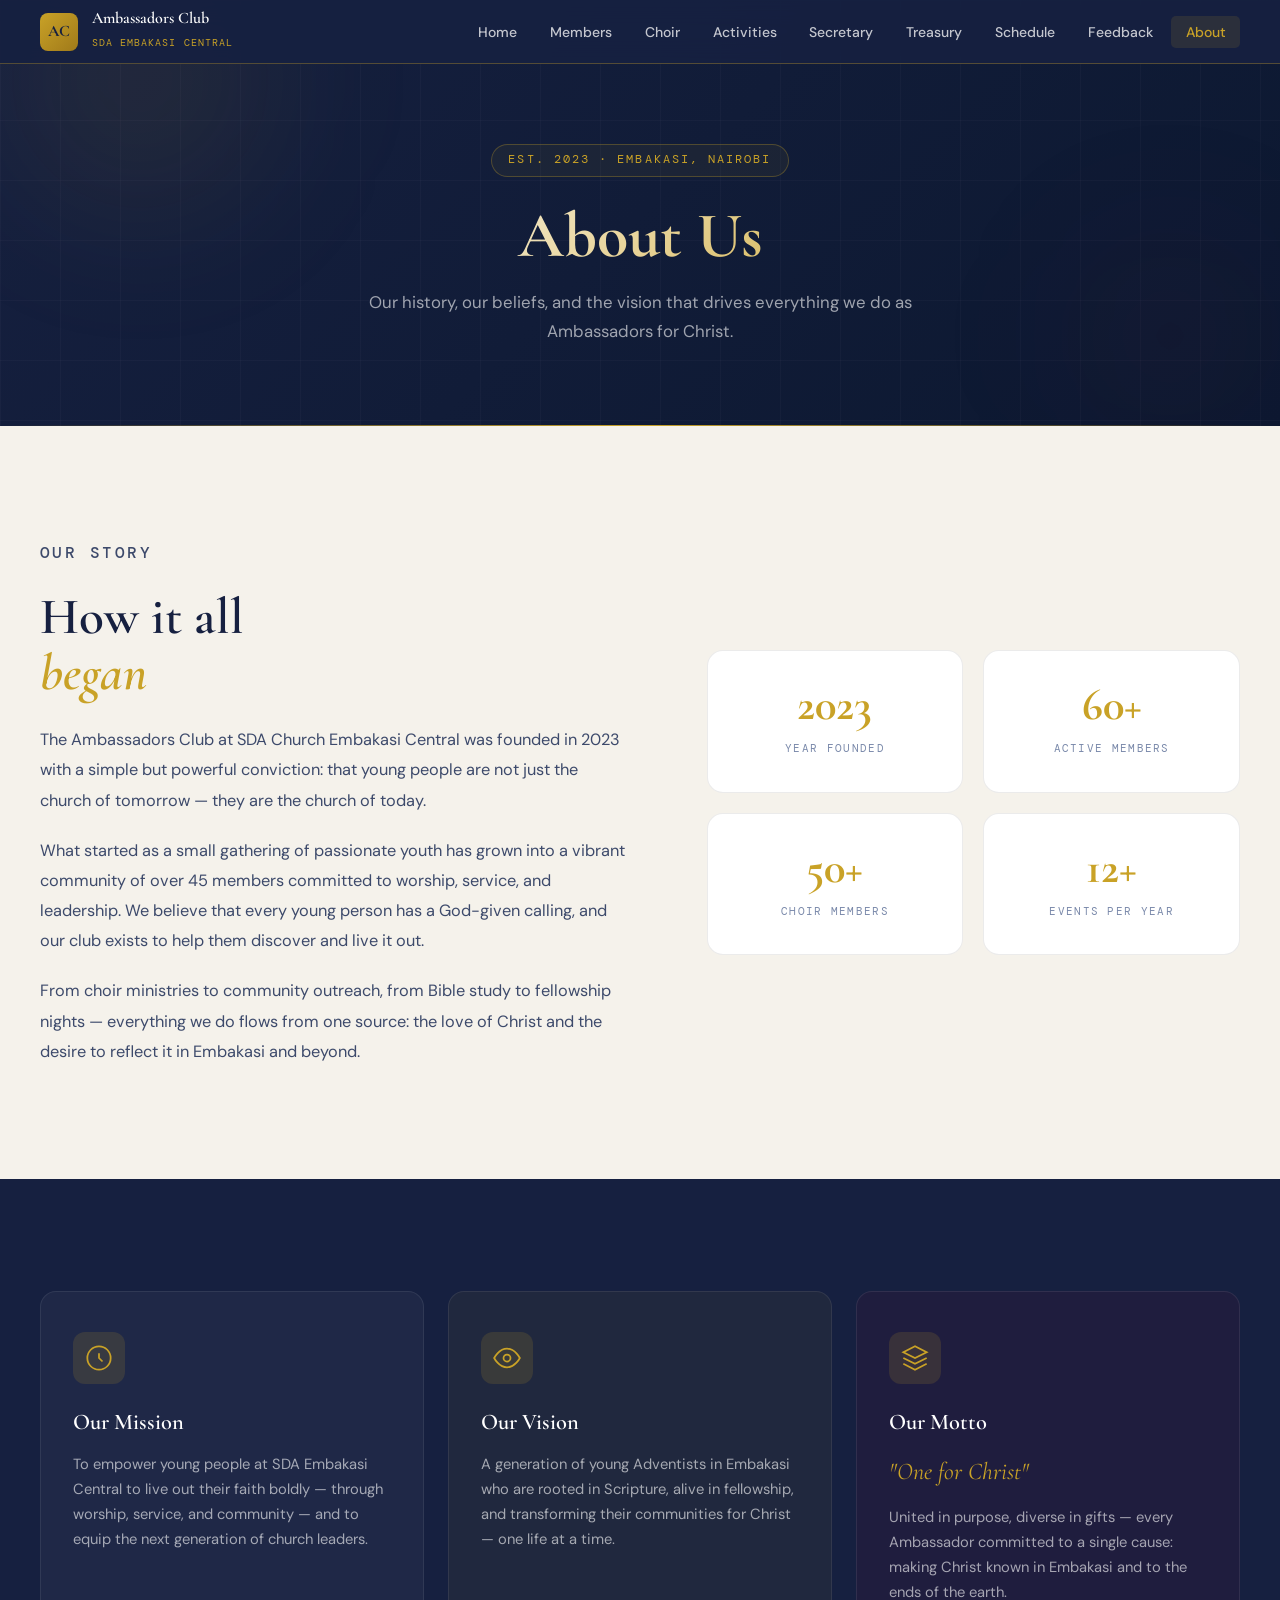
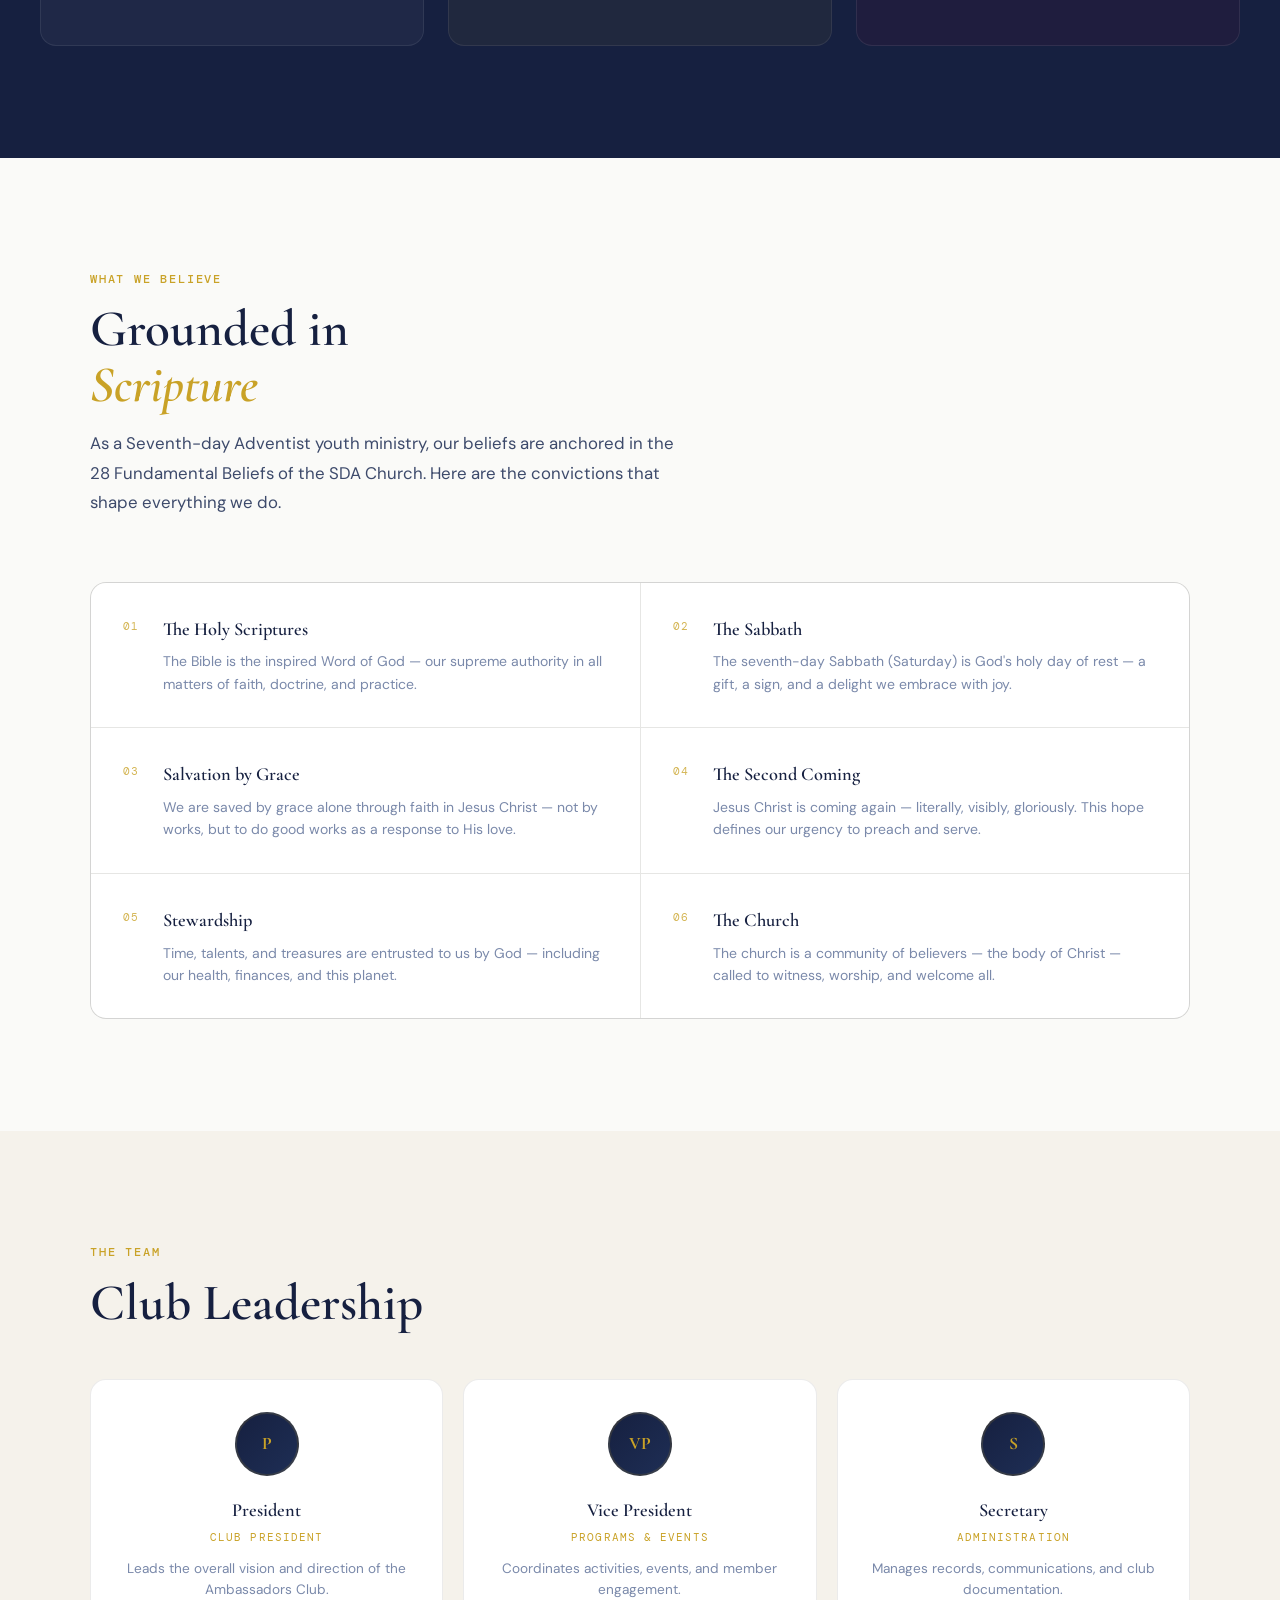
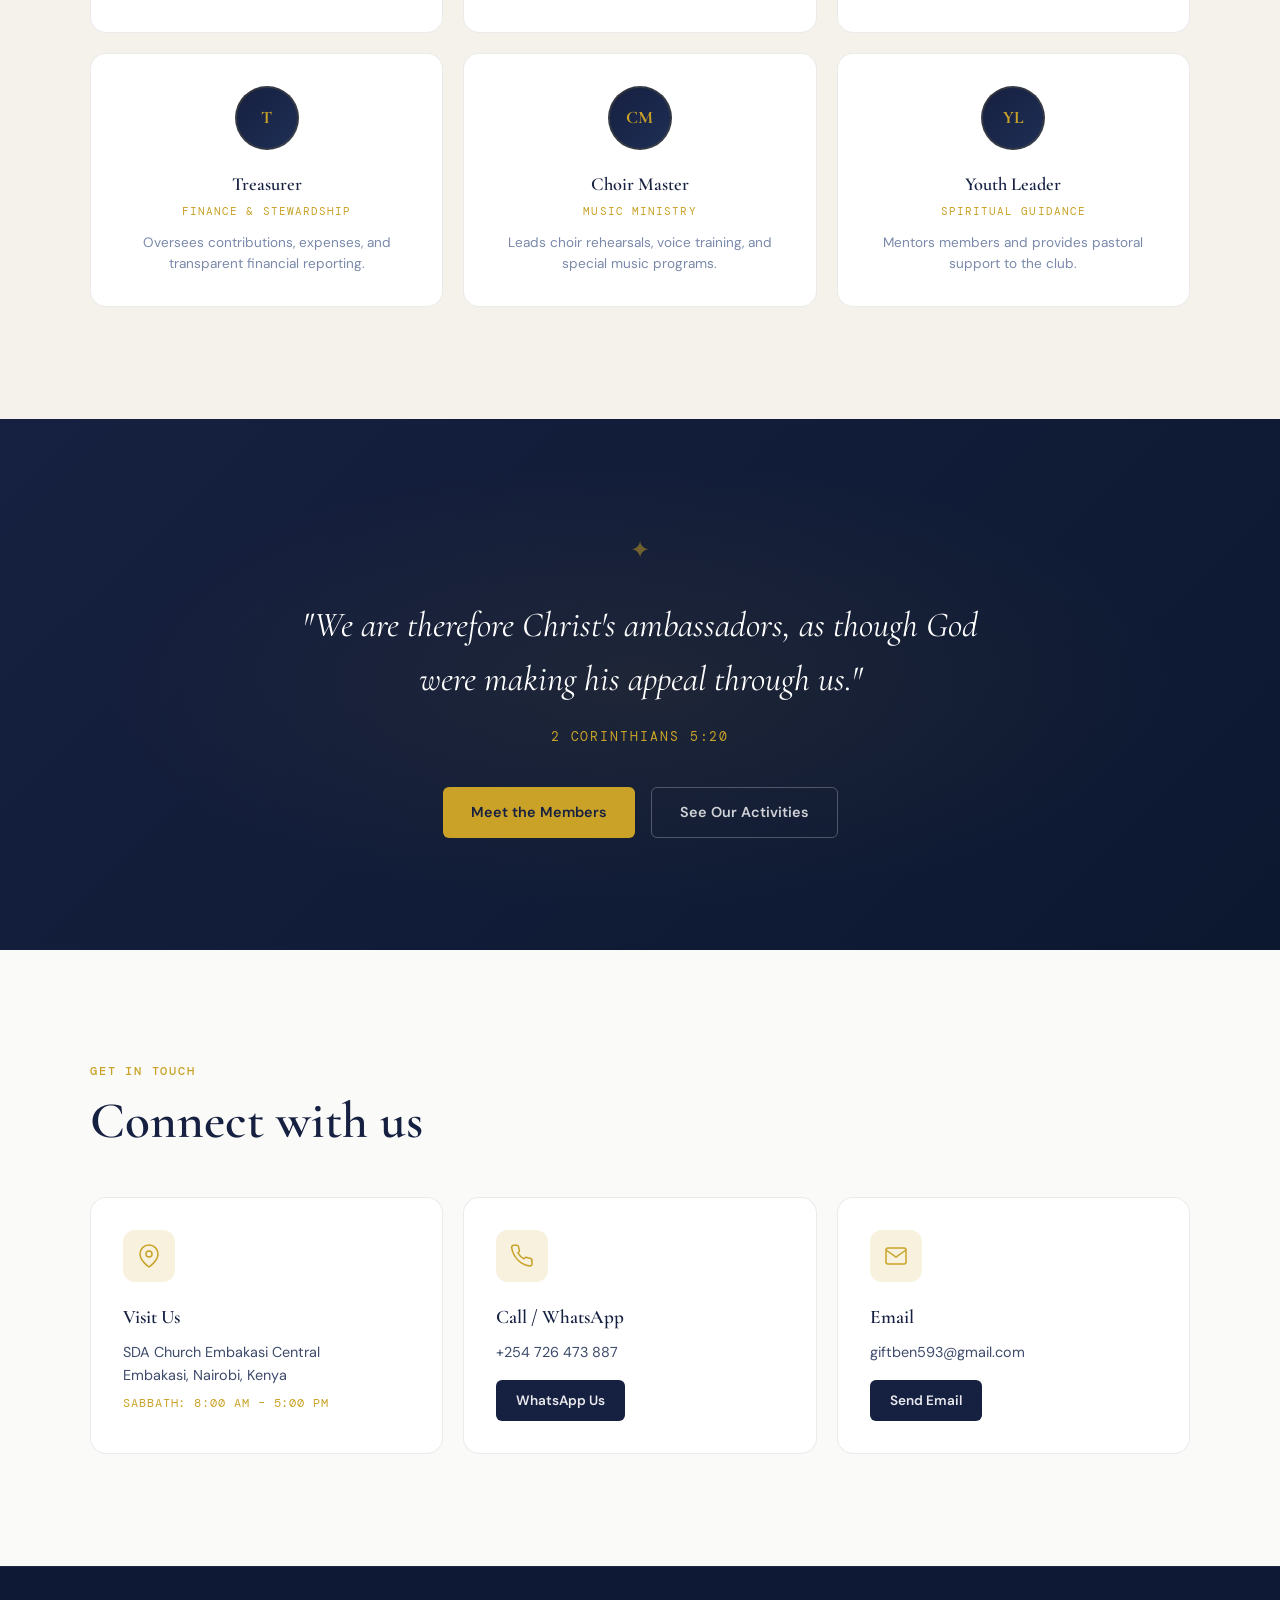
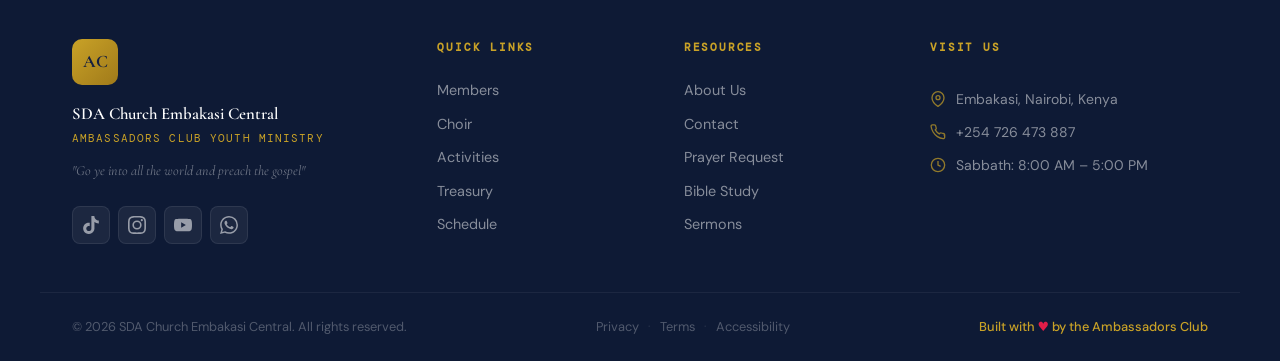
==== about.html @ c248b8ec "Edit" ====
<!DOCTYPE html>
<html lang="en">
<head>
  <meta charset="UTF-8">
  <meta name="viewport" content="width=device-width, initial-scale=1.0">
  <meta name="description" content="About the Ambassadors Club - SDA Church Embakasi Central. Our history, beliefs, leadership, and vision.">
  <title>About Us | SDA Church Embakasi Central</title>
  <link rel="preconnect" href="https://fonts.googleapis.com">
  <link rel="preconnect" href="https://fonts.gstatic.com" crossorigin>
  <link href="https://fonts.googleapis.com/css2?family=Cormorant+Garamond:ital,wght@0,400;0,600;0,700;1,400;1,600&family=DM+Sans:wght@300;400;500;600&family=DM+Mono:wght@400;500&display=swap" rel="stylesheet">
  <link rel="stylesheet" href="css/main.css">
  <link rel="stylesheet" href="css/components.css">
  <link rel="stylesheet" href="css/about.css">
</head>
<body>

  <!-- NAV -->
  <nav class="navbar" id="navbar">
    <a href="home.html" class="nav-brand">
      <div class="nav-brand-mark">AC</div>
      <div class="nav-brand-text">
        <span>Ambassadors Club</span>
        <small>SDA Embakasi Central</small>
      </div>
    </a>
    <button class="mobile-toggle" id="mobileToggle" aria-label="Toggle menu" aria-expanded="false">
      <span></span><span></span><span></span>
    </button>
    <ul class="nav-links" id="navLinks">
      <li><a href="home.html">Home</a></li>
      <li><a href="members.html">Members</a></li>
      <li><a href="choir.html">Choir</a></li>
      <li><a href="activities.html">Activities</a></li>
      <li><a href="secretary.html">Secretary</a></li>
      <li><a href="treasury.html">Treasury</a></li>
      <li><a href="schedule.html">Schedule</a></li>
      <li><a href="feedback.html">Feedback</a></li>
      <li><a href="about.html" class="active">About</a></li>
    </ul>
  </nav>

  <!-- PAGE HEADER -->
  <section class="page-header">
    <div class="page-header-orb page-header-orb-1"></div>
    <div class="page-header-orb page-header-orb-2"></div>
    <div class="page-header-content">
      <div class="page-eyebrow">Est. 2023 · Embakasi, Nairobi</div>
      <h1>About Us</h1>
      <p>Our history, our beliefs, and the vision that drives everything we do as Ambassadors for Christ.</p>
    </div>
  </section>

  <!-- STORY SECTION -->
  <section class="about-story reveal-section">
    <div class="about-story-inner">
      <div class="about-story-text">
        <p class="section-label">Our Story</p>
        <h2 class="section-heading">How it all<br><em>began</em></h2>
        <p>The Ambassadors Club at SDA Church Embakasi Central was founded in 2023 with a simple but powerful conviction: that young people are not just the church of tomorrow — they are the church of today.</p>
        <p>What started as a small gathering of passionate youth has grown into a vibrant community of over 45 members committed to worship, service, and leadership. We believe that every young person has a God-given calling, and our club exists to help them discover and live it out.</p>
        <p>From choir ministries to community outreach, from Bible study to fellowship nights — everything we do flows from one source: the love of Christ and the desire to reflect it in Embakasi and beyond.</p>
      </div>
      <div class="about-story-visual">
        <div class="story-stat-grid">
          <div class="story-stat reveal-child">
            <span class="ss-num">2023</span>
            <span class="ss-label">Year Founded</span>
          </div>
          <div class="story-stat reveal-child">
            <span class="ss-num">60+</span>
            <span class="ss-label">Active Members</span>
          </div>
          <div class="story-stat reveal-child">
            <span class="ss-num">50+</span>
            <span class="ss-label">Choir Members</span>
          </div>
          <div class="story-stat reveal-child">
            <span class="ss-num">12+</span>
            <span class="ss-label">Events Per Year</span>
          </div>
        </div>
      </div>
    </div>
  </section>

  <!-- MISSION / VISION / VALUES -->
  <section class="mvv-section">
    <div class="mvv-inner">
      <div class="mvv-card mvv-mission reveal-child">
        <div class="mvv-icon">
          <svg width="28" height="28" viewBox="0 0 24 24" fill="none" stroke="currentColor" stroke-width="1.5"><circle cx="12" cy="12" r="10"/><path d="M12 8v4l3 3"/></svg>
        </div>
        <h3>Our Mission</h3>
        <p>To empower young people at SDA Embakasi Central to live out their faith boldly — through worship, service, and community — and to equip the next generation of church leaders.</p>
      </div>
      <div class="mvv-card mvv-vision reveal-child">
        <div class="mvv-icon">
          <svg width="28" height="28" viewBox="0 0 24 24" fill="none" stroke="currentColor" stroke-width="1.5"><path d="M1 12s4-8 11-8 11 8 11 8-4 8-11 8-11-8-11-8z"/><circle cx="12" cy="12" r="3"/></svg>
        </div>
        <h3>Our Vision</h3>
        <p>A generation of young Adventists in Embakasi who are rooted in Scripture, alive in fellowship, and transforming their communities for Christ — one life at a time.</p>
      </div>
      <div class="mvv-card mvv-motto reveal-child">
        <div class="mvv-icon">
          <svg width="28" height="28" viewBox="0 0 24 24" fill="none" stroke="currentColor" stroke-width="1.5"><path d="M12 2L2 7l10 5 10-5-10-5z"/><path d="M2 17l10 5 10-5"/><path d="M2 12l10 5 10-5"/></svg>
        </div>
        <h3>Our Motto</h3>
        <p class="mvv-motto-text">"One for Christ"</p>
        <p>United in purpose, diverse in gifts — every Ambassador committed to a single cause: making Christ known in Embakasi and to the ends of the earth.</p>
      </div>
    </div>
  </section>

  <!-- BELIEFS -->
  <section class="beliefs-section reveal-section">
    <div class="beliefs-inner">
      <div class="beliefs-header">
        <p class="section-label">What We Believe</p>
        <h2 class="section-heading">Grounded in<br><em>Scripture</em></h2>
        <p class="beliefs-intro">As a Seventh-day Adventist youth ministry, our beliefs are anchored in the 28 Fundamental Beliefs of the SDA Church. Here are the convictions that shape everything we do.</p>
      </div>
      <div class="beliefs-grid">
        <div class="belief-item reveal-child">
          <div class="belief-num">01</div>
          <div class="belief-text">
            <h4>The Holy Scriptures</h4>
            <p>The Bible is the inspired Word of God — our supreme authority in all matters of faith, doctrine, and practice.</p>
          </div>
        </div>
        <div class="belief-item reveal-child">
          <div class="belief-num">02</div>
          <div class="belief-text">
            <h4>The Sabbath</h4>
            <p>The seventh-day Sabbath (Saturday) is God's holy day of rest — a gift, a sign, and a delight we embrace with joy.</p>
          </div>
        </div>
        <div class="belief-item reveal-child">
          <div class="belief-num">03</div>
          <div class="belief-text">
            <h4>Salvation by Grace</h4>
            <p>We are saved by grace alone through faith in Jesus Christ — not by works, but to do good works as a response to His love.</p>
          </div>
        </div>
        <div class="belief-item reveal-child">
          <div class="belief-num">04</div>
          <div class="belief-text">
            <h4>The Second Coming</h4>
            <p>Jesus Christ is coming again — literally, visibly, gloriously. This hope defines our urgency to preach and serve.</p>
          </div>
        </div>
        <div class="belief-item reveal-child">
          <div class="belief-num">05</div>
          <div class="belief-text">
            <h4>Stewardship</h4>
            <p>Time, talents, and treasures are entrusted to us by God — including our health, finances, and this planet.</p>
          </div>
        </div>
        <div class="belief-item reveal-child">
          <div class="belief-num">06</div>
          <div class="belief-text">
            <h4>The Church</h4>
            <p>The church is a community of believers — the body of Christ — called to witness, worship, and welcome all.</p>
          </div>
        </div>
      </div>
    </div>
  </section>

  <!-- LEADERSHIP -->
  <section class="leadership-section reveal-section">
    <div class="leadership-inner">
      <p class="section-label">The Team</p>
      <h2 class="section-heading">Club Leadership</h2>
      <div class="leaders-grid">
        <div class="leader-card reveal-child">
          <div class="leader-avatar">P</div>
          <h4>President</h4>
          <p class="leader-role">Club President</p>
          <p class="leader-desc">Leads the overall vision and direction of the Ambassadors Club.</p>
        </div>
        <div class="leader-card reveal-child">
          <div class="leader-avatar">VP</div>
          <h4>Vice President</h4>
          <p class="leader-role">Programs & Events</p>
          <p class="leader-desc">Coordinates activities, events, and member engagement.</p>
        </div>
        <div class="leader-card reveal-child">
          <div class="leader-avatar">S</div>
          <h4>Secretary</h4>
          <p class="leader-role">Administration</p>
          <p class="leader-desc">Manages records, communications, and club documentation.</p>
        </div>
        <div class="leader-card reveal-child">
          <div class="leader-avatar">T</div>
          <h4>Treasurer</h4>
          <p class="leader-role">Finance & Stewardship</p>
          <p class="leader-desc">Oversees contributions, expenses, and transparent financial reporting.</p>
        </div>
        <div class="leader-card reveal-child">
          <div class="leader-avatar">CM</div>
          <h4>Choir Master</h4>
          <p class="leader-role">Music Ministry</p>
          <p class="leader-desc">Leads choir rehearsals, voice training, and special music programs.</p>
        </div>
        <div class="leader-card reveal-child">
          <div class="leader-avatar">YL</div>
          <h4>Youth Leader</h4>
          <p class="leader-role">Spiritual Guidance</p>
          <p class="leader-desc">Mentors members and provides pastoral support to the club.</p>
        </div>
      </div>
    </div>
  </section>

  <!-- VERSE CTA -->
  <section class="about-verse-section">
    <div class="about-verse-inner">
      <div class="verse-cross">✦</div>
      <blockquote class="verse-quote">"We are therefore Christ's ambassadors, as though God were making his appeal through us."</blockquote>
      <cite class="verse-cite">2 Corinthians 5:20</cite>
      <div class="about-cta-buttons">
        <a href="members.html" class="btn btn-gold">Meet the Members</a>
        <a href="activities.html" class="btn btn-ghost">See Our Activities</a>
      </div>
    </div>
  </section>

  <!-- CONTACT -->
  <section class="contact-section reveal-section">
    <div class="contact-inner">
      <p class="section-label">Get In Touch</p>
      <h2 class="section-heading">Connect with us</h2>
      <div class="contact-grid">
        <div class="contact-card reveal-child">
          <div class="contact-card-icon">
            <svg width="24" height="24" viewBox="0 0 24 24" fill="none" stroke="currentColor" stroke-width="1.5"><path d="M21 10c0 7-9 13-9 13s-9-6-9-13a9 9 0 0 1 18 0z"/><circle cx="12" cy="10" r="3"/></svg>
          </div>
          <h4>Visit Us</h4>
          <p>SDA Church Embakasi Central<br>Embakasi, Nairobi, Kenya</p>
          <p class="contact-note">Sabbath: 8:00 AM – 5:00 PM</p>
        </div>
        <div class="contact-card reveal-child">
          <div class="contact-card-icon">
            <svg width="24" height="24" viewBox="0 0 24 24" fill="none" stroke="currentColor" stroke-width="1.5"><path d="M22 16.92v3a2 2 0 0 1-2.18 2 19.79 19.79 0 0 1-8.63-3.07A19.5 19.5 0 0 1 4.69 12a19.79 19.79 0 0 1-3.07-8.67A2 2 0 0 1 3.6 1.27h3a2 2 0 0 1 2 1.72c.127.96.361 1.903.7 2.81a2 2 0 0 1-.45 2.11L7.91 8.85a16 16 0 0 0 6 6l.9-.9a2 2 0 0 1 2.11-.45c.907.339 1.85.573 2.81.7A2 2 0 0 1 21.73 16.92z"/></svg>
          </div>
          <h4>Call / WhatsApp</h4>
          <p>+254 726 473 887</p>
          <a href="https://wa.me/254726473887" class="btn btn-navy" style="margin-top:1rem;font-size:0.85rem;padding:0.6rem 1.25rem;">WhatsApp Us</a>
        </div>
        <div class="contact-card reveal-child">
          <div class="contact-card-icon">
            <svg width="24" height="24" viewBox="0 0 24 24" fill="none" stroke="currentColor" stroke-width="1.5"><path d="M4 4h16c1.1 0 2 .9 2 2v12c0 1.1-.9 2-2 2H4c-1.1 0-2-.9-2-2V6c0-1.1.9-2 2-2z"/><polyline points="22,6 12,13 2,6"/></svg>
          </div>
          <h4>Email</h4>
          <p>giftben593@gmail.com</p>
          <a href="mailto:giftben593@gmail.com" class="btn btn-navy" style="margin-top:1rem;font-size:0.85rem;padding:0.6rem 1.25rem;">Send Email</a>
        </div>
      </div>
    </div>
  </section>

  <!-- FOOTER -->
  <footer class="site-footer">
    <div class="footer-inner">
      <div class="footer-brand-col">
        <div class="footer-mark">AC</div>
        <p class="footer-brand-name">SDA Church Embakasi Central</p>
        <p class="footer-brand-sub">Ambassadors Club Youth Ministry</p>
        <p class="footer-motto">"Go ye into all the world and preach the gospel"</p>
        <div class="footer-socials">
          <a href="https://www.tiktok.com/@embakasi.central?_r=1&_t=ZS-97RNHsU6ztQ" class="social-btn" aria-label="TikTok"><svg width="18" height="18" viewBox="0 0 24 24" fill="currentColor"><path d="M12.525.02c1.31-.02 2.61-.01 3.91-.02.08 1.53.63 3.09 1.75 4.17 1.12 1.11 2.7 1.62 4.24 1.79v4.03c-1.44-.05-2.89-.35-4.2-.97-.57-.26-1.1-.59-1.62-.93-.01 2.92.01 5.84-.02 8.75-.08 1.4-.54 2.79-1.35 3.94-1.31 1.92-3.58 3.17-5.91 3.21-1.43.08-2.86-.31-4.08-1.03-2.02-1.19-3.44-3.37-3.65-5.71-.02-.5-.03-1-.01-1.49.18-1.9 1.12-3.72 2.58-4.96 1.66-1.44 3.98-2.13 6.15-1.72.02 1.48-.04 2.96-.04 4.44-.99-.32-2.15-.23-3.02.37-.63.41-1.11 1.04-1.36 1.75-.21.51-.15 1.07-.14 1.61.24 1.64 1.82 3.02 3.5 2.87 1.12-.01 2.19-.66 2.77-1.61.19-.33.4-.67.41-1.06.1-1.79.06-3.57.07-5.36.01-4.03-.01-8.05.02-12.07z"/></svg></a>
          <a href="#" class="social-btn" aria-label="Instagram"><svg width="18" height="18" viewBox="0 0 24 24" fill="currentColor"><path d="M12 2.163c3.204 0 3.584.012 4.85.07 3.252.148 4.771 1.691 4.919 4.919.058 1.265.069 1.645.069 4.849 0 3.205-.012 3.584-.069 4.849-.149 3.225-1.664 4.771-4.919 4.919-1.266.058-1.644.07-4.85.07-3.204 0-3.584-.012-4.849-.07-3.26-.149-4.771-1.699-4.919-4.92-.058-1.265-.07-1.644-.07-4.849 0-3.204.013-3.583.07-4.849.149-3.227 1.664-4.771 4.919-4.919 1.266-.057 1.645-.069 4.849-.069zM12 0C8.741 0 8.333.014 7.053.072 2.695.272.273 2.69.073 7.052.014 8.333 0 8.741 0 12c0 3.259.014 3.668.072 4.948.2 4.358 2.618 6.78 6.98 6.98C8.333 23.986 8.741 24 12 24c3.259 0 3.668-.014 4.948-.072 4.354-.2 6.782-2.618 6.979-6.98.059-1.28.073-1.689.073-4.948 0-3.259-.014-3.667-.072-4.947-.196-4.354-2.617-6.78-6.979-6.98C15.668.014 15.259 0 12 0zm0 5.838a6.162 6.162 0 100 12.324 6.162 6.162 0 000-12.324zM12 16a4 4 0 110-8 4 4 0 010 8zm6.406-11.845a1.44 1.44 0 100 2.881 1.44 1.44 0 000-2.881z"/></svg></a>
          <a href="https://youtube.com/@embakasicentralsdachurch2858" class="social-btn" aria-label="YouTube"><svg width="18" height="18" viewBox="0 0 24 24" fill="currentColor"><path d="M23.498 6.186a3.016 3.016 0 00-2.122-2.136C19.505 3.545 12 3.545 12 3.545s-7.505 0-9.377.505A3.017 3.017 0 00.502 6.186C0 8.07 0 12 0 12s0 3.93.502 5.814a3.016 3.016 0 002.122 2.136c1.871.505 9.376.505 9.376.505s7.505 0 9.377-.505a3.015 3.015 0 002.122-2.136C24 15.93 24 12 24 12s0-3.93-.502-5.814zM9.545 15.568V8.432L15.818 12l-6.273 3.568z"/></svg></a>
          <a href="https://chat.whatsapp.com/Ir49xa1Gvu8HYFnD82CthV" class="social-btn" aria-label="WhatsApp"><svg width="18" height="18" viewBox="0 0 24 24" fill="currentColor"><path d="M17.472 14.382c-.297-.149-1.758-.867-2.03-.967-.273-.099-.471-.148-.67.15-.197.297-.767.966-.94 1.164-.173.199-.347.223-.644.075-.297-.15-1.255-.463-2.39-1.475-.883-.788-1.48-1.761-1.653-2.059-.173-.297-.018-.458.13-.606.134-.133.298-.347.446-.52.149-.174.198-.298.298-.497.099-.198.05-.371-.025-.52-.075-.149-.669-1.612-.916-2.207-.242-.579-.487-.5-.669-.51-.173-.008-.371-.01-.57-.01-.198 0-.52.074-.792.372-.272.297-1.04 1.016-1.04 2.479 0 1.462 1.065 2.875 1.213 3.074.149.198 2.096 3.2 5.077 4.487.709.306 1.262.489 1.694.625.712.227 1.36.195 1.871.118.571-.085 1.758-.719 2.006-1.413.248-.694.248-1.289.173-1.413-.074-.124-.272-.198-.57-.347m-5.421 7.403h-.004a9.87 9.87 0 01-5.031-1.378l-.361-.214-3.741.982.998-3.648-.235-.374a9.86 9.86 0 01-1.51-5.26c.001-5.45 4.436-9.884 9.888-9.884 2.64 0 5.122 1.03 6.988 2.898a9.825 9.825 0 012.893 6.994c-.003 5.45-4.437 9.884-9.885 9.884m8.413-18.297A11.815 11.815 0 0012.05 0C5.495 0 .16 5.335.157 11.892c0 2.096.547 4.142 1.588 5.945L.057 24l6.305-1.654a11.882 11.882 0 005.683 1.448h.005c6.554 0 11.89-5.335 11.893-11.893a11.821 11.821 0 00-3.48-8.413z"/></svg></a>
        </div>
      </div>
      <div class="footer-links-col">
        <h5>Quick Links</h5>
        <ul>
          <li><a href="members.html">Members</a></li>
          <li><a href="choir.html">Choir</a></li>
          <li><a href="activities.html">Activities</a></li>
          <li><a href="treasury.html">Treasury</a></li>
          <li><a href="schedule.html">Schedule</a></li>
        </ul>
      </div>
      <div class="footer-links-col">
        <h5>Resources</h5>
        <ul>
          <li><a href="about.html">About Us</a></li>
          <li><a href="https://wa.me/254726473887">Contact</a></li>
          <li><a href="https://wa.me/254726473887">Prayer Request</a></li>
          <li><a href="https://youtube.com/@embakasicentralsdachurch2858">Bible Study</a></li>
          <li><a href="https://youtube.com/@embakasicentralsdachurch2858">Sermons</a></li>
        </ul>
      </div>
      <div class="footer-contact-col">
        <h5>Visit Us</h5>
        <div class="contact-row"><svg width="16" height="16" viewBox="0 0 24 24" fill="none" stroke="currentColor" stroke-width="2"><path d="M21 10c0 7-9 13-9 13s-9-6-9-13a9 9 0 0 1 18 0z"/><circle cx="12" cy="10" r="3"/></svg><span>Embakasi, Nairobi, Kenya</span></div>
        <div class="contact-row"><svg width="16" height="16" viewBox="0 0 24 24" fill="none" stroke="currentColor" stroke-width="2"><path d="M22 16.92v3a2 2 0 0 1-2.18 2 19.79 19.79 0 0 1-8.63-3.07A19.5 19.5 0 0 1 4.69 12a19.79 19.79 0 0 1-3.07-8.67A2 2 0 0 1 3.6 1.27h3a2 2 0 0 1 2 1.72c.127.96.361 1.903.7 2.81a2 2 0 0 1-.45 2.11L7.91 8.85a16 16 0 0 0 6 6l.9-.9a2 2 0 0 1 2.11-.45c.907.339 1.85.573 2.81.7A2 2 0 0 1 21.73 16.92z"/></svg><span>+254 726 473 887</span></div>
        <div class="contact-row"><svg width="16" height="16" viewBox="0 0 24 24" fill="none" stroke="currentColor" stroke-width="2"><circle cx="12" cy="12" r="10"/><path d="M12 6v6l4 2"/></svg><span>Sabbath: 8:00 AM – 5:00 PM</span></div>
      </div>
    </div>
    <div class="footer-bottom-bar">
      <p>© <span class="current-year"></span> SDA Church Embakasi Central. All rights reserved.</p>
      <div class="footer-bottom-links"><a href="#">Privacy</a><span>·</span><a href="#">Terms</a><span>·</span><a href="#">Accessibility</a></div>
      <p class="footer-credit">Built with <span class="heart">♥</span> by the Ambassadors Club</p>
    </div>
  </footer>

  <button class="back-to-top" id="backToTop" aria-label="Back to top">
    <svg width="20" height="20" viewBox="0 0 24 24" fill="none" stroke="currentColor" stroke-width="2.5"><path d="M18 15l-6-6-6 6"/></svg>
  </button>

  <script src="js/main.js"></script>
  <script src="js/about.js"></script>
</body>
</html>
---- css/main.css ----
@import url('https://fonts.googleapis.com/css2?family=Cormorant+Garamond:ital,wght@0,400;0,600;0,700;1,400;1,600&family=DM+Sans:wght@300;400;500;600&family=DM+Mono:wght@400;500&display=swap');

/* =====================================================
   DESIGN TOKENS — SDA Ambassadors Club
   ===================================================== */
:root {
  /* Brand palette */
  --navy:        #162040;
  --navy-mid:    #1e2e55;
  --navy-light:  #243560;
  --gold:        #c9a227;
  --gold-light:  #e0b83a;
  --gold-dim:    rgba(201, 162, 39, 0.15);
  --crimson:     #7b1230;
  --sage:        #4d7259;
  --cream:       #f5f2eb;
  --cream-dark:  #ece8df;
  --off-white:   #fafaf8;

  /* Text */
  --text-1: #0f1628;
  --text-2: #3d4a6b;
  --text-3: #7a89aa;
  --text-inv: rgba(255,255,255,0.90);
  --text-inv-dim: rgba(255,255,255,0.55);

  /* Surfaces */
  --surface-0: #ffffff;
  --surface-1: #f5f2eb;
  --surface-2: #ece8df;
  --border:    rgba(0,0,0,0.08);
  --border-light: rgba(255,255,255,0.10);

  /* Type scale */
  --font-display: 'Cormorant Garamond', Georgia, serif;
  --font-body:    'DM Sans', system-ui, sans-serif;
  --font-mono:    'DM Mono', monospace;

  /* Shadows */
  --shadow-sm: 0 1px 3px rgba(0,0,0,0.08);
  --shadow-md: 0 4px 16px rgba(0,0,0,0.10);
  --shadow-lg: 0 12px 40px rgba(0,0,0,0.14);
  --shadow-gold: 0 8px 32px rgba(201,162,39,0.25);

  /* Transitions */
  --ease: cubic-bezier(0.4, 0, 0.2, 1);
  --ease-spring: cubic-bezier(0.34, 1.56, 0.64, 1);
}

/* =====================================================
   RESET & BASE
   ===================================================== */
*, *::before, *::after {
  box-sizing: border-box;
  margin: 0;
  padding: 0;
}

html {
  scroll-behavior: smooth;
  font-size: 16px;
}

body {
  font-family: var(--font-body);
  color: var(--text-1);
  background: var(--off-white);
  line-height: 1.6;
  -webkit-font-smoothing: antialiased;
  overflow-x: hidden;
}

img { max-width: 100%; height: auto; display: block; }
a { color: inherit; }
ul { list-style: none; }

/* =====================================================
   TYPOGRAPHY
   ===================================================== */
.section-label {
  font-family: var(--font-mono);
  font-size: 0.75rem;
  font-weight: 500;
  text-transform: uppercase;
  letter-spacing: 0.15em;
  color: var(--gold);
  margin-bottom: 0.75rem;
  display: block;
}

.section-heading {
  font-family: var(--font-display);
  font-size: clamp(2.2rem, 4vw, 3.2rem);
  font-weight: 600;
  line-height: 1.1;
  color: var(--navy);
  margin-bottom: 1.5rem;
}

.section-heading em {
  font-style: italic;
  color: var(--gold);
}

/* =====================================================
   BUTTONS
   ===================================================== */
.btn {
  display: inline-flex;
  align-items: center;
  gap: 0.5rem;
  padding: 0.8rem 1.75rem;
  border-radius: 6px;
  font-family: var(--font-body);
  font-weight: 600;
  font-size: 0.9rem;
  text-decoration: none;
  border: none;
  cursor: pointer;
  transition: all 0.22s var(--ease);
  white-space: nowrap;
}

.btn-gold {
  background: var(--gold);
  color: var(--navy);
}
.btn-gold:hover {
  background: var(--gold-light);
  transform: translateY(-2px);
  box-shadow: var(--shadow-gold);
}

.btn-navy {
  background: var(--navy);
  color: var(--text-inv);
}
.btn-navy:hover {
  background: var(--navy-mid);
  transform: translateY(-2px);
  box-shadow: var(--shadow-md);
}

.btn-ghost {
  background: transparent;
  color: rgba(255,255,255,0.80);
  border: 1.5px solid rgba(255,255,255,0.25);
}
.btn-ghost:hover {
  border-color: var(--gold);
  color: var(--gold);
}

.btn-ghost-dark {
  background: transparent;
  color: var(--text-2);
  border: 1.5px solid var(--border);
}
.btn-ghost-dark:hover {
  border-color: var(--navy);
  color: var(--navy);
}

/* =====================================================
   NAVBAR
   ===================================================== */
.navbar {
  position: fixed;
  top: 0; left: 0; right: 0;
  z-index: 100;
  display: flex;
  align-items: center;
  justify-content: space-between;
  padding: 0 2.5rem;
  height: 64px;
  background: rgba(22, 32, 64, 0.97);
  backdrop-filter: blur(12px);
  border-bottom: 1px solid rgba(201, 162, 39, 0.35);
  transition: box-shadow 0.3s var(--ease);
}

.navbar.scrolled {
  box-shadow: 0 4px 24px rgba(0,0,0,0.25);
}

.nav-brand {
  display: flex;
  align-items: center;
  gap: 0.875rem;
  text-decoration: none;
  color: white;
}

.nav-brand-mark {
  width: 38px;
  height: 38px;
  border-radius: 8px;
  background: linear-gradient(135deg, var(--gold), #a07a1a);
  display: flex;
  align-items: center;
  justify-content: center;
  font-family: var(--font-display);
  font-weight: 700;
  font-size: 1rem;
  color: var(--navy);
  flex-shrink: 0;
}

.nav-brand-text span {
  display: block;
  font-family: var(--font-display);
  font-size: 1rem;
  font-weight: 600;
  color: white;
  line-height: 1.2;
}

.nav-brand-text small {
  font-family: var(--font-mono);
  font-size: 0.65rem;
  color: var(--gold);
  text-transform: uppercase;
  letter-spacing: 0.1em;
}

.nav-links {
  display: flex;
  gap: 0.25rem;
  align-items: center;
}

.nav-links a {
  padding: 0.45rem 0.9rem;
  border-radius: 5px;
  font-size: 0.875rem;
  font-weight: 500;
  color: rgba(255,255,255,0.75);
  text-decoration: none;
  transition: all 0.18s var(--ease);
}

.nav-links a:hover,
.nav-links a.active {
  color: var(--gold);
  background: rgba(201,162,39,0.12);
}

/* Mobile toggle */
.mobile-toggle {
  display: none;
  flex-direction: column;
  gap: 5px;
  background: none;
  border: none;
  cursor: pointer;
  padding: 0.5rem;
}
.mobile-toggle span {
  display: block;
  width: 22px;
  height: 2px;
  background: white;
  border-radius: 2px;
  transition: all 0.25s var(--ease);
}

body.menu-open { overflow: hidden; }

/* =====================================================
   TOAST
   ===================================================== */
.toast-notification {
  position: fixed;
  bottom: 1.5rem;
  right: 1.5rem;
  z-index: 9999;
  padding: 0.875rem 1.5rem;
  border-radius: 8px;
  font-size: 0.9rem;
  font-weight: 500;
  color: white;
  box-shadow: var(--shadow-lg);
  opacity: 0;
  transform: translateY(12px);
  transition: opacity 0.3s, transform 0.3s;
  max-width: 320px;
}
.toast-notification.toast-visible { opacity: 1; transform: translateY(0); }
.toast-info    { background: var(--navy); }
.toast-success { background: var(--sage); }
.toast-error   { background: var(--crimson); }

/* =====================================================
   BACK TO TOP
   ===================================================== */
.back-to-top {
  position: fixed;
  bottom: 2rem;
  right: 2rem;
  z-index: 99;
  width: 46px;
  height: 46px;
  border-radius: 50%;
  background: var(--gold);
  border: none;
  color: var(--navy);
  cursor: pointer;
  display: flex;
  align-items: center;
  justify-content: center;
  box-shadow: var(--shadow-gold);
  opacity: 0;
  transform: translateY(16px);
  transition: all 0.3s var(--ease);
  pointer-events: none;
}
.back-to-top.visible {
  opacity: 1;
  transform: translateY(0);
  pointer-events: auto;
}
.back-to-top:hover {
  transform: translateY(-3px);
}

/* =====================================================
   RESPONSIVE – shared
   ===================================================== */
@media (max-width: 768px) {
  .navbar { padding: 0 1.25rem; }
  .mobile-toggle { display: flex; }

  .nav-links {
    position: fixed;
    top: 64px; left: 0; right: 0;
    background: var(--navy);
    flex-direction: column;
    align-items: stretch;
    padding: 1rem 1.25rem 2rem;
    gap: 0;
    transform: translateY(-110%);
    opacity: 0;
    visibility: hidden;
    transition: all 0.3s var(--ease);
    border-bottom: 2px solid var(--gold);
    max-height: calc(100dvh - 64px);
    overflow-y: auto;
  }
  .nav-links.mobile-open {
    transform: translateY(0);
    opacity: 1;
    visibility: visible;
  }
  .nav-links a {
    display: block;
    padding: 0.875rem 1rem;
    border-radius: 0;
    border-bottom: 1px solid rgba(255,255,255,0.07);
    font-size: 1rem;
  }
  .back-to-top { bottom: 1rem; right: 1rem; }
}
---- css/components.css ----
/* =====================================================
   COMPONENTS.CSS — shared UI pieces
   SDA Ambassadors Club (redesigned system)
   ===================================================== */

/* ---- PAGE HEADER (used on inner pages) ---- */
.page-header {
  padding: 9rem 2rem 5rem;
  background: linear-gradient(135deg, var(--navy) 0%, #0c1830 100%);
  text-align: center;
  position: relative;
  overflow: hidden;
}

.page-header::before {
  content: '';
  position: absolute;
  inset: 0;
  background-image:
    linear-gradient(rgba(255,255,255,0.025) 1px, transparent 1px),
    linear-gradient(90deg, rgba(255,255,255,0.025) 1px, transparent 1px);
  background-size: 60px 60px;
}

.page-header::after {
  content: '';
  position: absolute;
  bottom: 0; left: 0; right: 0;
  height: 1px;
  background: linear-gradient(90deg, transparent, var(--gold), transparent);
}

.page-header-orb {
  position: absolute;
  border-radius: 50%;
  filter: blur(70px);
  pointer-events: none;
}

.page-header-orb-1 {
  width: 400px; height: 400px;
  top: -120px; left: -60px;
  background: radial-gradient(circle, rgba(201,162,39,0.13) 0%, transparent 65%);
}

.page-header-orb-2 {
  width: 300px; height: 300px;
  bottom: -60px; right: -40px;
  background: radial-gradient(circle, rgba(123,18,48,0.10) 0%, transparent 65%);
}

.page-header-content {
  position: relative;
  z-index: 1;
  max-width: 720px;
  margin: 0 auto;
}

.page-eyebrow {
  display: inline-flex;
  align-items: center;
  gap: 0.6rem;
  font-family: var(--font-mono);
  font-size: 0.72rem;
  letter-spacing: 0.18em;
  text-transform: uppercase;
  color: var(--gold);
  margin-bottom: 1.5rem;
  padding: 0.4rem 1rem;
  border: 1px solid rgba(201,162,39,0.30);
  border-radius: 50px;
  background: rgba(201,162,39,0.06);
}

.page-header h1 {
  font-family: var(--font-display);
  font-size: clamp(2.5rem, 5vw, 4.2rem);
  font-weight: 700;
  color: white;
  line-height: 1.1;
  margin-bottom: 1rem;
  background: linear-gradient(135deg, #ffffff 0%, #e8d49a 50%, #c9a227 100%);
  -webkit-background-clip: text;
  -webkit-text-fill-color: transparent;
  background-clip: text;
}

.page-header p {
  font-size: 1.05rem;
  color: rgba(255,255,255,0.60);
  line-height: 1.75;
  max-width: 560px;
  margin: 0 auto;
}

/* =====================================================
   NEWSLETTER — shared across all pages
   ===================================================== */
.newsletter-section {
  background: var(--navy);
  padding: 4.5rem 2rem;
}

.newsletter-inner {
  max-width: 1000px;
  margin: 0 auto;
  display: grid;
  grid-template-columns: 1fr 1.4fr;
  gap: 4rem;
  align-items: center;
}

.newsletter-left h3 {
  font-family: var(--font-display);
  font-size: 1.7rem;
  font-weight: 600;
  color: white;
  margin-bottom: 0.6rem;
}

.newsletter-left p {
  font-size: 0.95rem;
  color: rgba(255,255,255,0.55);
  line-height: 1.7;
}

.newsletter-field {
  display: flex;
  gap: 0.625rem;
  margin-bottom: 0.625rem;
}

.newsletter-field input {
  flex: 1;
  padding: 0.8rem 1.2rem;
  border: 1.5px solid rgba(255,255,255,0.14);
  border-radius: 6px;
  background: rgba(255,255,255,0.07);
  color: white;
  font-size: 0.9rem;
  font-family: var(--font-body);
  outline: none;
  transition: border-color 0.2s;
}

.newsletter-field input::placeholder { color: rgba(255,255,255,0.35); }
.newsletter-field input:focus { border-color: var(--gold); }

.newsletter-note {
  font-size: 0.78rem;
  color: rgba(255,255,255,0.30);
  font-family: var(--font-mono);
}

/* =====================================================
   FOOTER — shared across ALL pages (.footer + .site-footer)
   ===================================================== */
.footer,
.site-footer {
  background: #0e1a35;
  border-top: 1px solid rgba(255,255,255,0.06);
}

.footer-inner {
  max-width: 1200px;
  margin: 0 auto;
  display: grid;
  grid-template-columns: 1.6fr 1fr 1fr 1.4fr;
  gap: 3rem;
  padding: 4.5rem 2rem 3rem;
}

.footer-mark {
  width: 46px; height: 46px;
  border-radius: 10px;
  background: linear-gradient(135deg, var(--gold), #a07a1a);
  display: flex; align-items: center; justify-content: center;
  font-family: var(--font-display); font-weight: 700; font-size: 1.1rem;
  color: var(--navy); margin-bottom: 1rem;
}

.footer-brand-name {
  font-family: var(--font-display); font-size: 1.05rem; font-weight: 600;
  color: white; margin-bottom: 0.15rem;
}

.footer-brand-sub {
  font-family: var(--font-mono); font-size: 0.7rem; letter-spacing: 0.1em;
  text-transform: uppercase; color: var(--gold); margin-bottom: 0.75rem;
}

.footer-motto {
  font-family: var(--font-display); font-style: italic; font-size: 0.875rem;
  color: rgba(255,255,255,0.40); line-height: 1.55; margin-bottom: 1.5rem;
}

.footer-socials { display: flex; gap: 0.5rem; }

.social-btn {
  width: 38px; height: 38px; border-radius: 8px;
  background: rgba(255,255,255,0.06);
  border: 1px solid rgba(255,255,255,0.08);
  display: flex; align-items: center; justify-content: center;
  color: rgba(255,255,255,0.55); text-decoration: none;
  transition: all 0.2s var(--ease);
}

.social-btn:hover {
  background: var(--gold); border-color: var(--gold);
  color: var(--navy); transform: translateY(-2px);
}

.footer-links-col h5,
.footer-contact-col h5 {
  font-family: var(--font-mono); font-size: 0.7rem; letter-spacing: 0.16em;
  text-transform: uppercase; color: var(--gold); margin-bottom: 1.25rem;
}

.footer-links-col ul { display: flex; flex-direction: column; gap: 0.5rem; }

.footer-links-col a {
  font-size: 0.9rem; color: rgba(255,255,255,0.50);
  text-decoration: none; transition: color 0.18s, transform 0.18s; display: inline-block;
}

.footer-links-col a:hover { color: var(--gold); transform: translateX(3px); }

.footer-contact-col { display: flex; flex-direction: column; gap: 0.75rem; }

.contact-row {
  display: flex; align-items: flex-start; gap: 0.625rem;
  font-size: 0.875rem; color: rgba(255,255,255,0.50); line-height: 1.5;
}

.contact-row svg {
  flex-shrink: 0; margin-top: 0.15rem; color: var(--gold); opacity: 0.7;
}

/* Bottom bar — works for both .footer-bottom and .footer-bottom-bar */
.footer-bottom,
.footer-bottom-bar {
  border-top: 1px solid rgba(255,255,255,0.06);
  padding: 1.5rem 2rem;
  max-width: 1200px;
  margin: 0 auto;
  display: flex;
  align-items: center;
  justify-content: space-between;
  flex-wrap: wrap;
  gap: 0.75rem;
}

.footer-bottom p,
.footer-bottom-bar p { font-size: 0.8rem; color: rgba(255,255,255,0.28); }

.footer-bottom-links { display: flex; gap: 0.6rem; align-items: center; }

.footer-bottom-links a {
  font-size: 0.8rem; color: rgba(255,255,255,0.28);
  text-decoration: none; transition: color 0.2s;
}

.footer-bottom-links a:hover { color: var(--gold); }
.footer-bottom-links span { color: rgba(255,255,255,0.15); font-size: 0.7rem; }

.footer-credit { color: var(--gold) !important; font-weight: 500 !important; }

.heart {
  color: #e11d48; display: inline-block;
  animation: heartbeat 1.8s ease-in-out infinite;
}

@keyframes heartbeat {
  0%,100%{transform:scale(1);}14%{transform:scale(1.2);}28%{transform:scale(1);}42%{transform:scale(1.2);}
}

/* =====================================================
   CARDS / BADGES / TAGS / UTILITIES
   ===================================================== */
.card {
  background: white; border-radius: 14px;
  border: 1px solid var(--border); overflow: hidden;
  box-shadow: var(--shadow-sm); transition: all 0.28s var(--ease);
}
.card:hover { box-shadow: var(--shadow-md); }

.badge {
  display: inline-flex; align-items: center; gap: 0.3rem;
  padding: 0.3rem 0.75rem; border-radius: 50px;
  font-size: 0.72rem; font-weight: 600; font-family: var(--font-mono);
  text-transform: uppercase; letter-spacing: 0.08em;
}
.badge-gold    { background: rgba(201,162,39,0.15); color: #8a6d0b; }
.badge-navy    { background: rgba(22,32,64,0.10); color: var(--navy); }
.badge-crimson { background: rgba(123,18,48,0.10); color: var(--crimson); }

.etag {
  display: inline-block; padding: 0.2rem 0.65rem; border-radius: 4px;
  font-size: 0.7rem; font-weight: 600; font-family: var(--font-mono);
  text-transform: uppercase; letter-spacing: 0.08em;
}
.etag-camp    { background: #dbeafe; color: #1e40af; }
.etag-service { background: #dcfce7; color: #14532d; }
.etag-social  { background: #fef3c7; color: #78350f; }
.etag-study   { background: #ede9fe; color: #5b21b6; }
.etag-worship { background: #fff7ed; color: #9a3412; }
.etag-prayer  { background: #f3e8ff; color: #7c3aed; }
.etag-choir   { background: #fee2e2; color: #991b1b; }
.etag-youth   { background: #dcfce7; color: #14532d; }

.spinner {
  width: 24px; height: 24px;
  border: 3px solid rgba(255,255,255,0.15);
  border-top-color: var(--gold); border-radius: 50%;
  animation: spin 0.8s linear infinite;
}
@keyframes spin { to { transform: rotate(360deg); } }

.alert {
  padding: 1rem 1.25rem; border-radius: 8px; margin-bottom: 1rem;
  display: flex; align-items: center; gap: 0.75rem; font-size: 0.9rem;
}
.alert-info    { background: #dbeafe; color: #1e40af; border: 1px solid #bfdbfe; }
.alert-success { background: #dcfce7; color: #166534; border: 1px solid #bbf7d0; }
.alert-warning { background: #fef3c7; color: #92400e; border: 1px solid #fde68a; }

/* Reveal animations */
.reveal-section,
.reveal-child {
  opacity: 0;
  transform: translateY(28px);
  transition: opacity 0.65s var(--ease), transform 0.65s var(--ease);
}
.reveal-section.in-view,
.reveal-child.in-view { opacity: 1; transform: none; }
.reveal-child:nth-child(2) { transition-delay: 0.10s; }
.reveal-child:nth-child(3) { transition-delay: 0.18s; }
.reveal-child:nth-child(4) { transition-delay: 0.26s; }
.reveal-child:nth-child(5) { transition-delay: 0.34s; }
.reveal-child:nth-child(6) { transition-delay: 0.42s; }

::-webkit-scrollbar { width: 6px; }
::-webkit-scrollbar-track { background: transparent; }
::-webkit-scrollbar-thumb { background: var(--gold); border-radius: 4px; }

/* =====================================================
   RESPONSIVE
   ===================================================== */
@media (max-width: 1024px) {
  .footer-inner { grid-template-columns: 1fr 1fr; gap: 2.5rem; }
  .footer-inner .footer-brand-col { grid-column: span 2; }
  .newsletter-inner { grid-template-columns: 1fr; gap: 2rem; }
}

@media (max-width: 768px) {
  .page-header { padding: 7rem 1.5rem 4rem; }
  .footer-inner { grid-template-columns: 1fr; gap: 2rem; padding: 3rem 1.25rem 2rem; }
  .footer-inner .footer-brand-col { grid-column: span 1; }
  .footer-bottom,
  .footer-bottom-bar { flex-direction: column; text-align: center; align-items: center; }
  .newsletter-field { flex-direction: column; }
  .newsletter-field .btn { width: 100%; }
}
---- css/about.css ----
/* =====================================================
   ABOUT.CSS — SDA Ambassadors Club
   ===================================================== */

/* ---- STORY SECTION ---- */
.about-story {
  background: var(--cream);
  padding: 7rem 2rem;
}

.about-story-inner {
  max-width: 1200px;
  margin: 0 auto;
  display: grid;
  grid-template-columns: 1.1fr 1fr;
  gap: 5rem;
  align-items: center;
}

.about-story-text p {
  font-size: 1.02rem;
  color: var(--text-2);
  line-height: 1.85;
  margin-bottom: 1.25rem;
}

.about-story-text p:last-child { margin-bottom: 0; }

.story-stat-grid {
  display: grid;
  grid-template-columns: 1fr 1fr;
  gap: 1.25rem;
}

.story-stat {
  background: white;
  border: 1px solid var(--border);
  border-radius: 16px;
  padding: 2rem 1.5rem;
  text-align: center;
  transition: all 0.28s var(--ease);
}

.story-stat:hover {
  border-color: var(--gold);
  transform: translateY(-4px);
  box-shadow: var(--shadow-md);
}

.ss-num {
  display: block;
  font-family: var(--font-display);
  font-size: 2.8rem;
  font-weight: 700;
  color: var(--gold);
  line-height: 1;
  margin-bottom: 0.4rem;
}

.ss-label {
  font-family: var(--font-mono);
  font-size: 0.68rem;
  letter-spacing: 0.12em;
  text-transform: uppercase;
  color: var(--text-3);
}

/* ---- MISSION / VISION / VALUES ---- */
.mvv-section {
  background: var(--navy);
  padding: 7rem 2rem;
}

.mvv-inner {
  max-width: 1200px;
  margin: 0 auto;
  display: grid;
  grid-template-columns: repeat(3, 1fr);
  gap: 1.5rem;
}

.mvv-card {
  border-radius: 16px;
  padding: 2.5rem 2rem;
  border: 1px solid rgba(255,255,255,0.08);
  transition: all 0.28s var(--ease);
}

.mvv-card:hover {
  transform: translateY(-5px);
  border-color: rgba(201,162,39,0.35);
}

.mvv-mission { background: rgba(255,255,255,0.04); }
.mvv-vision  { background: rgba(201,162,39,0.06); }
.mvv-motto   { background: rgba(123,18,48,0.10); }

.mvv-icon {
  width: 52px;
  height: 52px;
  border-radius: 12px;
  background: rgba(201,162,39,0.15);
  display: flex;
  align-items: center;
  justify-content: center;
  color: var(--gold);
  margin-bottom: 1.25rem;
}

.mvv-card h3 {
  font-family: var(--font-display);
  font-size: 1.4rem;
  font-weight: 600;
  color: white;
  margin-bottom: 0.75rem;
}

.mvv-card p {
  font-size: 0.92rem;
  color: rgba(255,255,255,0.60);
  line-height: 1.7;
}

.mvv-motto-text {
  font-family: var(--font-display);
  font-size: 1.5rem !important;
  font-style: italic;
  color: var(--gold) !important;
  margin-bottom: 0.75rem !important;
}

/* ---- BELIEFS ---- */
.beliefs-section {
  background: var(--off-white);
  padding: 7rem 2rem;
}

.beliefs-inner {
  max-width: 1100px;
  margin: 0 auto;
}

.beliefs-header {
  margin-bottom: 4rem;
}

.beliefs-intro {
  font-size: 1.05rem;
  color: var(--text-2);
  line-height: 1.75;
  max-width: 600px;
  margin-top: -0.5rem;
}

.beliefs-grid {
  display: grid;
  grid-template-columns: 1fr 1fr;
  gap: 1px;
  background: var(--border);
  border: 1px solid var(--border);
  border-radius: 16px;
  overflow: hidden;
}

.belief-item {
  display: flex;
  gap: 1.5rem;
  padding: 2rem 2rem;
  background: white;
  transition: background 0.22s var(--ease);
}

.belief-item:hover { background: var(--cream); }

.belief-num {
  font-family: var(--font-mono);
  font-size: 0.7rem;
  letter-spacing: 0.1em;
  color: var(--gold);
  opacity: 0.8;
  flex-shrink: 0;
  padding-top: 0.2rem;
}

.belief-text h4 {
  font-family: var(--font-display);
  font-size: 1.15rem;
  font-weight: 600;
  color: var(--navy);
  margin-bottom: 0.4rem;
}

.belief-text p {
  font-size: 0.875rem;
  color: var(--text-3);
  line-height: 1.6;
}

/* ---- LEADERSHIP ---- */
.leadership-section {
  background: var(--cream);
  padding: 7rem 2rem;
}

.leadership-inner {
  max-width: 1100px;
  margin: 0 auto;
}

.leaders-grid {
  display: grid;
  grid-template-columns: repeat(3, 1fr);
  gap: 1.25rem;
  margin-top: 3rem;
}

.leader-card {
  background: white;
  border: 1px solid var(--border);
  border-radius: 16px;
  padding: 2rem;
  text-align: center;
  transition: all 0.28s var(--ease);
}

.leader-card:hover {
  border-color: var(--gold);
  transform: translateY(-4px);
  box-shadow: var(--shadow-md);
}

.leader-avatar {
  width: 64px;
  height: 64px;
  border-radius: 50%;
  background: linear-gradient(135deg, var(--navy), var(--navy-mid));
  display: flex;
  align-items: center;
  justify-content: center;
  font-family: var(--font-display);
  font-size: 1.1rem;
  font-weight: 700;
  color: var(--gold);
  margin: 0 auto 1.25rem;
  border: 2px solid var(--gold-dim);
}

.leader-card h4 {
  font-family: var(--font-display);
  font-size: 1.15rem;
  font-weight: 600;
  color: var(--navy);
  margin-bottom: 0.2rem;
}

.leader-role {
  font-family: var(--font-mono);
  font-size: 0.68rem;
  letter-spacing: 0.1em;
  text-transform: uppercase;
  color: var(--gold);
  margin-bottom: 0.75rem;
}

.leader-desc {
  font-size: 0.85rem;
  color: var(--text-3);
  line-height: 1.55;
}

/* ---- VERSE CTA ---- */
.about-verse-section {
  background: linear-gradient(135deg, var(--navy) 0%, #0c1830 100%);
  padding: 7rem 2rem;
  text-align: center;
  position: relative;
  overflow: hidden;
}

.about-verse-section::before {
  content: '';
  position: absolute;
  inset: 0;
  background: radial-gradient(ellipse at 50% 50%, rgba(201,162,39,0.07) 0%, transparent 60%);
}

.about-verse-inner {
  position: relative;
  z-index: 1;
  max-width: 720px;
  margin: 0 auto;
}

.about-verse-section .verse-cross {
  font-size: 1.5rem;
  color: var(--gold);
  opacity: 0.5;
  margin-bottom: 1.75rem;
}

.about-verse-section .verse-quote {
  font-family: var(--font-display);
  font-size: clamp(1.5rem, 3vw, 2.2rem);
  font-style: italic;
  color: white;
  line-height: 1.55;
  margin-bottom: 1.25rem;
  font-weight: 400;
}

.about-verse-section .verse-cite {
  display: block;
  font-family: var(--font-mono);
  font-size: 0.8rem;
  letter-spacing: 0.15em;
  text-transform: uppercase;
  color: var(--gold);
  font-style: normal;
  margin-bottom: 2.5rem;
}

.about-cta-buttons {
  display: flex;
  gap: 1rem;
  justify-content: center;
  flex-wrap: wrap;
}

/* ---- CONTACT SECTION ---- */
.contact-section {
  background: var(--off-white);
  padding: 7rem 2rem;
}

.contact-inner {
  max-width: 1100px;
  margin: 0 auto;
}

.contact-grid {
  display: grid;
  grid-template-columns: repeat(3, 1fr);
  gap: 1.25rem;
  margin-top: 3rem;
}

.contact-card {
  background: white;
  border: 1px solid var(--border);
  border-radius: 16px;
  padding: 2rem;
  transition: all 0.28s var(--ease);
}

.contact-card:hover {
  border-color: var(--gold);
  transform: translateY(-4px);
  box-shadow: var(--shadow-md);
}

.contact-card-icon {
  width: 52px;
  height: 52px;
  border-radius: 12px;
  background: var(--gold-dim);
  display: flex;
  align-items: center;
  justify-content: center;
  color: var(--gold);
  margin-bottom: 1.25rem;
}

.contact-card h4 {
  font-family: var(--font-display);
  font-size: 1.2rem;
  font-weight: 600;
  color: var(--navy);
  margin-bottom: 0.5rem;
}

.contact-card p {
  font-size: 0.9rem;
  color: var(--text-2);
  line-height: 1.6;
}

.contact-note {
  font-family: var(--font-mono);
  font-size: 0.72rem !important;
  letter-spacing: 0.08em;
  text-transform: uppercase;
  color: var(--gold) !important;
  margin-top: 0.5rem;
}

/* ---- RESPONSIVE ---- */
@media (max-width: 1024px) {
  .mvv-inner { grid-template-columns: 1fr; }
  .leaders-grid { grid-template-columns: repeat(2, 1fr); }
  .contact-grid { grid-template-columns: 1fr; max-width: 480px; }
}

@media (max-width: 768px) {
  .about-story-inner { grid-template-columns: 1fr; gap: 3rem; }
  .story-stat-grid { grid-template-columns: 1fr 1fr; }
  .beliefs-grid { grid-template-columns: 1fr; }
  .leaders-grid { grid-template-columns: 1fr; }
  .about-cta-buttons { flex-direction: column; align-items: center; }
}
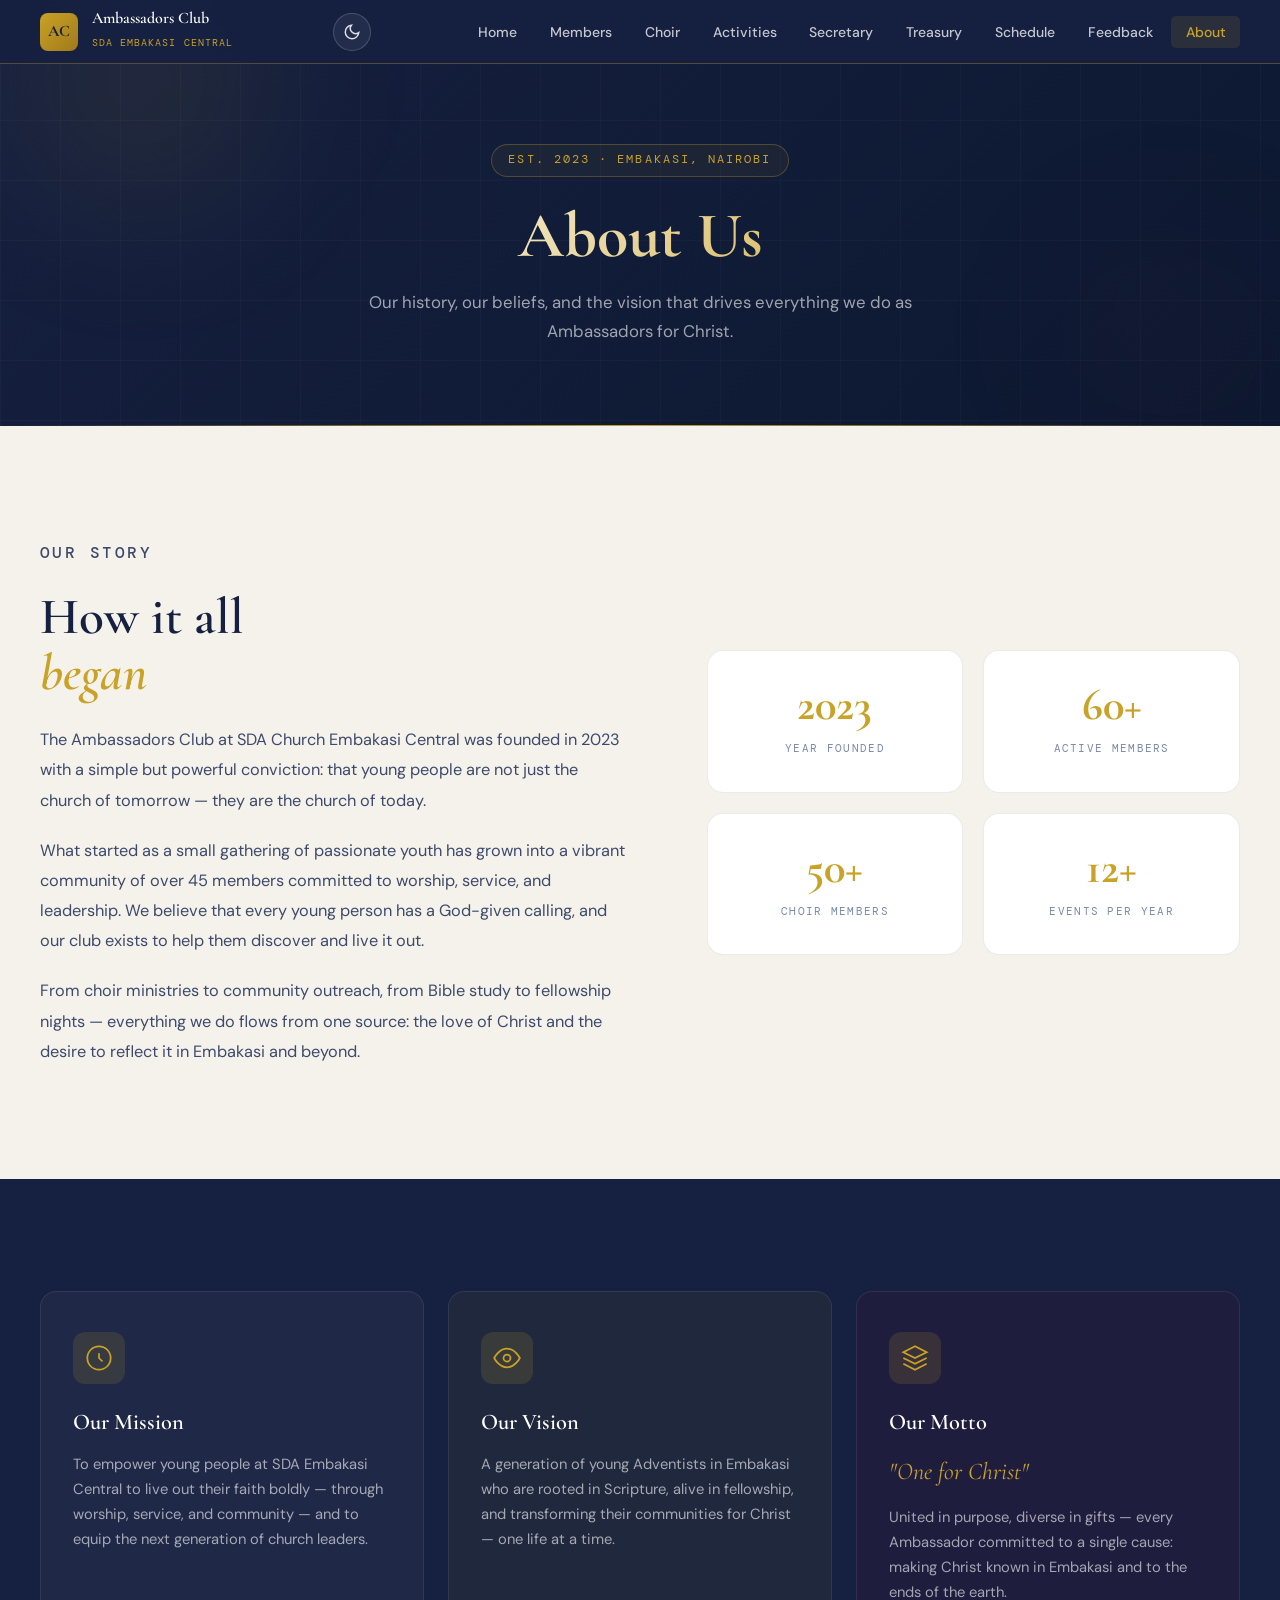
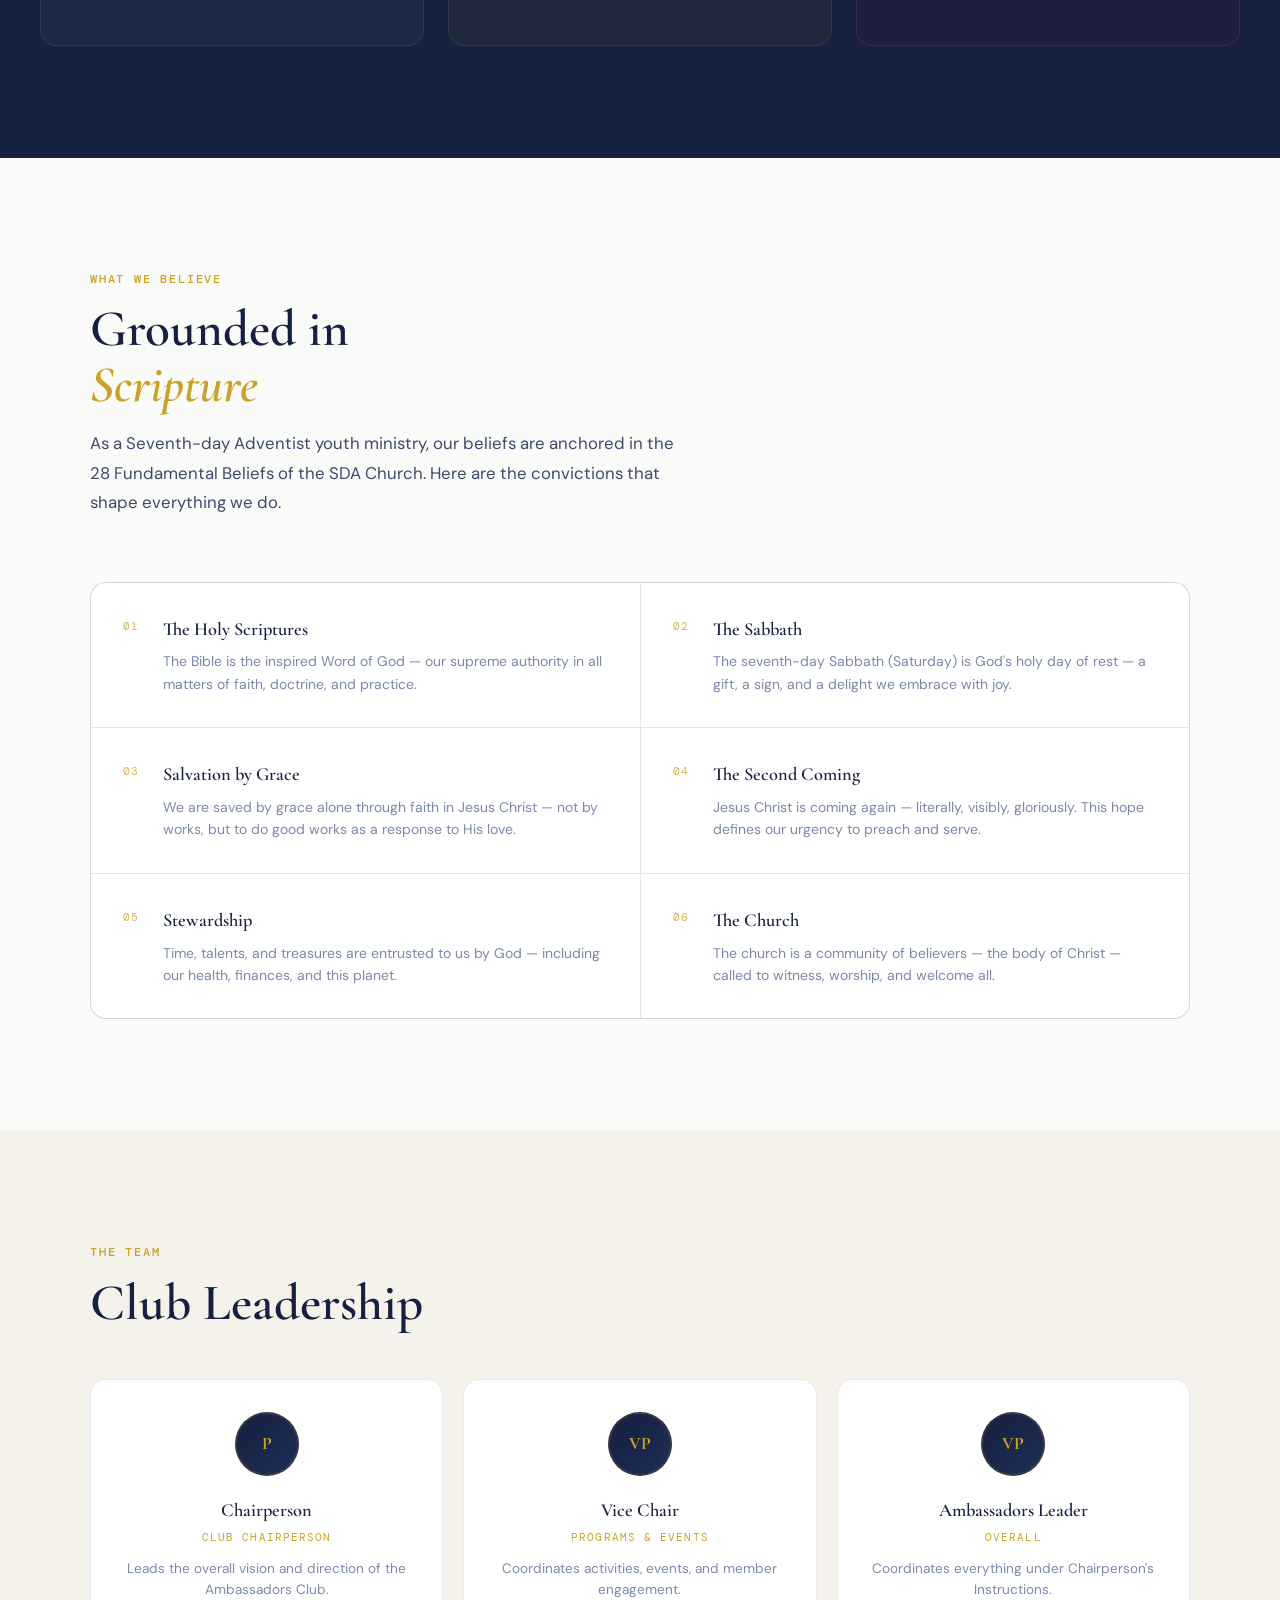
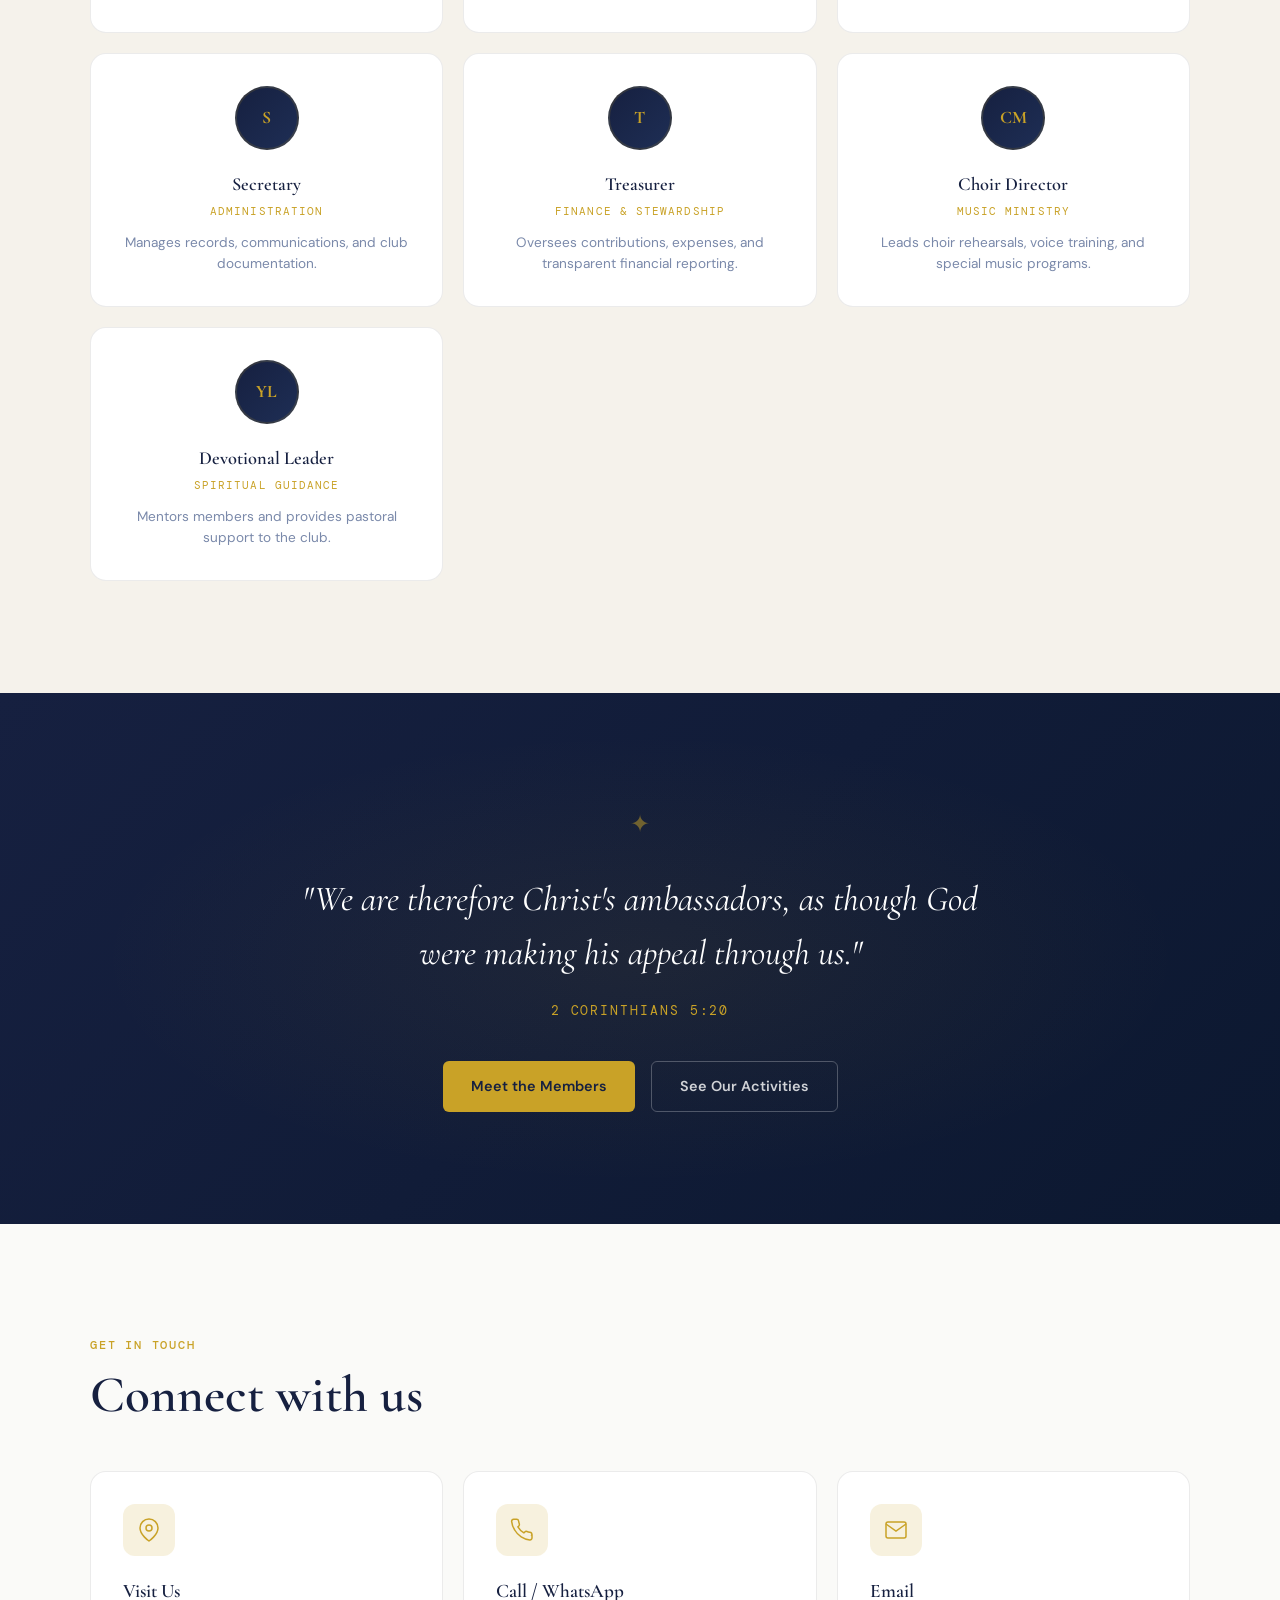
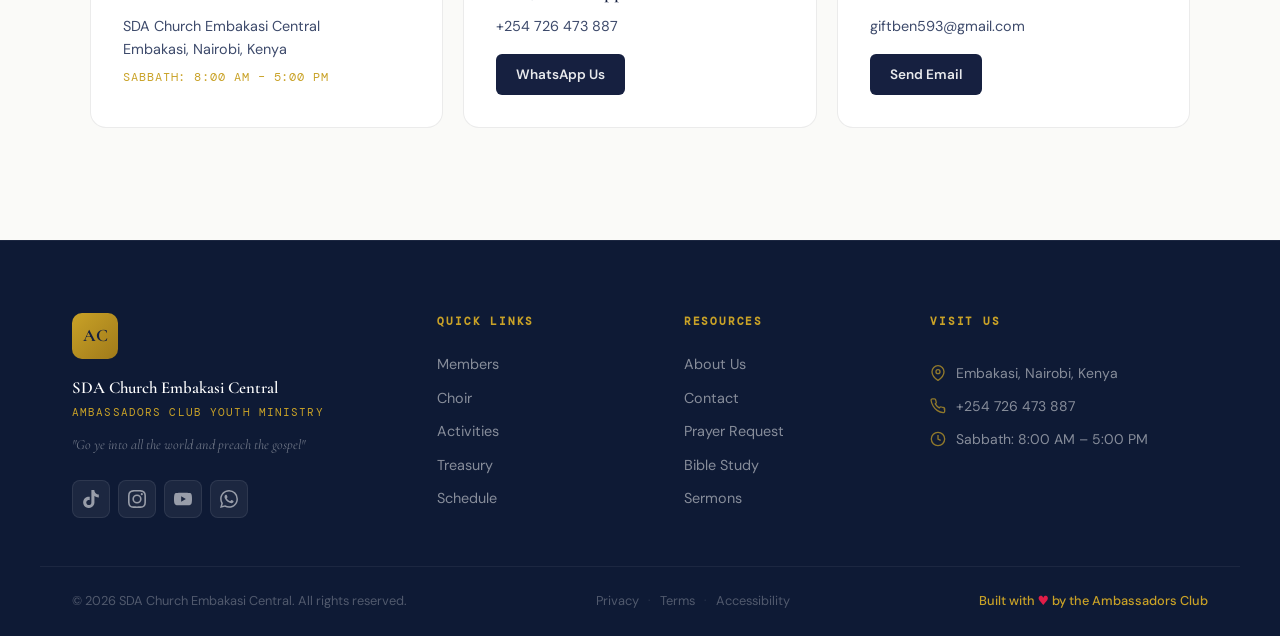
==== commit a3b31653: "Big Big" ====
--- a/about.html
+++ b/about.html
@@ -1,6 +1,16 @@
 <!DOCTYPE html>
 <html lang="en">
 <head>
+  <script>
+    (function() {
+      try {
+        var stored = localStorage.getItem('sda_theme_preference');
+        var theme = stored || (matchMedia('(prefers-color-scheme: dark)').matches ? 'dark' : 'light');
+        document.documentElement.setAttribute('data-theme', theme);
+      } catch (e) {}
+    })();
+  </script>
+
   <meta charset="UTF-8">
   <meta name="viewport" content="width=device-width, initial-scale=1.0">
   <meta name="description" content="About the Ambassadors Club - SDA Church Embakasi Central. Our history, beliefs, leadership, and vision.">
@@ -9,6 +19,7 @@
   <link rel="preconnect" href="https://fonts.gstatic.com" crossorigin>
   <link href="https://fonts.googleapis.com/css2?family=Cormorant+Garamond:ital,wght@0,400;0,600;0,700;1,400;1,600&family=DM+Sans:wght@300;400;500;600&family=DM+Mono:wght@400;500&display=swap" rel="stylesheet">
   <link rel="stylesheet" href="css/main.css">
+  <link rel="stylesheet" href="css/theme.css">
   <link rel="stylesheet" href="css/components.css">
   <link rel="stylesheet" href="css/about.css">
 </head>
@@ -172,42 +183,56 @@
       <p class="section-label">The Team</p>
       <h2 class="section-heading">Club Leadership</h2>
       <div class="leaders-grid">
+        
         <div class="leader-card reveal-child">
           <div class="leader-avatar">P</div>
-          <h4>President</h4>
-          <p class="leader-role">Club President</p>
+          <h4>Chairperson</h4>
+          <p class="leader-role">Club Chairperson</p>
           <p class="leader-desc">Leads the overall vision and direction of the Ambassadors Club.</p>
         </div>
+
         <div class="leader-card reveal-child">
           <div class="leader-avatar">VP</div>
-          <h4>Vice President</h4>
+          <h4>Vice Chair</h4>
           <p class="leader-role">Programs & Events</p>
           <p class="leader-desc">Coordinates activities, events, and member engagement.</p>
         </div>
+
+        <div class="leader-card reveal-child">
+          <div class="leader-avatar">VP</div>
+          <h4>Ambassadors Leader</h4>
+          <p class="leader-role">Overall</p>
+          <p class="leader-desc">Coordinates everything under Chairperson's Instructions.</p>
+        </div>
+
         <div class="leader-card reveal-child">
           <div class="leader-avatar">S</div>
           <h4>Secretary</h4>
           <p class="leader-role">Administration</p>
           <p class="leader-desc">Manages records, communications, and club documentation.</p>
         </div>
+
         <div class="leader-card reveal-child">
           <div class="leader-avatar">T</div>
           <h4>Treasurer</h4>
           <p class="leader-role">Finance & Stewardship</p>
           <p class="leader-desc">Oversees contributions, expenses, and transparent financial reporting.</p>
         </div>
+
         <div class="leader-card reveal-child">
           <div class="leader-avatar">CM</div>
-          <h4>Choir Master</h4>
+          <h4>Choir Director</h4>
           <p class="leader-role">Music Ministry</p>
           <p class="leader-desc">Leads choir rehearsals, voice training, and special music programs.</p>
         </div>
+
         <div class="leader-card reveal-child">
           <div class="leader-avatar">YL</div>
-          <h4>Youth Leader</h4>
+          <h4>Devotional Leader</h4>
           <p class="leader-role">Spiritual Guidance</p>
           <p class="leader-desc">Mentors members and provides pastoral support to the club.</p>
         </div>
+
       </div>
     </div>
   </section>
@@ -312,6 +337,7 @@
     <svg width="20" height="20" viewBox="0 0 24 24" fill="none" stroke="currentColor" stroke-width="2.5"><path d="M18 15l-6-6-6 6"/></svg>
   </button>
 
+  <script src="js/theme-toggle.js"></script>
   <script src="js/main.js"></script>
   <script src="js/about.js"></script>
 </body>
--- a/css/theme.css
+++ b/css/theme.css
@@ -0,0 +1,101 @@
+/* =====================================================
+   THEME.CSS — Dark Mode
+   SDA Ambassadors Club
+   Include this AFTER main.css on every page.
+   ===================================================== */
+
+/* Prevents a flash of unstyled color transitions when the
+   theme is toggled — everything using these vars transitions smoothly. */
+:root {
+  color-scheme: light;
+}
+
+[data-theme="dark"] {
+  color-scheme: dark;
+
+  /* Brand palette — kept mostly the same, gold/crimson/sage stay
+     as accents since they already read well on dark backgrounds */
+  --navy:        #0c1428;
+  --navy-mid:    #13203f;
+  --navy-light:  #1a2c52;
+  --gold:        #d4af37;
+  --gold-light:  #e8c94a;
+  --gold-dim:    rgba(212, 175, 55, 0.18);
+  --crimson:     #a83a54;
+  --sage:        #6a9a7d;
+  --cream:       #1a1f2e;
+  --cream-dark:  #12161f;
+  --off-white:   #0e1219;
+
+  /* Text — inverted scale */
+  --text-1: #e8e9ed;
+  --text-2: #a8afc4;
+  --text-3: #6b7390;
+  --text-inv: rgba(15,20,35,0.90);
+  --text-inv-dim: rgba(15,20,35,0.55);
+
+  /* Surfaces */
+  --surface-0: #161b26;
+  --surface-1: #1a1f2e;
+  --surface-2: #222838;
+  --border:    rgba(255,255,255,0.09);
+  --border-light: rgba(255,255,255,0.14);
+
+  /* Shadows — darker/softer, since dark backgrounds don't need
+     heavy drop shadows the way white cards do */
+  --shadow-sm: 0 1px 3px rgba(0,0,0,0.35);
+  --shadow-md: 0 4px 16px rgba(0,0,0,0.45);
+  --shadow-lg: 0 12px 40px rgba(0,0,0,0.55);
+  --shadow-gold: 0 8px 32px rgba(212,175,55,0.20);
+}
+
+/* Smooth theme transition — apply to common surfaces so switching
+   doesn't feel jarring. Kept short so it doesn't feel laggy. */
+body,
+.navbar,
+.card, .t-card, .cat-card, .member-card, .voice-panel,
+.fb-card, .rehearsal-card, .highlight-card, .help-card,
+.modal-content, .chart-box, .table-container,
+.footer, .site-footer {
+  transition: background-color 0.25s var(--ease, ease), color 0.25s var(--ease, ease), border-color 0.25s var(--ease, ease);
+}
+
+/* =====================================================
+   THEME TOGGLE BUTTON
+   ===================================================== */
+.theme-toggle {
+  display: flex;
+  align-items: center;
+  justify-content: center;
+  width: 38px;
+  height: 38px;
+  border-radius: 50%;
+  border: 1.5px solid rgba(255,255,255,0.18);
+  background: rgba(255,255,255,0.06);
+  color: rgba(255,255,255,0.85);
+  cursor: pointer;
+  transition: all 0.2s var(--ease, ease);
+  flex-shrink: 0;
+  margin-left: 0.5rem;
+}
+.theme-toggle:hover {
+  border-color: var(--gold);
+  color: var(--gold);
+  background: rgba(201,162,39,0.10);
+}
+.theme-toggle svg {
+  width: 18px;
+  height: 18px;
+  transition: transform 0.3s var(--ease-spring, ease);
+}
+.theme-toggle .icon-sun  { display: none; }
+.theme-toggle .icon-moon { display: block; }
+[data-theme="dark"] .theme-toggle .icon-sun  { display: block; }
+[data-theme="dark"] .theme-toggle .icon-moon { display: none; }
+
+/* Mobile nav placement */
+@media (max-width: 768px) {
+  .theme-toggle {
+    margin: 0.5rem 1rem 0.5rem auto;
+  }
+}
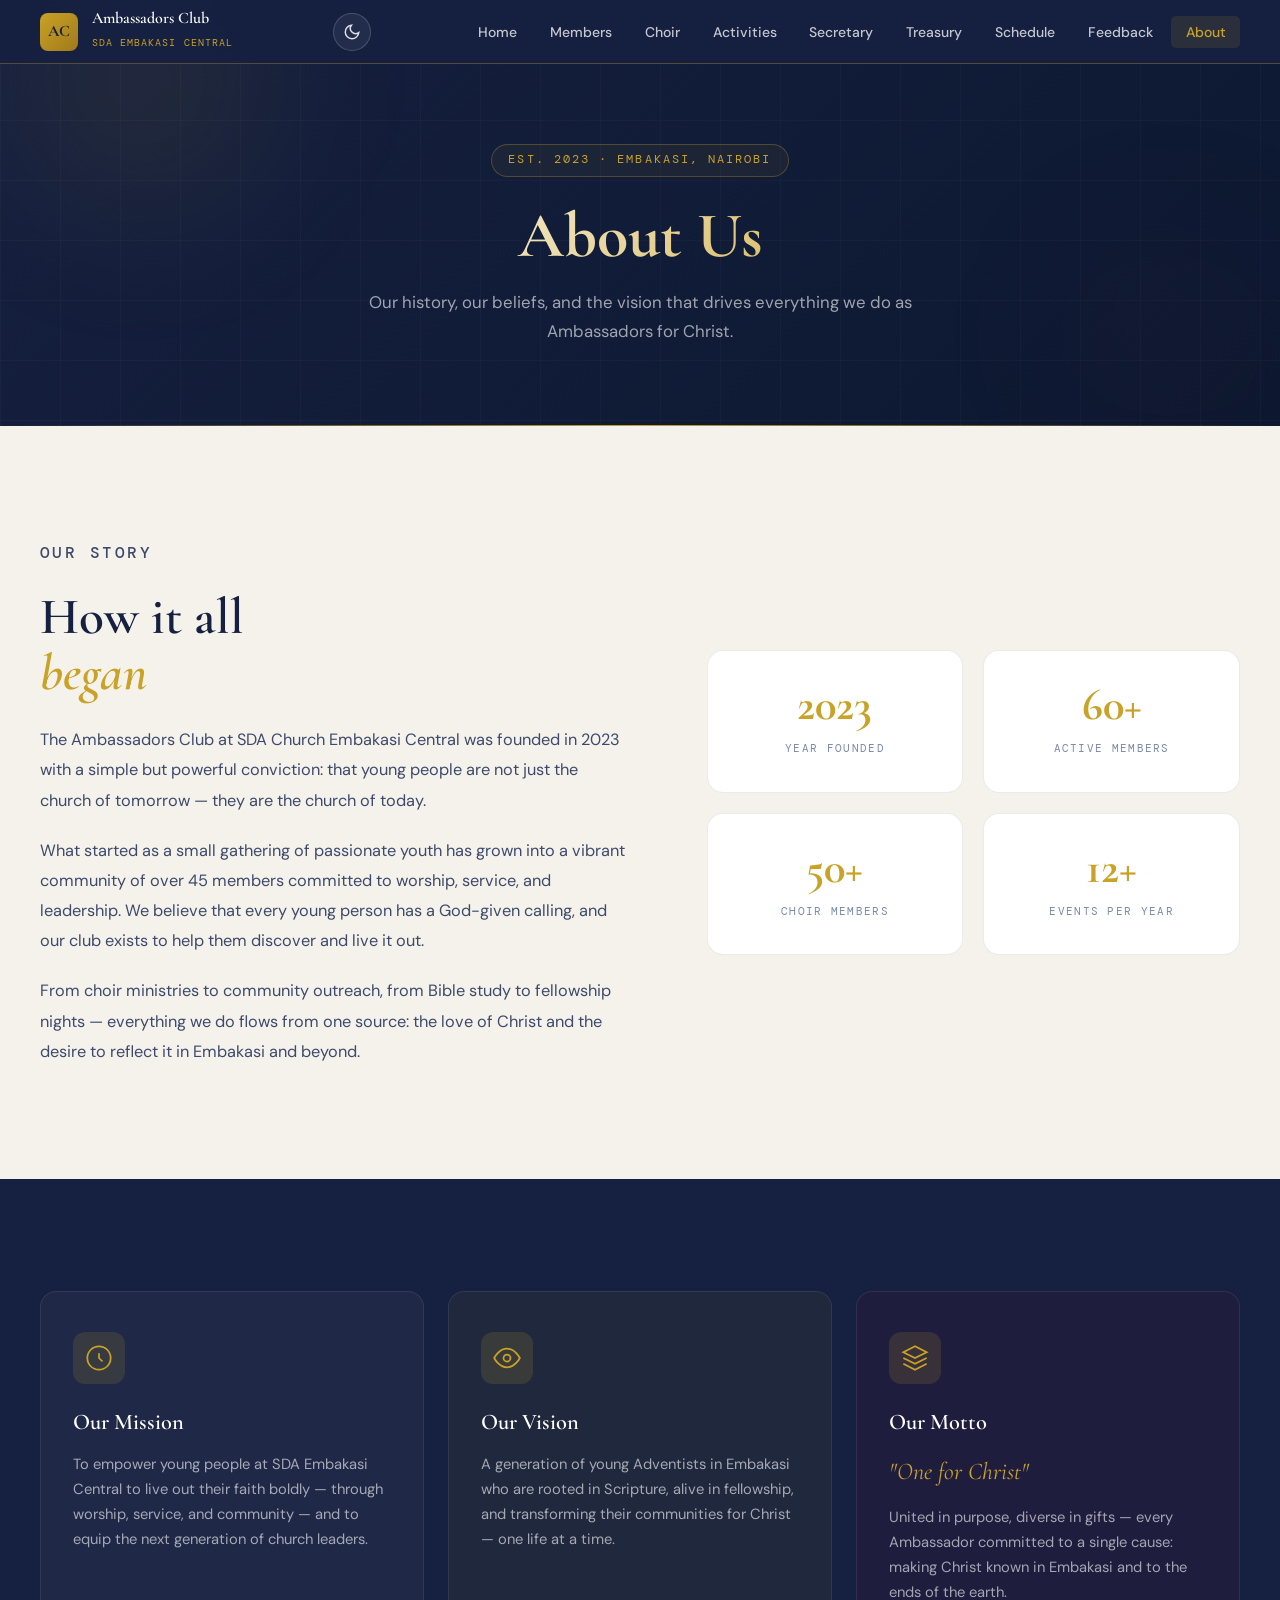
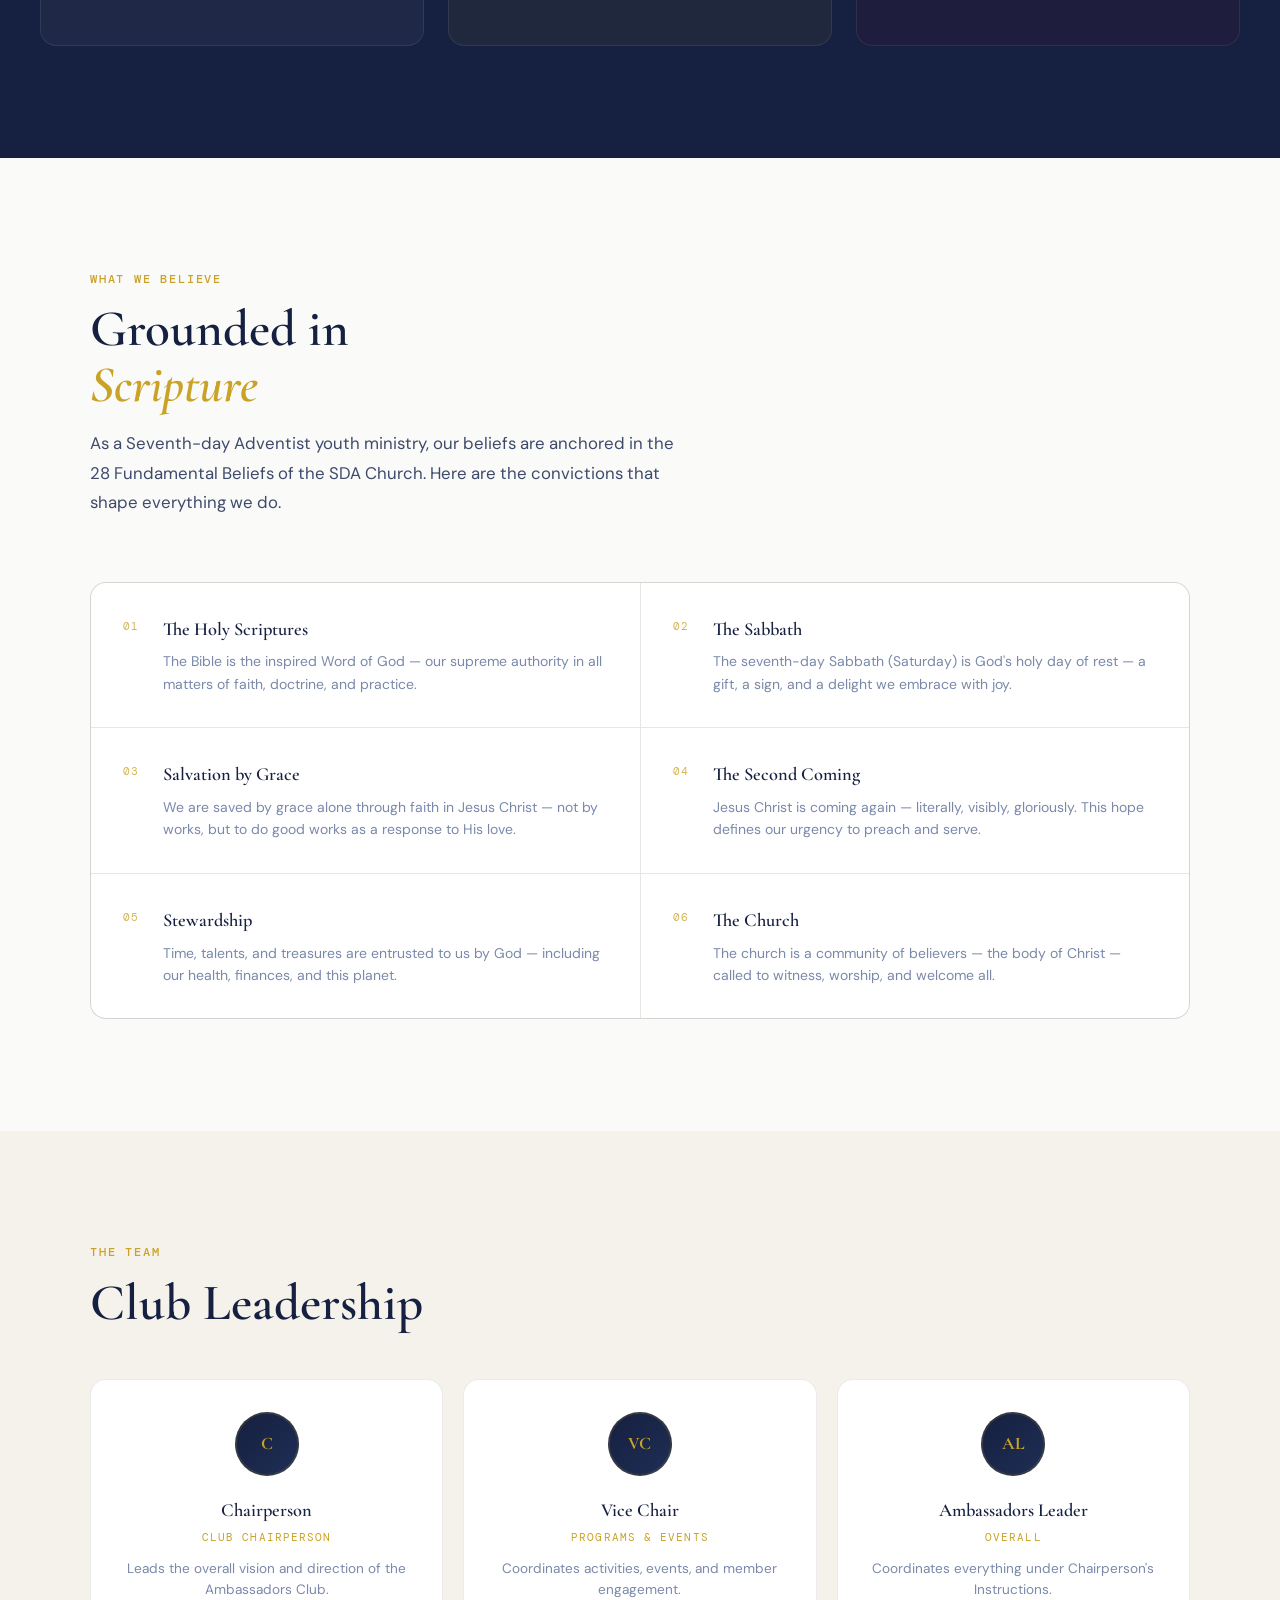
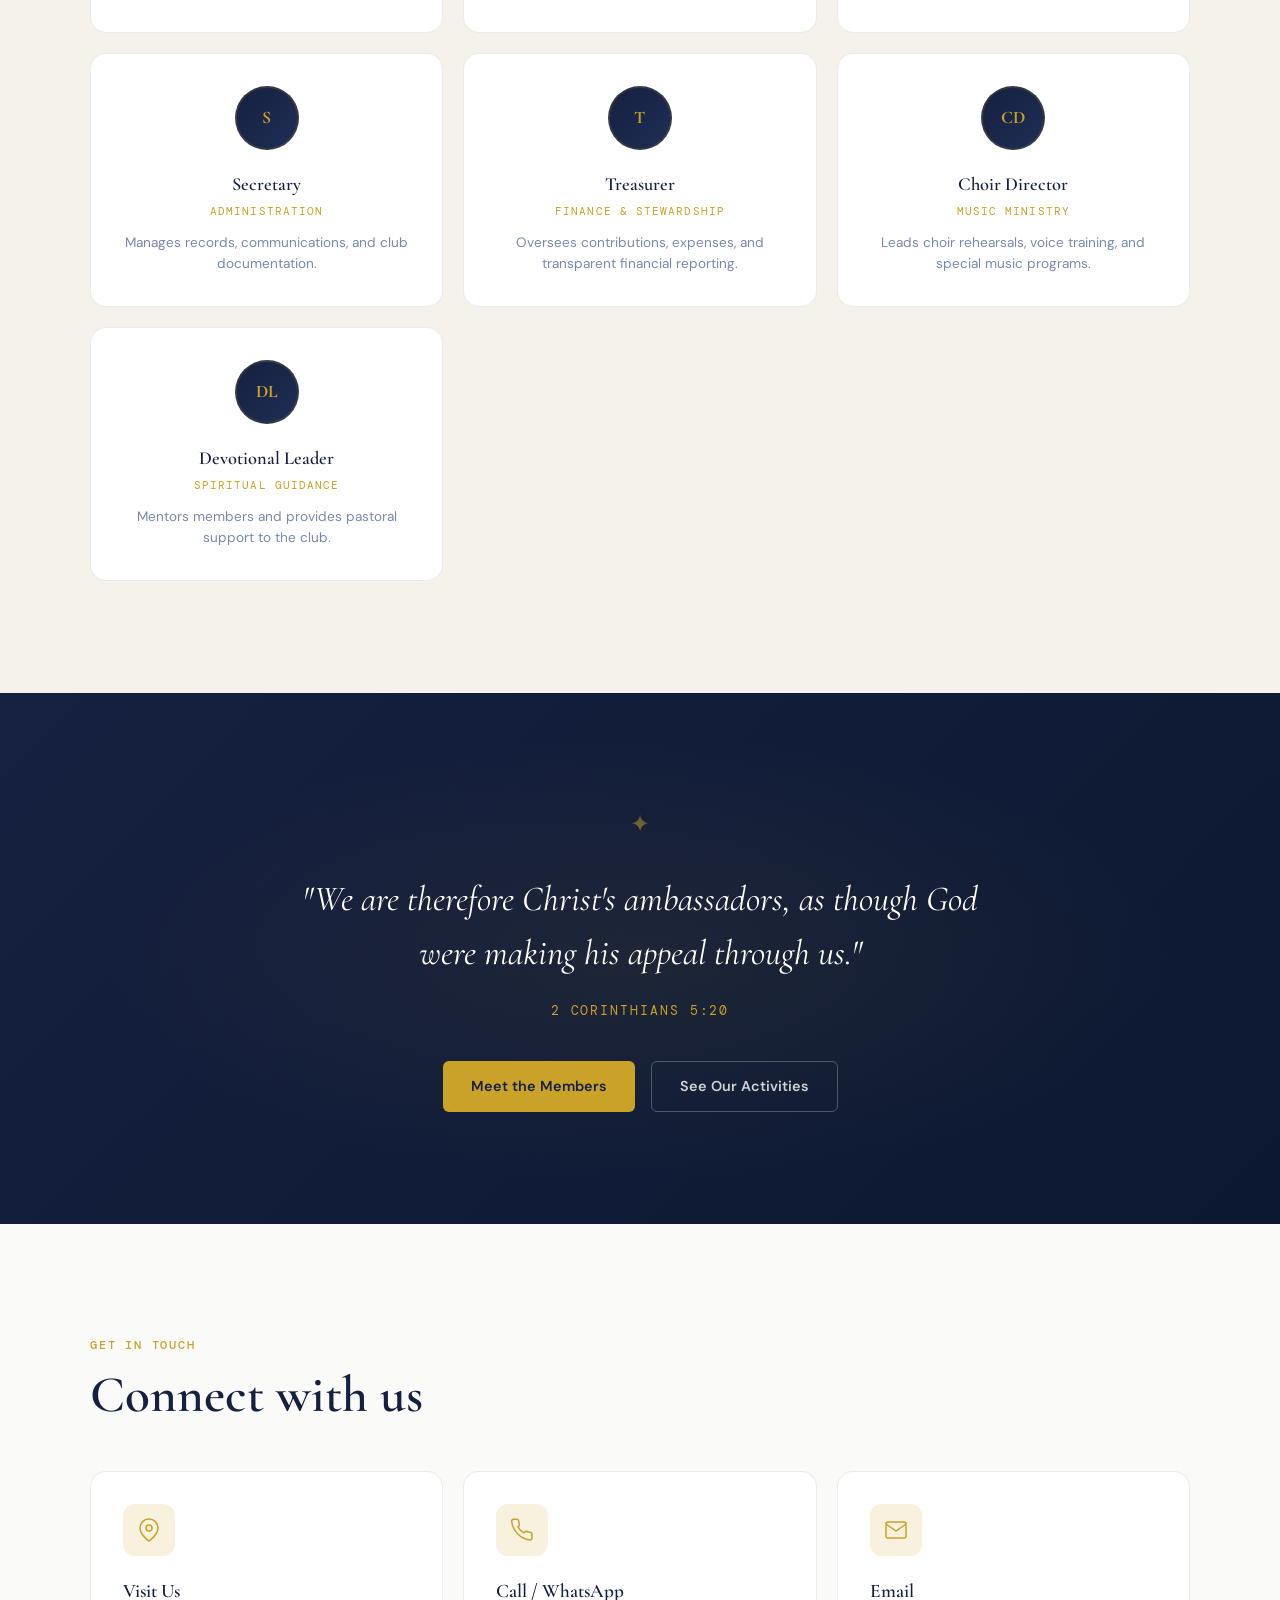
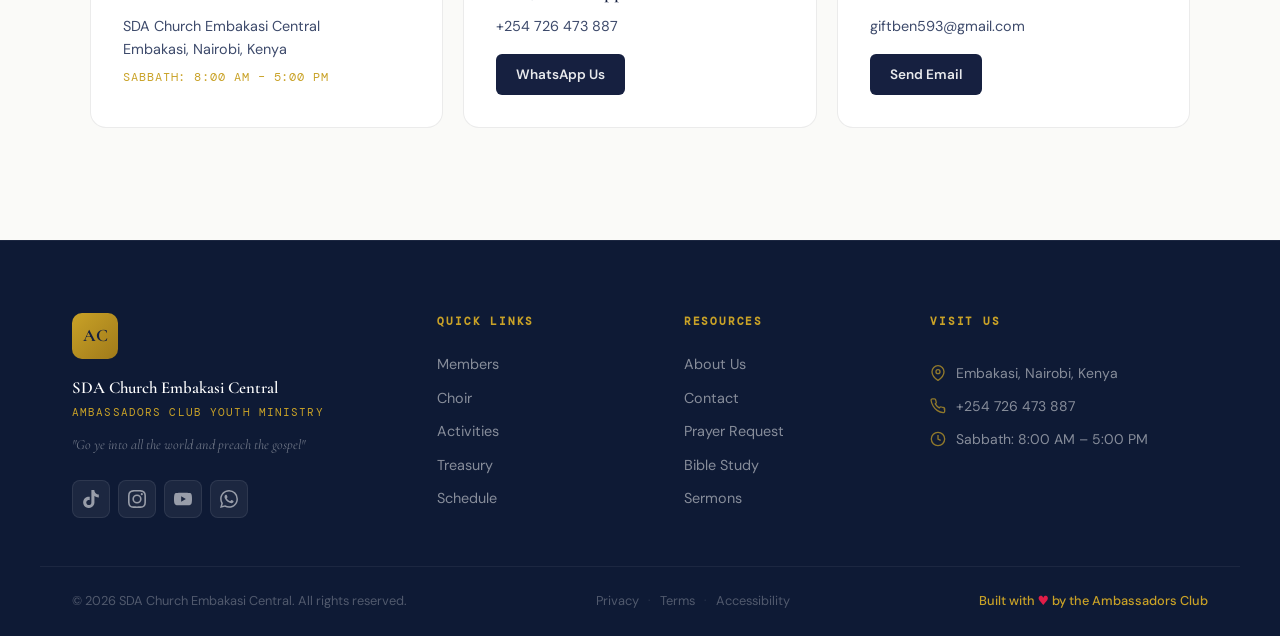
==== commit 506e50a8: "Edit" ====
--- a/about.html
+++ b/about.html
@@ -185,21 +185,21 @@
       <div class="leaders-grid">
         
         <div class="leader-card reveal-child">
-          <div class="leader-avatar">P</div>
+          <div class="leader-avatar">C</div>
           <h4>Chairperson</h4>
           <p class="leader-role">Club Chairperson</p>
           <p class="leader-desc">Leads the overall vision and direction of the Ambassadors Club.</p>
         </div>
 
         <div class="leader-card reveal-child">
-          <div class="leader-avatar">VP</div>
+          <div class="leader-avatar">VC</div>
           <h4>Vice Chair</h4>
           <p class="leader-role">Programs & Events</p>
           <p class="leader-desc">Coordinates activities, events, and member engagement.</p>
         </div>
 
         <div class="leader-card reveal-child">
-          <div class="leader-avatar">VP</div>
+          <div class="leader-avatar">AL</div>
           <h4>Ambassadors Leader</h4>
           <p class="leader-role">Overall</p>
           <p class="leader-desc">Coordinates everything under Chairperson's Instructions.</p>
@@ -220,14 +220,14 @@
         </div>
 
         <div class="leader-card reveal-child">
-          <div class="leader-avatar">CM</div>
+          <div class="leader-avatar">CD</div>
           <h4>Choir Director</h4>
           <p class="leader-role">Music Ministry</p>
           <p class="leader-desc">Leads choir rehearsals, voice training, and special music programs.</p>
         </div>
 
         <div class="leader-card reveal-child">
-          <div class="leader-avatar">YL</div>
+          <div class="leader-avatar">DL</div>
           <h4>Devotional Leader</h4>
           <p class="leader-role">Spiritual Guidance</p>
           <p class="leader-desc">Mentors members and provides pastoral support to the club.</p>
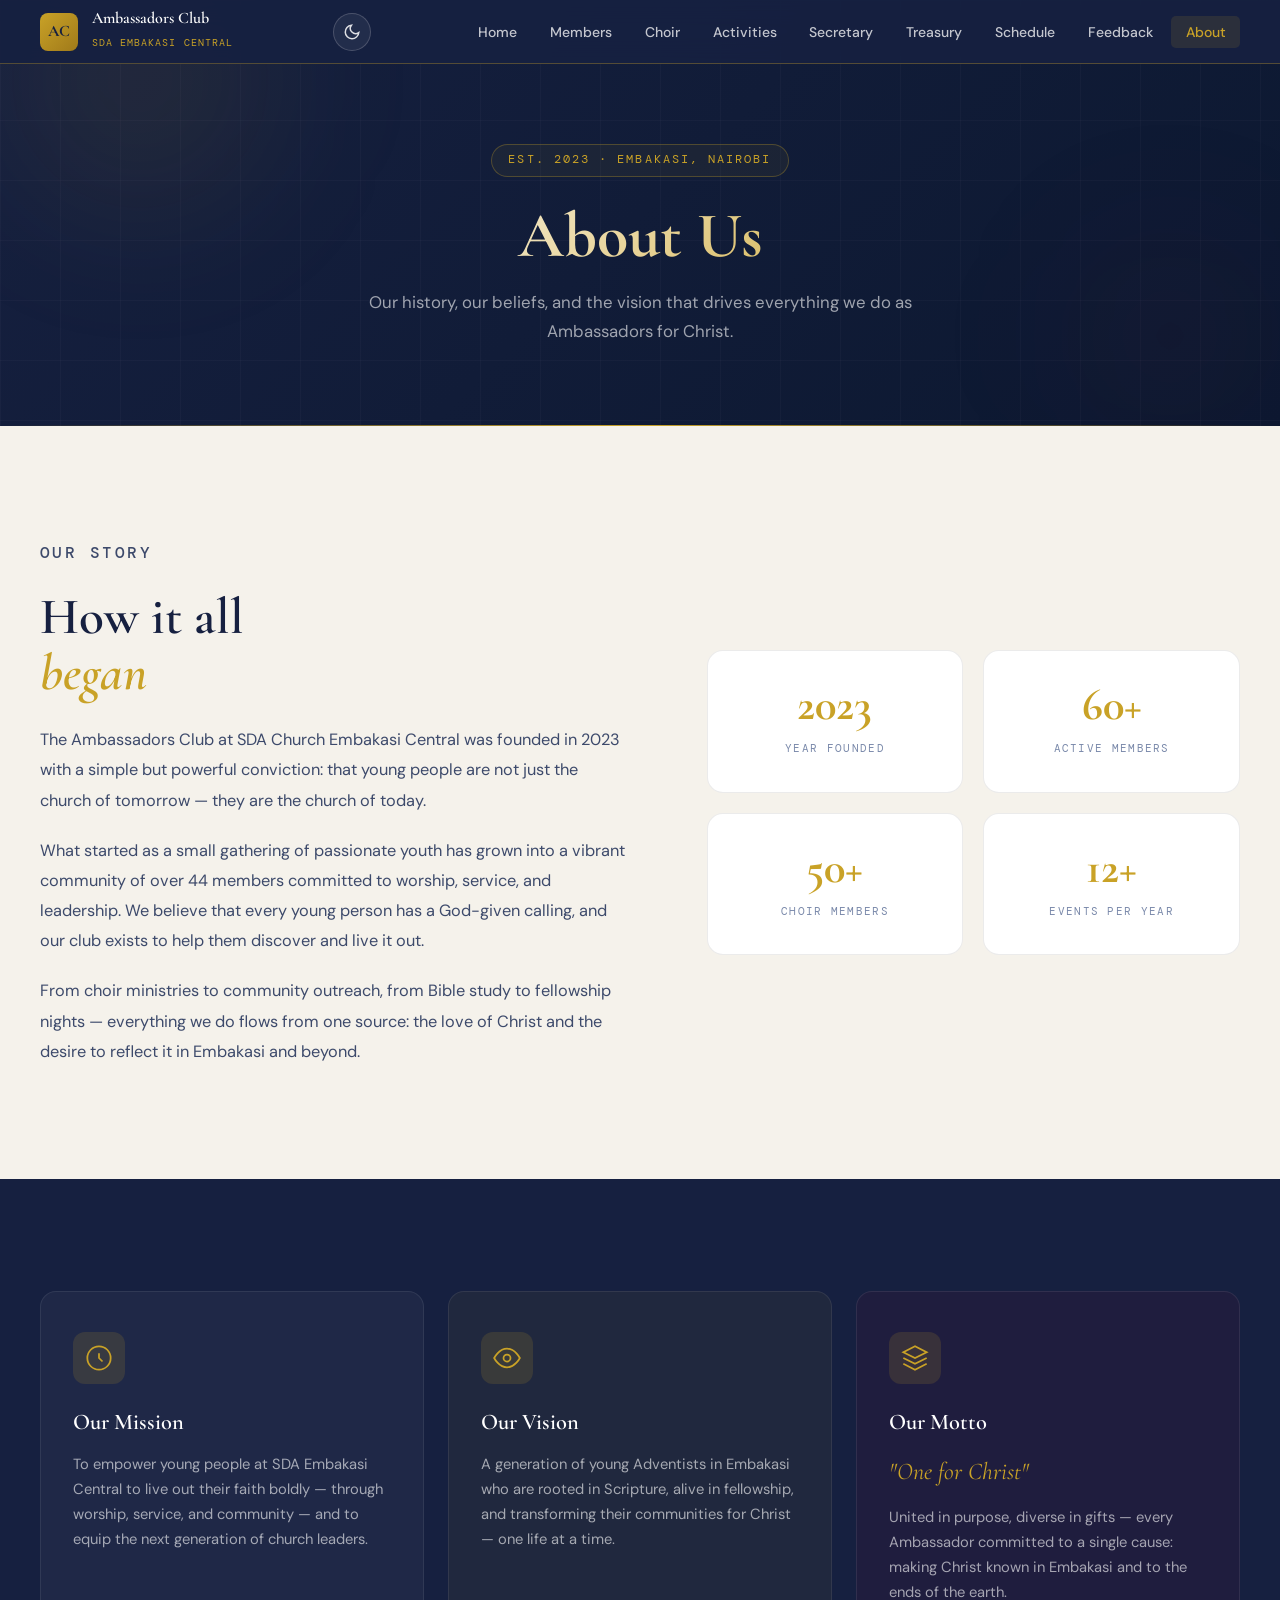
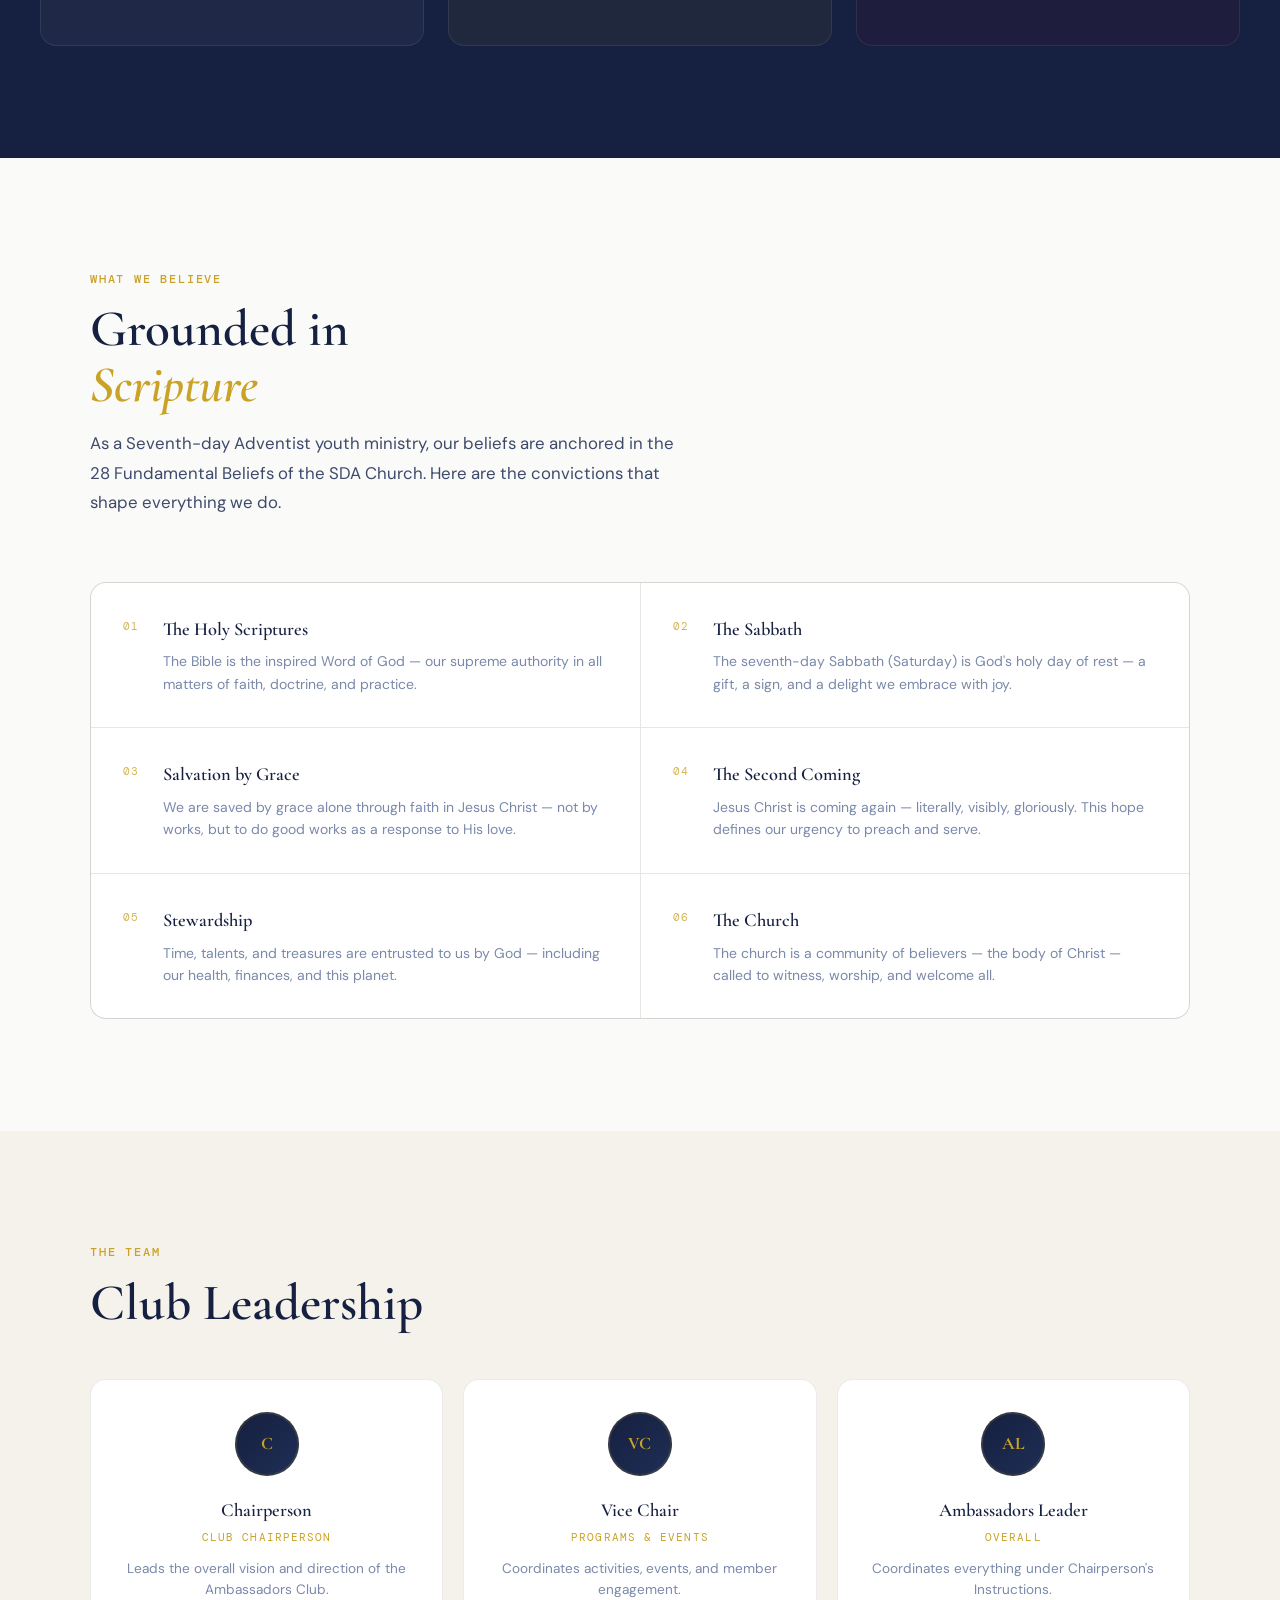
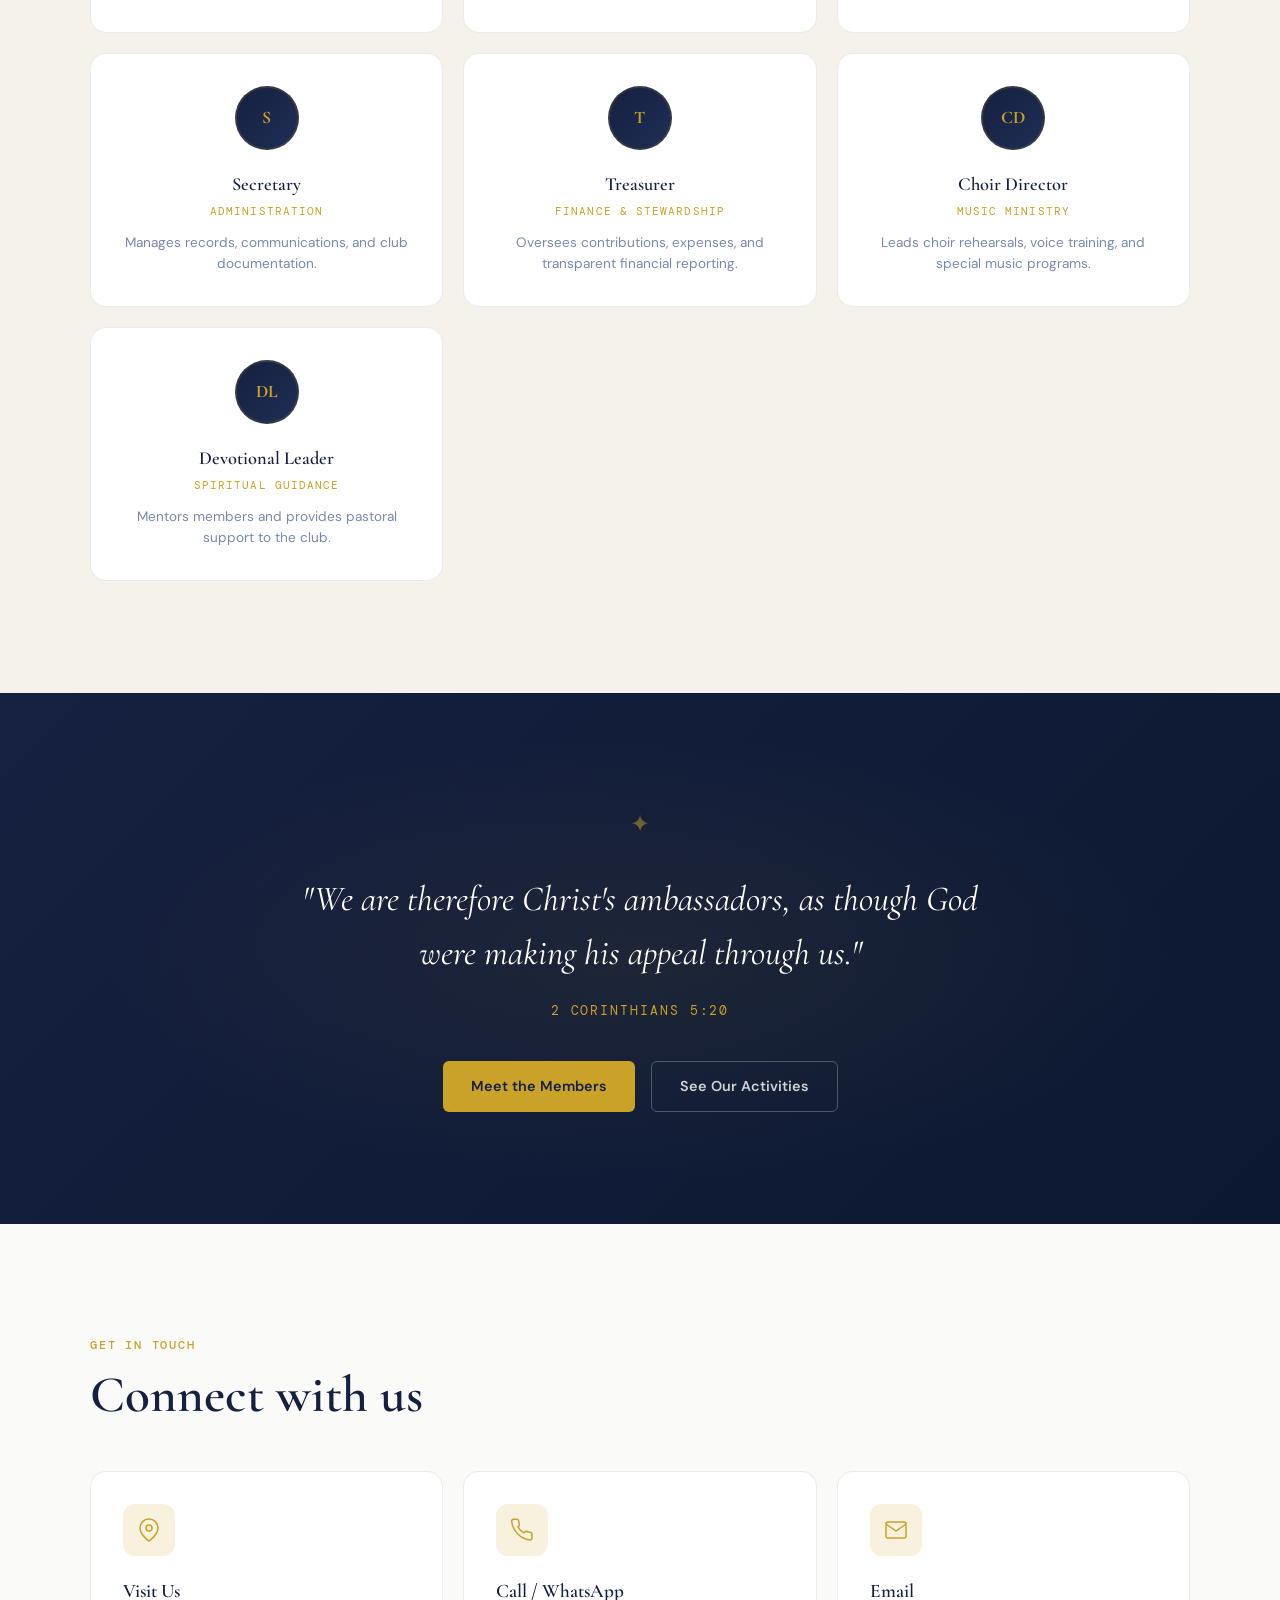
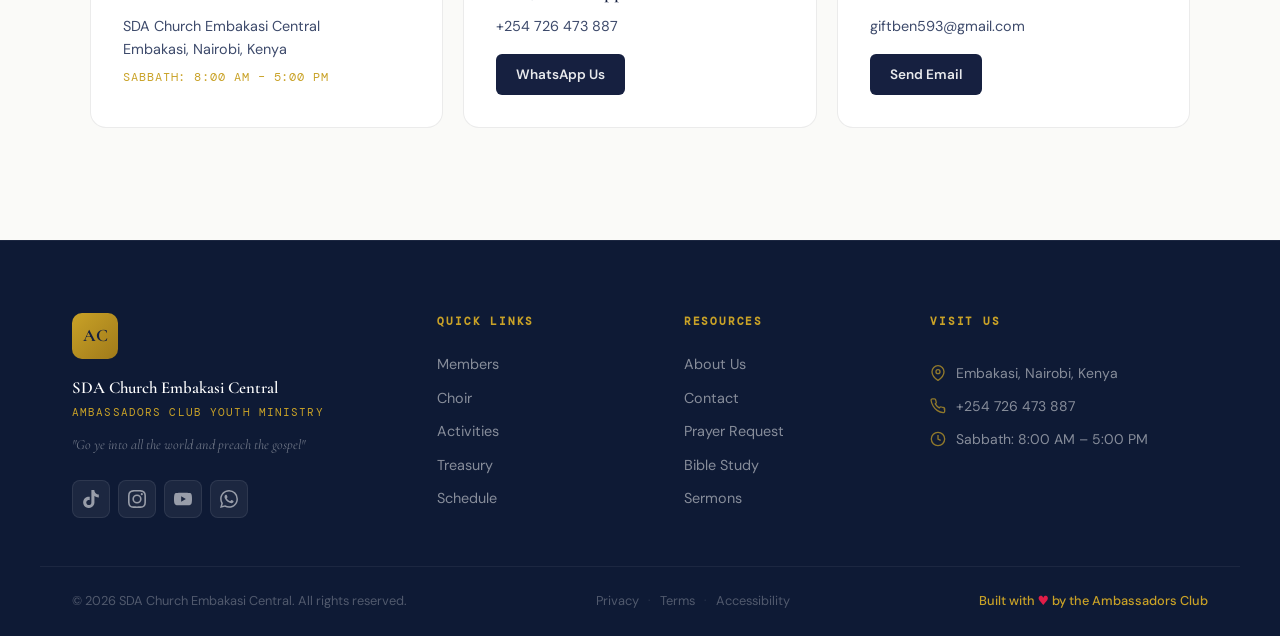
==== commit 41c2b8b3: "Edit" ====
--- a/about.html
+++ b/about.html
@@ -68,7 +68,7 @@
         <p class="section-label">Our Story</p>
         <h2 class="section-heading">How it all<br><em>began</em></h2>
         <p>The Ambassadors Club at SDA Church Embakasi Central was founded in 2023 with a simple but powerful conviction: that young people are not just the church of tomorrow — they are the church of today.</p>
-        <p>What started as a small gathering of passionate youth has grown into a vibrant community of over 45 members committed to worship, service, and leadership. We believe that every young person has a God-given calling, and our club exists to help them discover and live it out.</p>
+        <p>What started as a small gathering of passionate youth has grown into a vibrant community of over 44 members committed to worship, service, and leadership. We believe that every young person has a God-given calling, and our club exists to help them discover and live it out.</p>
         <p>From choir ministries to community outreach, from Bible study to fellowship nights — everything we do flows from one source: the love of Christ and the desire to reflect it in Embakasi and beyond.</p>
       </div>
       <div class="about-story-visual">
--- a/css/theme.css
+++ b/css/theme.css
@@ -47,6 +47,139 @@
   --shadow-md: 0 4px 16px rgba(0,0,0,0.45);
   --shadow-lg: 0 12px 40px rgba(0,0,0,0.55);
   --shadow-gold: 0 8px 32px rgba(212,175,55,0.20);
+}
+
+/* =====================================================
+   HARDCODED WHITE SURFACES
+   Many components use `background: white` literally instead of
+   a variable, so the variable overrides above don't reach them.
+   Force them dark here.
+   ===================================================== */
+[data-theme="dark"] .member-card,
+[data-theme="dark"] .t-card,
+[data-theme="dark"] .fb-card,
+[data-theme="dark"] .voice-panel,
+[data-theme="dark"] .cat-card,
+[data-theme="dark"] .rehearsal-card,
+[data-theme="dark"] .highlight-card,
+[data-theme="dark"] .help-card,
+[data-theme="dark"] .chart-box,
+[data-theme="dark"] .table-container,
+[data-theme="dark"] .repertoire-item,
+[data-theme="dark"] .repertoire-item-wrap,
+[data-theme="dark"] .modal-content,
+[data-theme="dark"] .feedback-form-card,
+[data-theme="dark"] .card,
+[data-theme="dark"] .data-table td,
+[data-theme="dark"] .inbox-search,
+[data-theme="dark"] .members-search-box,
+[data-theme="dark"] .form-group input,
+[data-theme="dark"] .form-group select,
+[data-theme="dark"] .form-group textarea,
+[data-theme="dark"] .auth-input,
+[data-theme="dark"] .fb-reply-input {
+  background: var(--surface-1);
+  color: var(--text-1);
+  border-color: var(--border);
+}
+
+[data-theme="dark"] .data-table th {
+  background: var(--navy-mid);
+}
+
+[data-theme="dark"] .member-avatar-initials,
+[data-theme="dark"] .modal-member-avatar-initials,
+[data-theme="dark"] .vp-avatar {
+  background: linear-gradient(135deg, var(--navy-mid), var(--navy-light));
+}
+
+/* Cards that used a light "cream" background for inner rows */
+[data-theme="dark"] .vp-member-row,
+[data-theme="dark"] .avatar-upload-row {
+  background: var(--surface-2);
+}
+
+/* Additional white surfaces found on members/activities/treasury/schedule/about pages */
+[data-theme="dark"] .members-search-box,
+[data-theme="dark"] .filter-chip,
+[data-theme="dark"] .cat-card,
+[data-theme="dark"] .calendar-nav-group,
+[data-theme="dark"] .calendar-card,
+[data-theme="dark"] .event-timeline-item,
+[data-theme="dark"] .no-events-msg,
+[data-theme="dark"] .highlight-card,
+[data-theme="dark"] .cat-tab,
+[data-theme="dark"] .filter-group select,
+[data-theme="dark"] .page-btn,
+[data-theme="dark"] .chip,
+[data-theme="dark"] .sched-card,
+[data-theme="dark"] .qi-card,
+[data-theme="dark"] .story-stat,
+[data-theme="dark"] .belief-item,
+[data-theme="dark"] .leader-card,
+[data-theme="dark"] .contact-card {
+  background: var(--surface-1);
+  color: var(--text-1);
+  border-color: var(--border);
+}
+
+[data-theme="dark"] .filter-chip.active,
+[data-theme="dark"] .cat-tab.active,
+[data-theme="dark"] .page-btn.active,
+[data-theme="dark"] .chip.chip-active {
+  background: var(--navy-mid);
+  color: white;
+}
+
+[data-theme="dark"] .cal-day:hover,
+[data-theme="dark"] .sched-card:hover,
+[data-theme="dark"] .belief-item:hover {
+  background: var(--surface-2);
+}
+
+/* Headings/labels that use var(--navy) for TEXT color (not background) —
+   navy reads fine on white but is invisible on dark backgrounds */
+[data-theme="dark"] .section-heading,
+[data-theme="dark"] h1, [data-theme="dark"] h2, [data-theme="dark"] h3,
+[data-theme="dark"] h4, [data-theme="dark"] h5, [data-theme="dark"] h6,
+[data-theme="dark"] .member-name,
+[data-theme="dark"] .cat-body h3,
+[data-theme="dark"] .t-amount,
+[data-theme="dark"] .chart-header h3,
+[data-theme="dark"] .toolbar-left h2,
+[data-theme="dark"] .modal-header h3,
+[data-theme="dark"] .day-name,
+[data-theme="dark"] .sched-details h3,
+[data-theme="dark"] .time-num,
+[data-theme="dark"] .qi-card h4,
+[data-theme="dark"] .story-stat .ss-num,
+[data-theme="dark"] .belief-text h4,
+[data-theme="dark"] .leader-card h4,
+[data-theme="dark"] .contact-card h4,
+[data-theme="dark"] .et-details h4,
+[data-theme="dark"] .highlight-body h4,
+[data-theme="dark"] .rep-title,
+[data-theme="dark"] .no-results h3,
+[data-theme="dark"] .cal-month-label,
+[data-theme="dark"] .fb-name,
+[data-theme="dark"] .voice-panel-title,
+[data-theme="dark"] .detail-value,
+[data-theme="dark"] .detail-amount {
+  color: var(--text-1);
+}
+
+/* Secondary/body text that hardcodes var(--text-2)/(--text-3) is already
+   handled by the variable overrides at the top of this file, so most
+   paragraph text auto-corrects. Only literal var(--navy) text needed this. */
+[data-theme="dark"] .cat-body p,
+[data-theme="dark"] .belief-text p,
+[data-theme="dark"] .leader-desc,
+[data-theme="dark"] .contact-card p,
+[data-theme="dark"] .qi-card p,
+[data-theme="dark"] .sched-details p,
+[data-theme="dark"] .et-details p,
+[data-theme="dark"] .highlight-body p {
+  color: var(--text-2);
 }
 
 /* Smooth theme transition — apply to common surfaces so switching
@@ -94,6 +227,68 @@
 [data-theme="dark"] .theme-toggle .icon-moon { display: none; }
 
 /* Mobile nav placement */
+/* FEEDBACK PAGE */
+[data-theme="dark"] .help-card,
+[data-theme="dark"] .faq-item,
+[data-theme="dark"] .contact-pill,
+[data-theme="dark"] .feedback-form-card,
+[data-theme="dark"] .fb-card {
+  background: var(--surface-1);
+  color: var(--text-1);
+  border-color: var(--border);
+}
+[data-theme="dark"] .contact-pill strong,
+[data-theme="dark"] .inbox-locked h4,
+[data-theme="dark"] .feedback-form-card h3 {
+  color: var(--text-1);
+}
+[data-theme="dark"] .faq-answer {
+  color: var(--text-2);
+}
+
+/* SECRETARY PAGE */
+[data-theme="dark"] .sec-search-box,
+[data-theme="dark"] .minute-card,
+[data-theme="dark"] .action-checkbox,
+[data-theme="dark"] .sidebar-card {
+  background: var(--surface-1);
+  color: var(--text-1);
+  border-color: var(--border);
+}
+[data-theme="dark"] .action-item,
+[data-theme="dark"] .sec-stat,
+[data-theme="dark"] .officer-row {
+  background: var(--surface-2);
+}
+[data-theme="dark"] .minute-title,
+[data-theme="dark"] .sec-stat-num,
+[data-theme="dark"] .officer-name,
+[data-theme="dark"] .faq-question {
+  color: var(--text-1);
+}
+
+/* COMPONENTS.CSS */
+[data-theme="dark"] .badge-navy {
+  color: var(--text-1);
+}
+
+/* HOME.CSS */
+[data-theme="dark"] .verse-ribbon-track span,
+[data-theme="dark"] .pillar h3,
+[data-theme="dark"] .event-info h4 {
+  color: var(--text-1);
+}
+[data-theme="dark"] .event-row:hover {
+  background: var(--surface-2);
+}
+
+/* MEMBERS PAGE — admin edit/delete buttons */
+[data-theme="dark"] .admin-card-btn {
+  background: var(--surface-2);
+  color: var(--text-1);
+  box-shadow: 0 2px 8px rgba(0,0,0,0.4);
+}
+
 @media (max-width: 768px) {
   .theme-toggle {
     margin: 0.5rem 1rem 0.5rem auto;
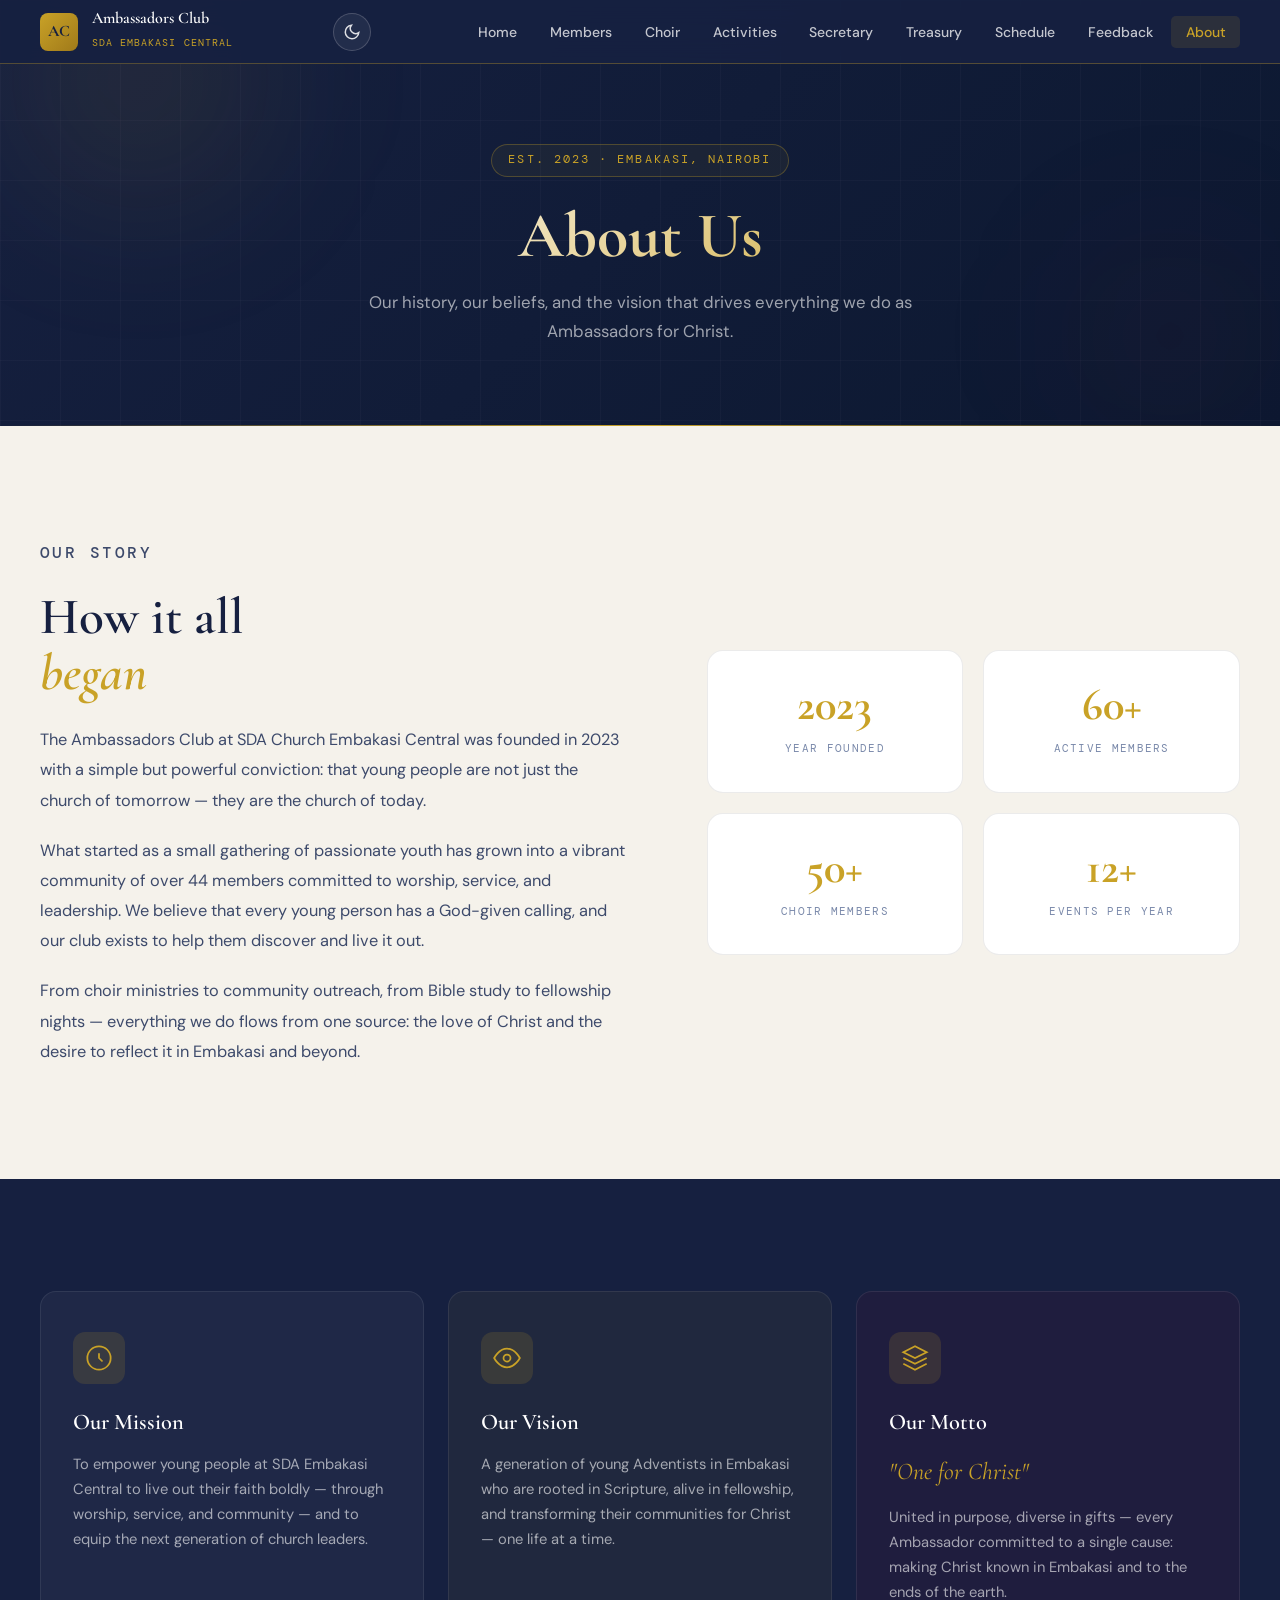
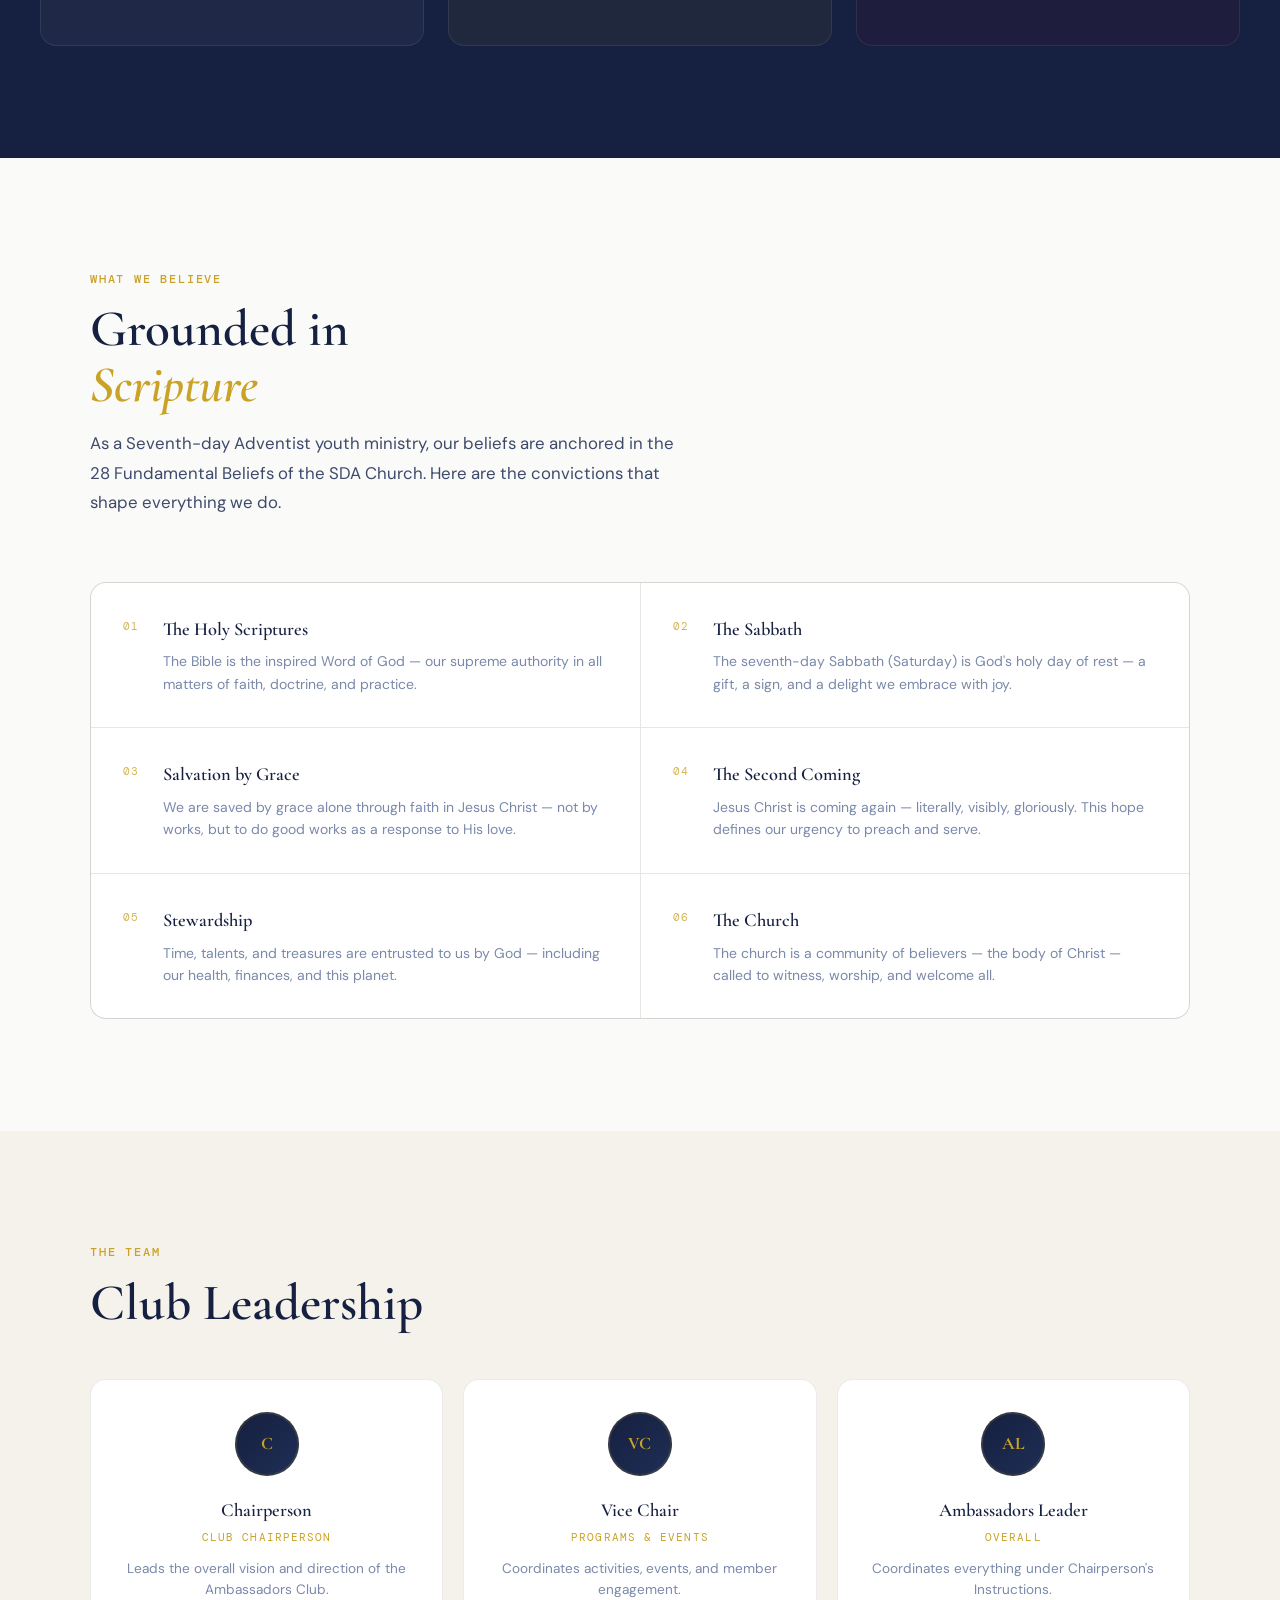
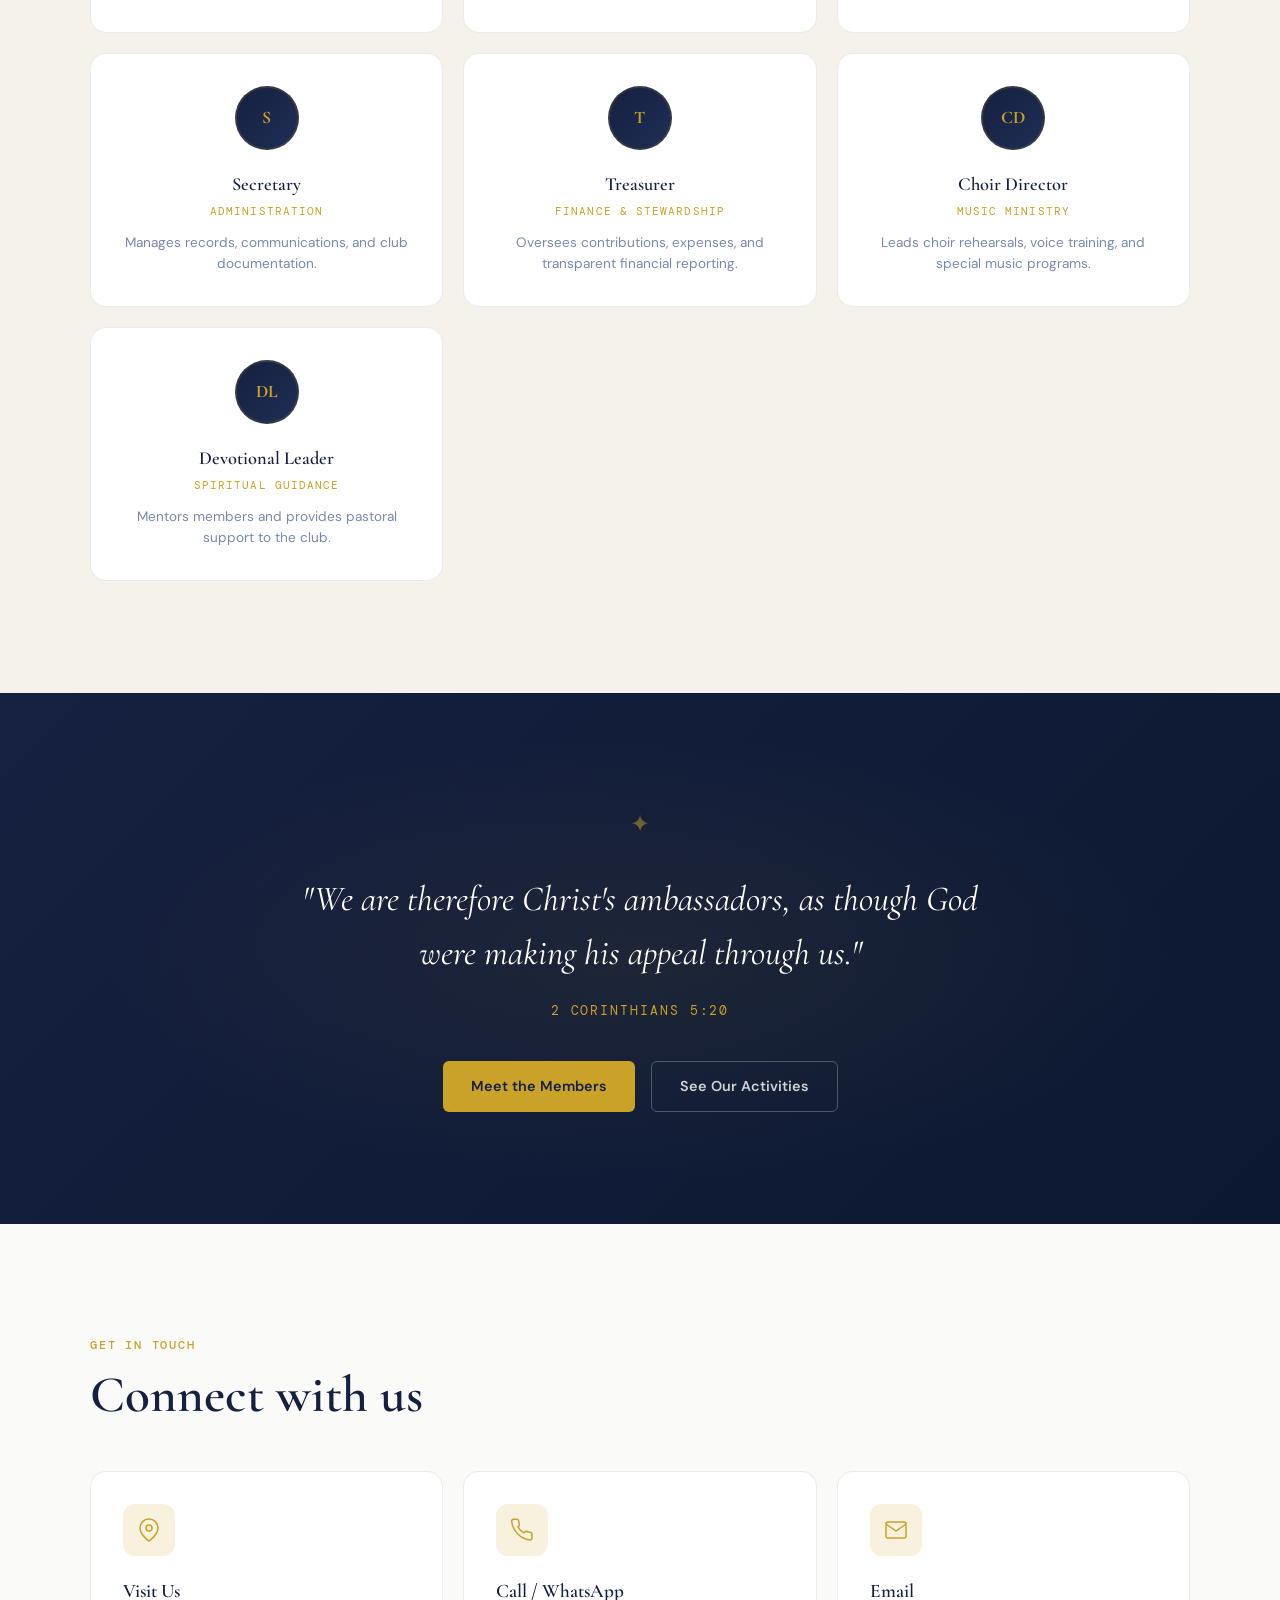
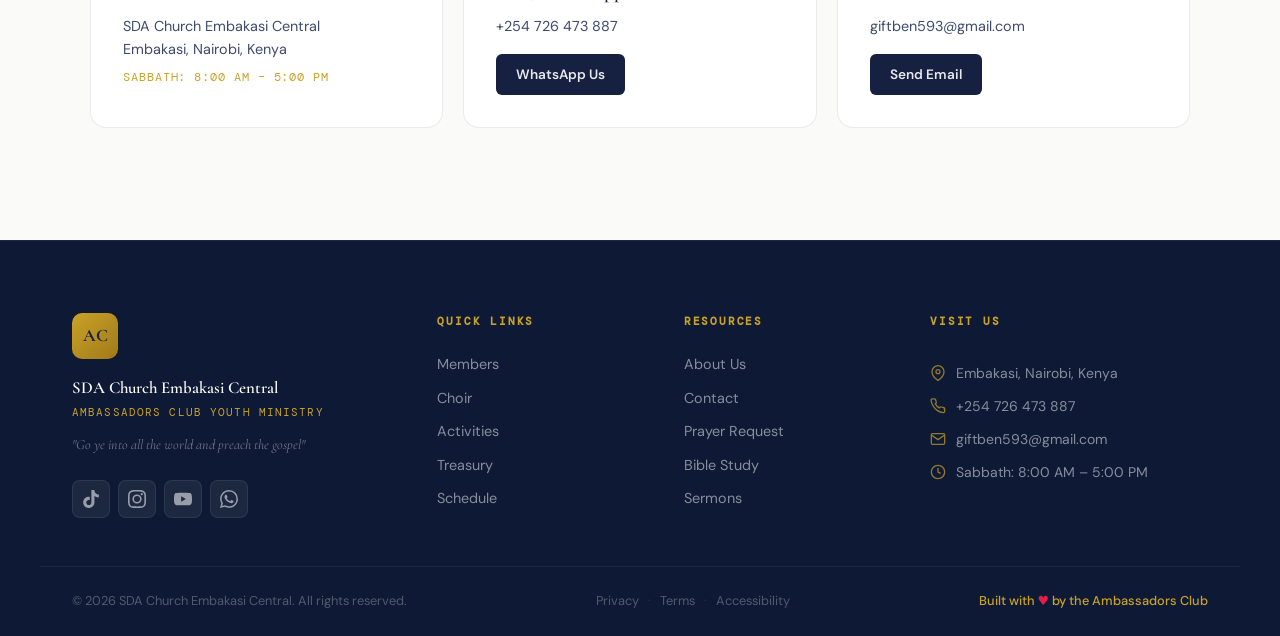
==== commit 6e977170: "Footer" ====
--- a/about.html
+++ b/about.html
@@ -285,58 +285,15 @@
   </section>
 
   <!-- FOOTER -->
-  <footer class="site-footer">
-    <div class="footer-inner">
-      <div class="footer-brand-col">
-        <div class="footer-mark">AC</div>
-        <p class="footer-brand-name">SDA Church Embakasi Central</p>
-        <p class="footer-brand-sub">Ambassadors Club Youth Ministry</p>
-        <p class="footer-motto">"Go ye into all the world and preach the gospel"</p>
-        <div class="footer-socials">
-          <a href="https://www.tiktok.com/@embakasi.central?_r=1&_t=ZS-97RNHsU6ztQ" class="social-btn" aria-label="TikTok"><svg width="18" height="18" viewBox="0 0 24 24" fill="currentColor"><path d="M12.525.02c1.31-.02 2.61-.01 3.91-.02.08 1.53.63 3.09 1.75 4.17 1.12 1.11 2.7 1.62 4.24 1.79v4.03c-1.44-.05-2.89-.35-4.2-.97-.57-.26-1.1-.59-1.62-.93-.01 2.92.01 5.84-.02 8.75-.08 1.4-.54 2.79-1.35 3.94-1.31 1.92-3.58 3.17-5.91 3.21-1.43.08-2.86-.31-4.08-1.03-2.02-1.19-3.44-3.37-3.65-5.71-.02-.5-.03-1-.01-1.49.18-1.9 1.12-3.72 2.58-4.96 1.66-1.44 3.98-2.13 6.15-1.72.02 1.48-.04 2.96-.04 4.44-.99-.32-2.15-.23-3.02.37-.63.41-1.11 1.04-1.36 1.75-.21.51-.15 1.07-.14 1.61.24 1.64 1.82 3.02 3.5 2.87 1.12-.01 2.19-.66 2.77-1.61.19-.33.4-.67.41-1.06.1-1.79.06-3.57.07-5.36.01-4.03-.01-8.05.02-12.07z"/></svg></a>
-          <a href="#" class="social-btn" aria-label="Instagram"><svg width="18" height="18" viewBox="0 0 24 24" fill="currentColor"><path d="M12 2.163c3.204 0 3.584.012 4.85.07 3.252.148 4.771 1.691 4.919 4.919.058 1.265.069 1.645.069 4.849 0 3.205-.012 3.584-.069 4.849-.149 3.225-1.664 4.771-4.919 4.919-1.266.058-1.644.07-4.85.07-3.204 0-3.584-.012-4.849-.07-3.26-.149-4.771-1.699-4.919-4.92-.058-1.265-.07-1.644-.07-4.849 0-3.204.013-3.583.07-4.849.149-3.227 1.664-4.771 4.919-4.919 1.266-.057 1.645-.069 4.849-.069zM12 0C8.741 0 8.333.014 7.053.072 2.695.272.273 2.69.073 7.052.014 8.333 0 8.741 0 12c0 3.259.014 3.668.072 4.948.2 4.358 2.618 6.78 6.98 6.98C8.333 23.986 8.741 24 12 24c3.259 0 3.668-.014 4.948-.072 4.354-.2 6.782-2.618 6.979-6.98.059-1.28.073-1.689.073-4.948 0-3.259-.014-3.667-.072-4.947-.196-4.354-2.617-6.78-6.979-6.98C15.668.014 15.259 0 12 0zm0 5.838a6.162 6.162 0 100 12.324 6.162 6.162 0 000-12.324zM12 16a4 4 0 110-8 4 4 0 010 8zm6.406-11.845a1.44 1.44 0 100 2.881 1.44 1.44 0 000-2.881z"/></svg></a>
-          <a href="https://youtube.com/@embakasicentralsdachurch2858" class="social-btn" aria-label="YouTube"><svg width="18" height="18" viewBox="0 0 24 24" fill="currentColor"><path d="M23.498 6.186a3.016 3.016 0 00-2.122-2.136C19.505 3.545 12 3.545 12 3.545s-7.505 0-9.377.505A3.017 3.017 0 00.502 6.186C0 8.07 0 12 0 12s0 3.93.502 5.814a3.016 3.016 0 002.122 2.136c1.871.505 9.376.505 9.376.505s7.505 0 9.377-.505a3.015 3.015 0 002.122-2.136C24 15.93 24 12 24 12s0-3.93-.502-5.814zM9.545 15.568V8.432L15.818 12l-6.273 3.568z"/></svg></a>
-          <a href="https://chat.whatsapp.com/Ir49xa1Gvu8HYFnD82CthV" class="social-btn" aria-label="WhatsApp"><svg width="18" height="18" viewBox="0 0 24 24" fill="currentColor"><path d="M17.472 14.382c-.297-.149-1.758-.867-2.03-.967-.273-.099-.471-.148-.67.15-.197.297-.767.966-.94 1.164-.173.199-.347.223-.644.075-.297-.15-1.255-.463-2.39-1.475-.883-.788-1.48-1.761-1.653-2.059-.173-.297-.018-.458.13-.606.134-.133.298-.347.446-.52.149-.174.198-.298.298-.497.099-.198.05-.371-.025-.52-.075-.149-.669-1.612-.916-2.207-.242-.579-.487-.5-.669-.51-.173-.008-.371-.01-.57-.01-.198 0-.52.074-.792.372-.272.297-1.04 1.016-1.04 2.479 0 1.462 1.065 2.875 1.213 3.074.149.198 2.096 3.2 5.077 4.487.709.306 1.262.489 1.694.625.712.227 1.36.195 1.871.118.571-.085 1.758-.719 2.006-1.413.248-.694.248-1.289.173-1.413-.074-.124-.272-.198-.57-.347m-5.421 7.403h-.004a9.87 9.87 0 01-5.031-1.378l-.361-.214-3.741.982.998-3.648-.235-.374a9.86 9.86 0 01-1.51-5.26c.001-5.45 4.436-9.884 9.888-9.884 2.64 0 5.122 1.03 6.988 2.898a9.825 9.825 0 012.893 6.994c-.003 5.45-4.437 9.884-9.885 9.884m8.413-18.297A11.815 11.815 0 0012.05 0C5.495 0 .16 5.335.157 11.892c0 2.096.547 4.142 1.588 5.945L.057 24l6.305-1.654a11.882 11.882 0 005.683 1.448h.005c6.554 0 11.89-5.335 11.893-11.893a11.821 11.821 0 00-3.48-8.413z"/></svg></a>
-        </div>
-      </div>
-      <div class="footer-links-col">
-        <h5>Quick Links</h5>
-        <ul>
-          <li><a href="members.html">Members</a></li>
-          <li><a href="choir.html">Choir</a></li>
-          <li><a href="activities.html">Activities</a></li>
-          <li><a href="treasury.html">Treasury</a></li>
-          <li><a href="schedule.html">Schedule</a></li>
-        </ul>
-      </div>
-      <div class="footer-links-col">
-        <h5>Resources</h5>
-        <ul>
-          <li><a href="about.html">About Us</a></li>
-          <li><a href="https://wa.me/254726473887">Contact</a></li>
-          <li><a href="https://wa.me/254726473887">Prayer Request</a></li>
-          <li><a href="https://youtube.com/@embakasicentralsdachurch2858">Bible Study</a></li>
-          <li><a href="https://youtube.com/@embakasicentralsdachurch2858">Sermons</a></li>
-        </ul>
-      </div>
-      <div class="footer-contact-col">
-        <h5>Visit Us</h5>
-        <div class="contact-row"><svg width="16" height="16" viewBox="0 0 24 24" fill="none" stroke="currentColor" stroke-width="2"><path d="M21 10c0 7-9 13-9 13s-9-6-9-13a9 9 0 0 1 18 0z"/><circle cx="12" cy="10" r="3"/></svg><span>Embakasi, Nairobi, Kenya</span></div>
-        <div class="contact-row"><svg width="16" height="16" viewBox="0 0 24 24" fill="none" stroke="currentColor" stroke-width="2"><path d="M22 16.92v3a2 2 0 0 1-2.18 2 19.79 19.79 0 0 1-8.63-3.07A19.5 19.5 0 0 1 4.69 12a19.79 19.79 0 0 1-3.07-8.67A2 2 0 0 1 3.6 1.27h3a2 2 0 0 1 2 1.72c.127.96.361 1.903.7 2.81a2 2 0 0 1-.45 2.11L7.91 8.85a16 16 0 0 0 6 6l.9-.9a2 2 0 0 1 2.11-.45c.907.339 1.85.573 2.81.7A2 2 0 0 1 21.73 16.92z"/></svg><span>+254 726 473 887</span></div>
-        <div class="contact-row"><svg width="16" height="16" viewBox="0 0 24 24" fill="none" stroke="currentColor" stroke-width="2"><circle cx="12" cy="12" r="10"/><path d="M12 6v6l4 2"/></svg><span>Sabbath: 8:00 AM – 5:00 PM</span></div>
-      </div>
-    </div>
-    <div class="footer-bottom-bar">
-      <p>© <span class="current-year"></span> SDA Church Embakasi Central. All rights reserved.</p>
-      <div class="footer-bottom-links"><a href="#">Privacy</a><span>·</span><a href="#">Terms</a><span>·</span><a href="#">Accessibility</a></div>
-      <p class="footer-credit">Built with <span class="heart">♥</span> by the Ambassadors Club</p>
-    </div>
-  </footer>
+<footer class="footer">
+  <div id="siteFooter"></div>
+</footer>
 
   <button class="back-to-top" id="backToTop" aria-label="Back to top">
     <svg width="20" height="20" viewBox="0 0 24 24" fill="none" stroke="currentColor" stroke-width="2.5"><path d="M18 15l-6-6-6 6"/></svg>
   </button>
 
+  <script src="js/footer.js"></script>
   <script src="js/theme-toggle.js"></script>
   <script src="js/main.js"></script>
   <script src="js/about.js"></script>
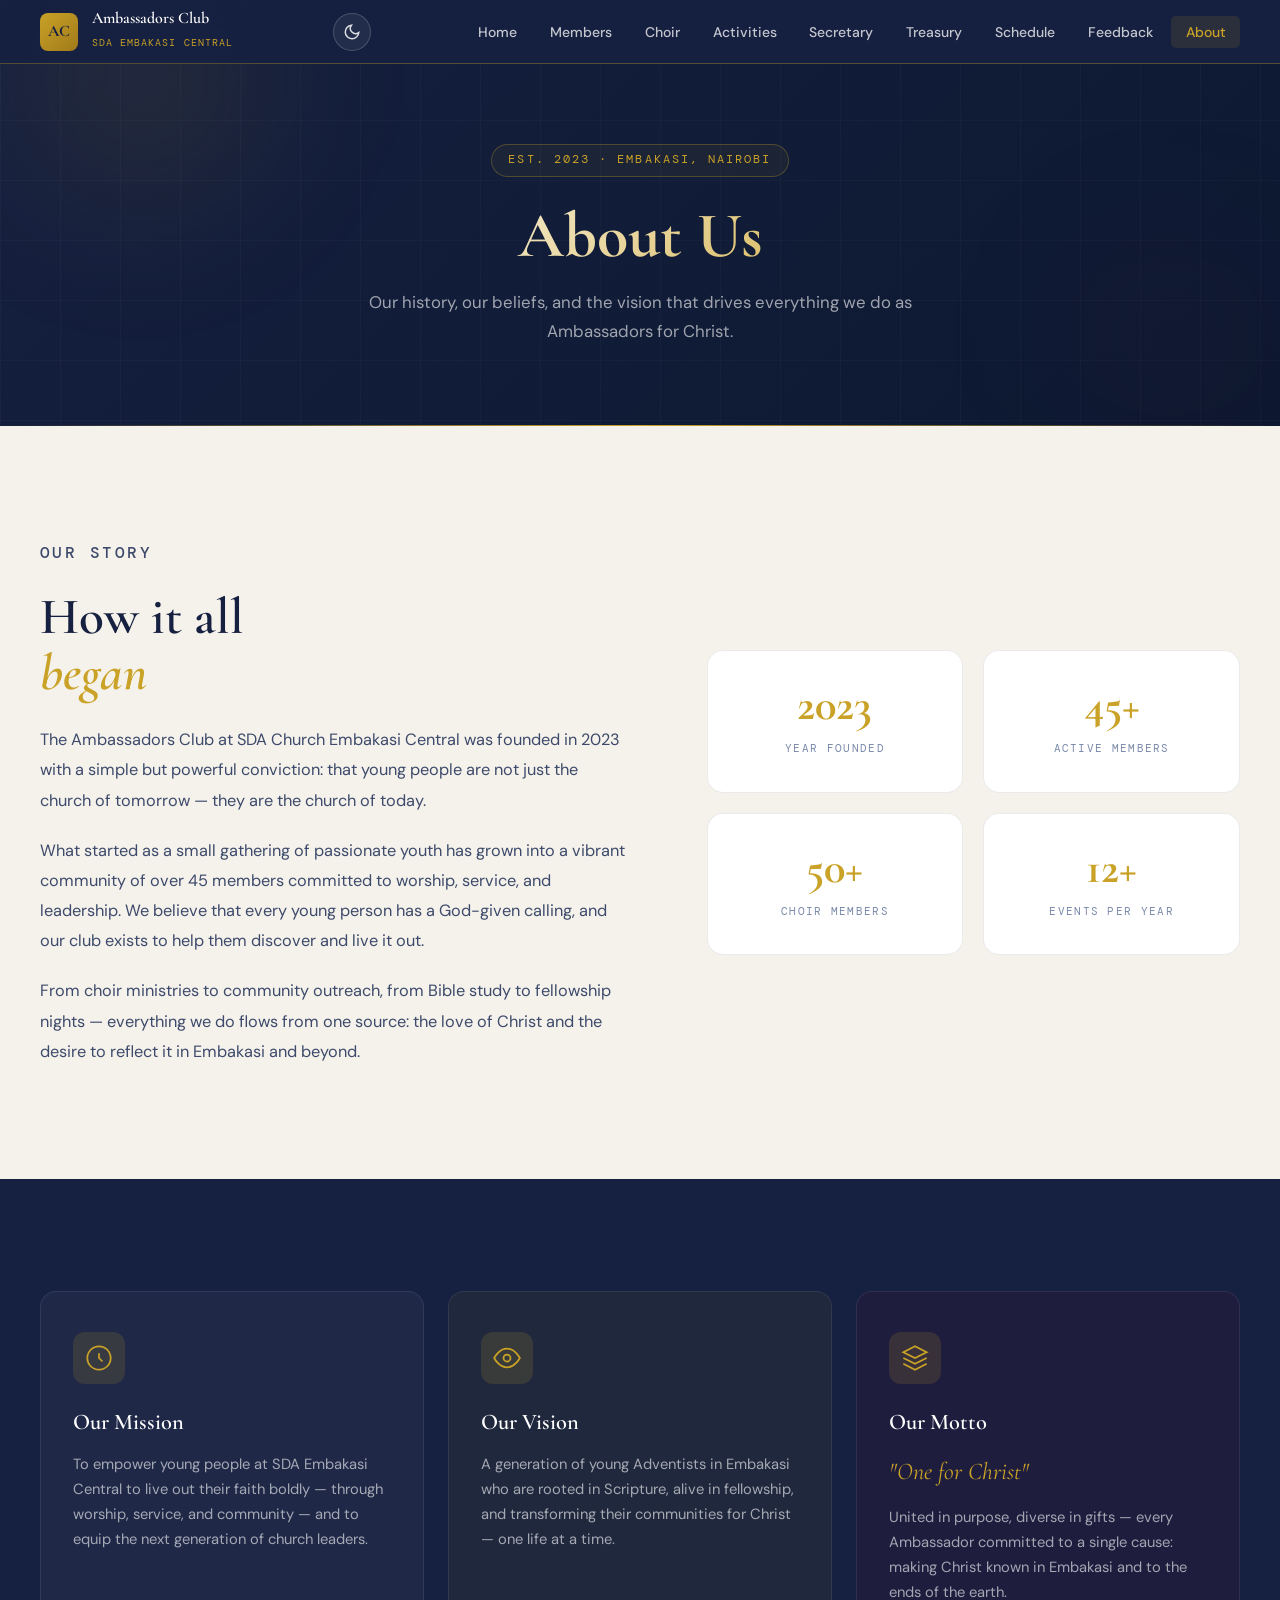
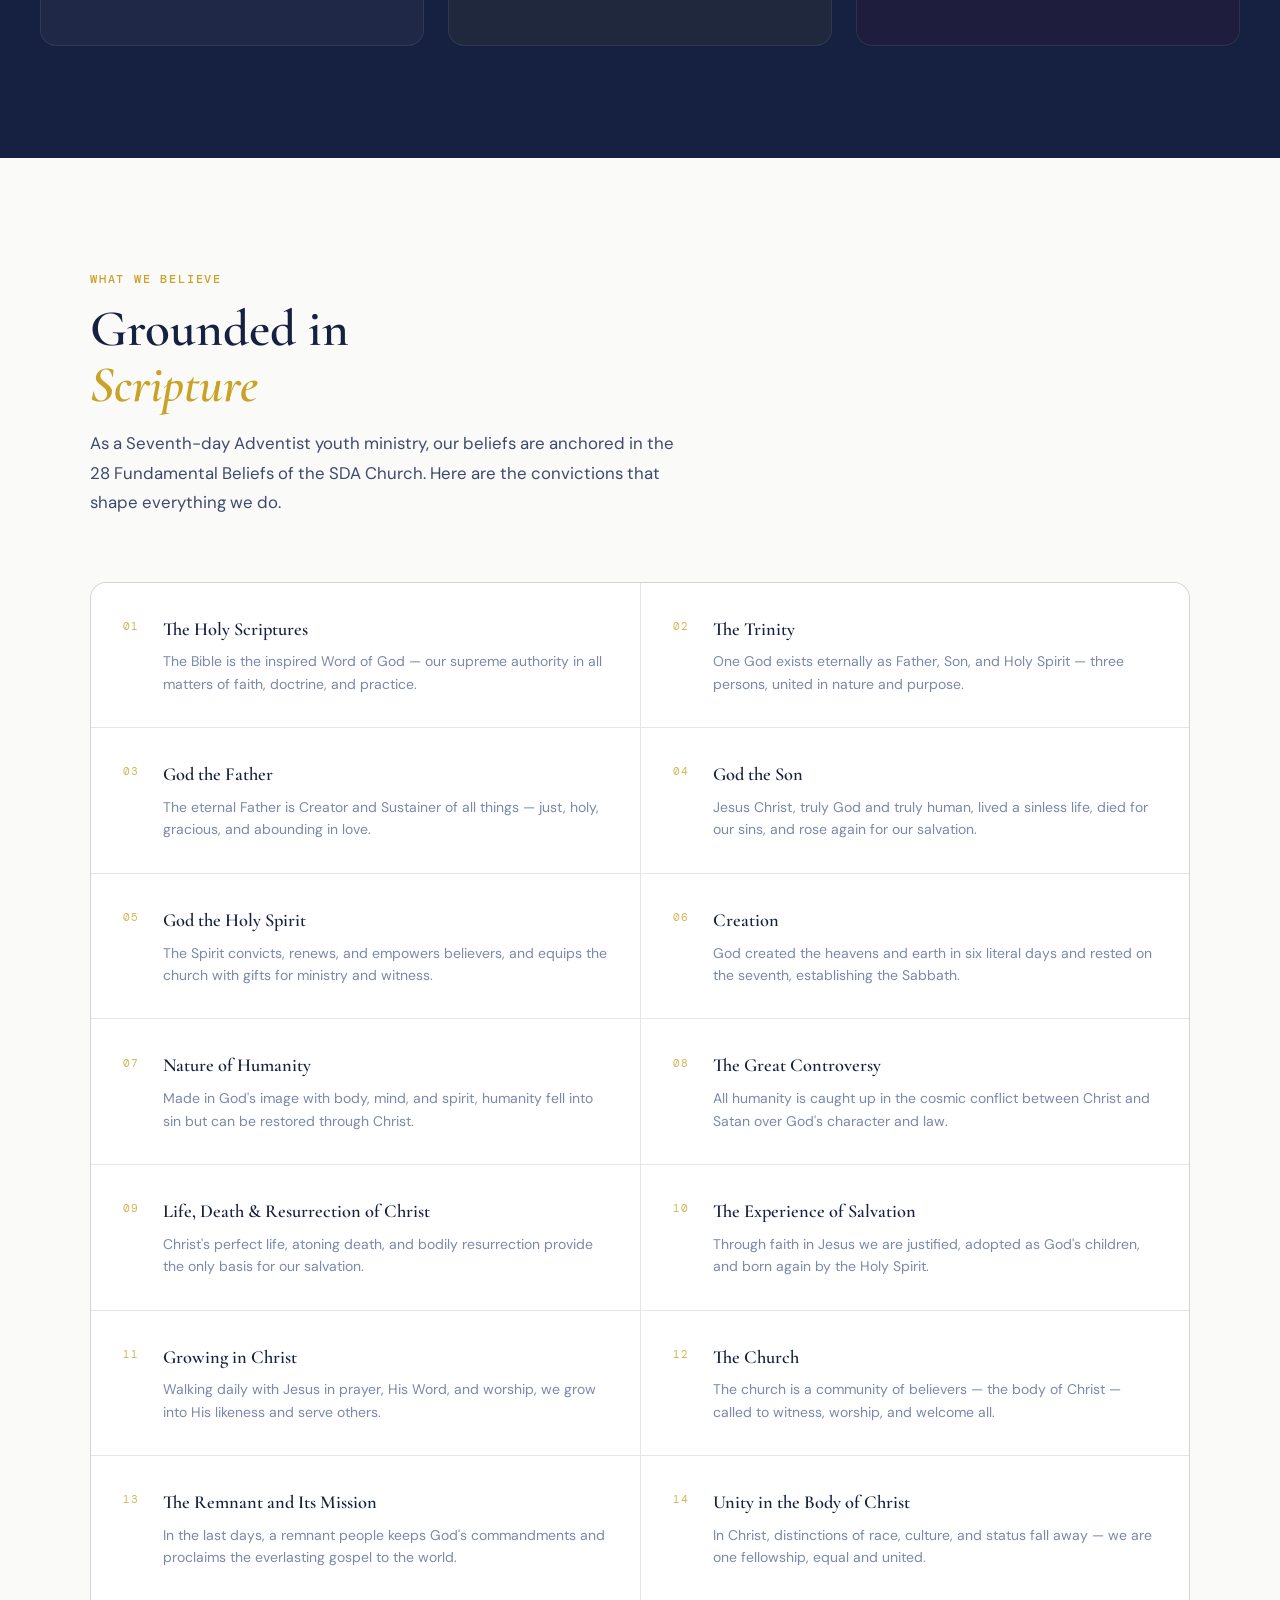
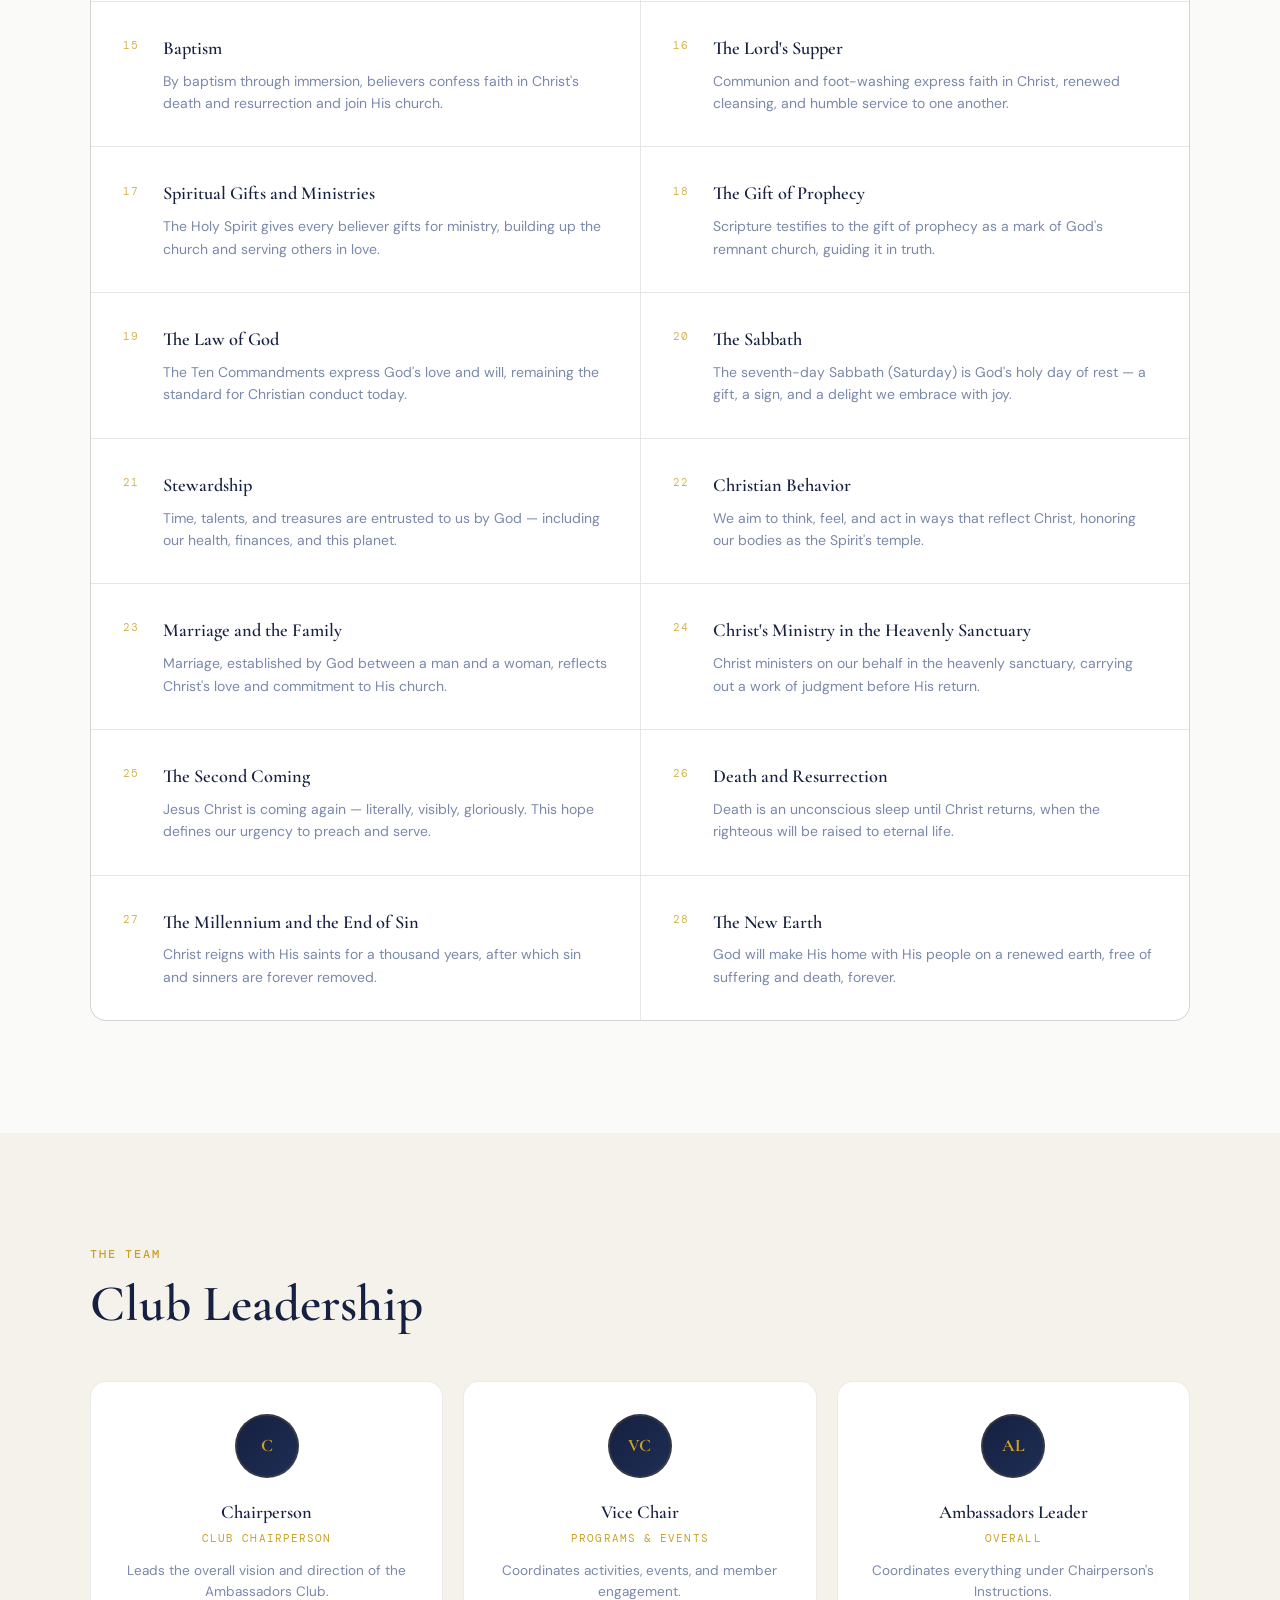
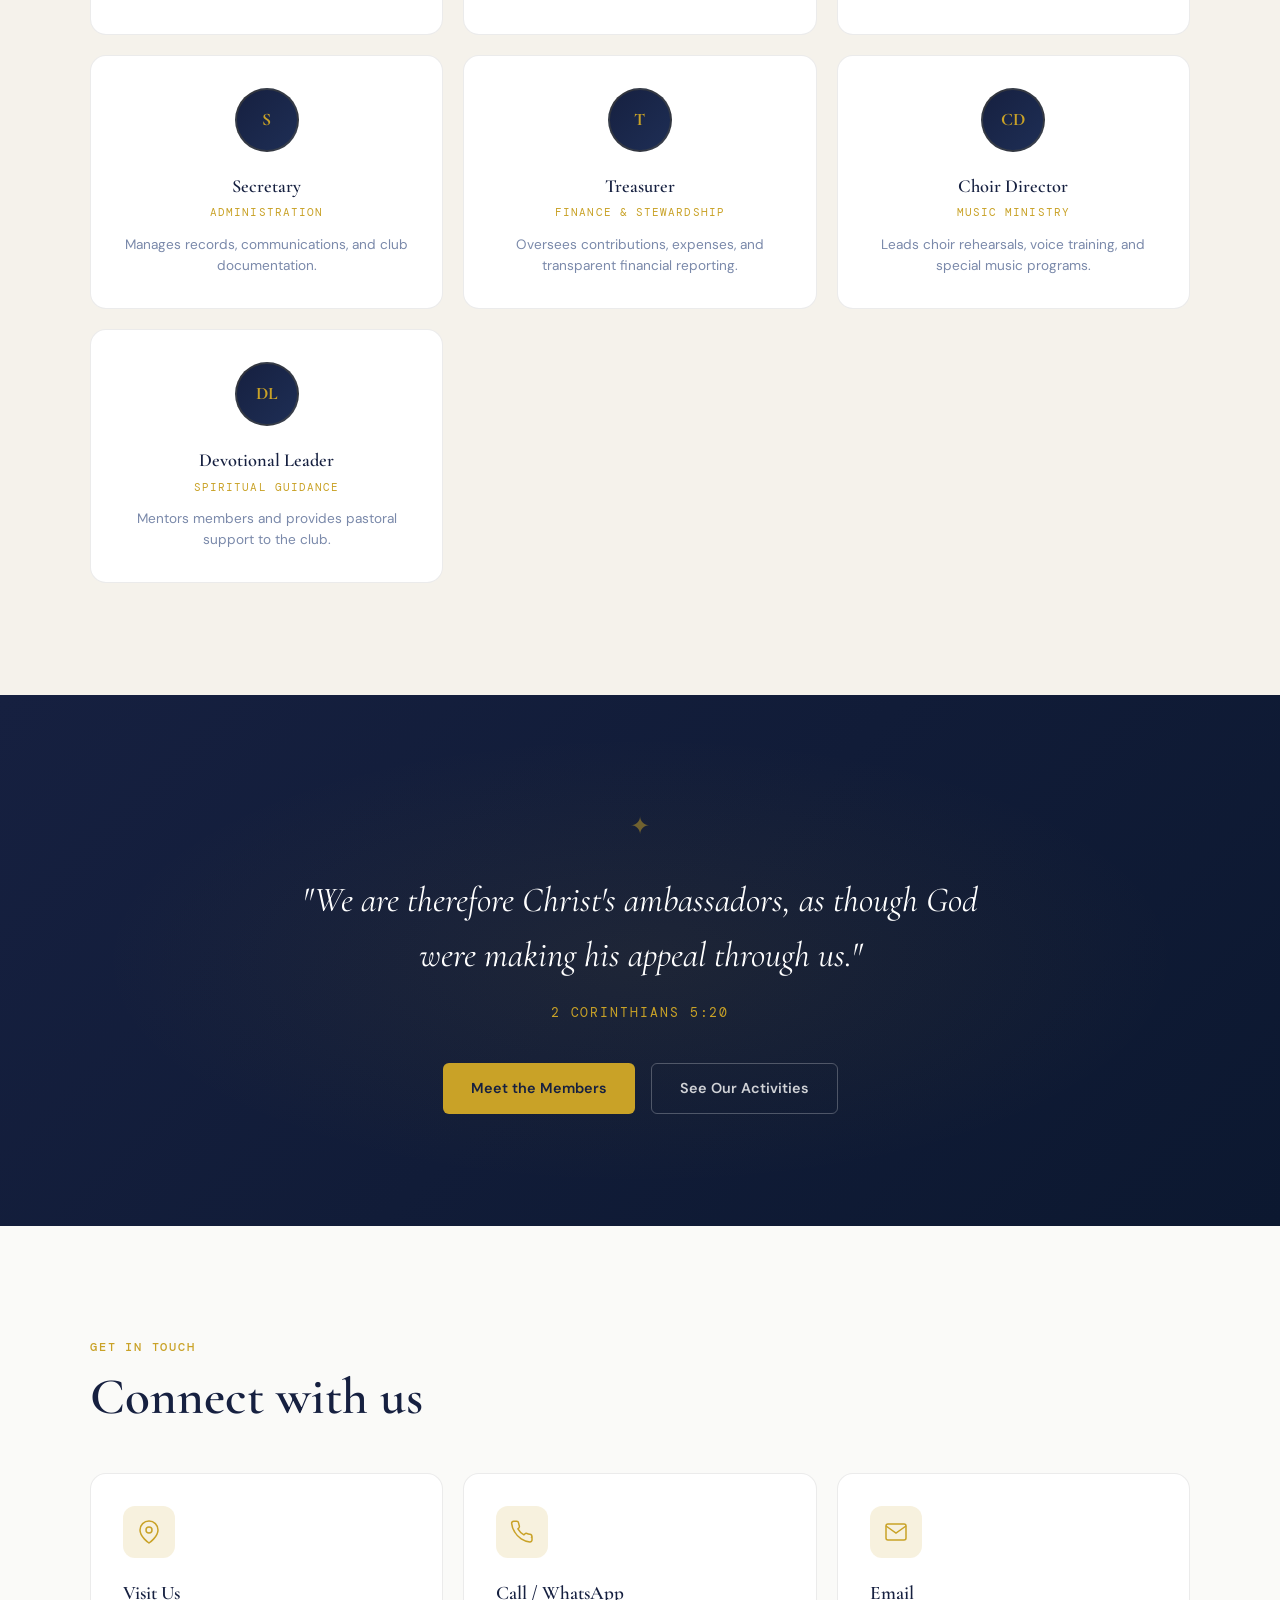
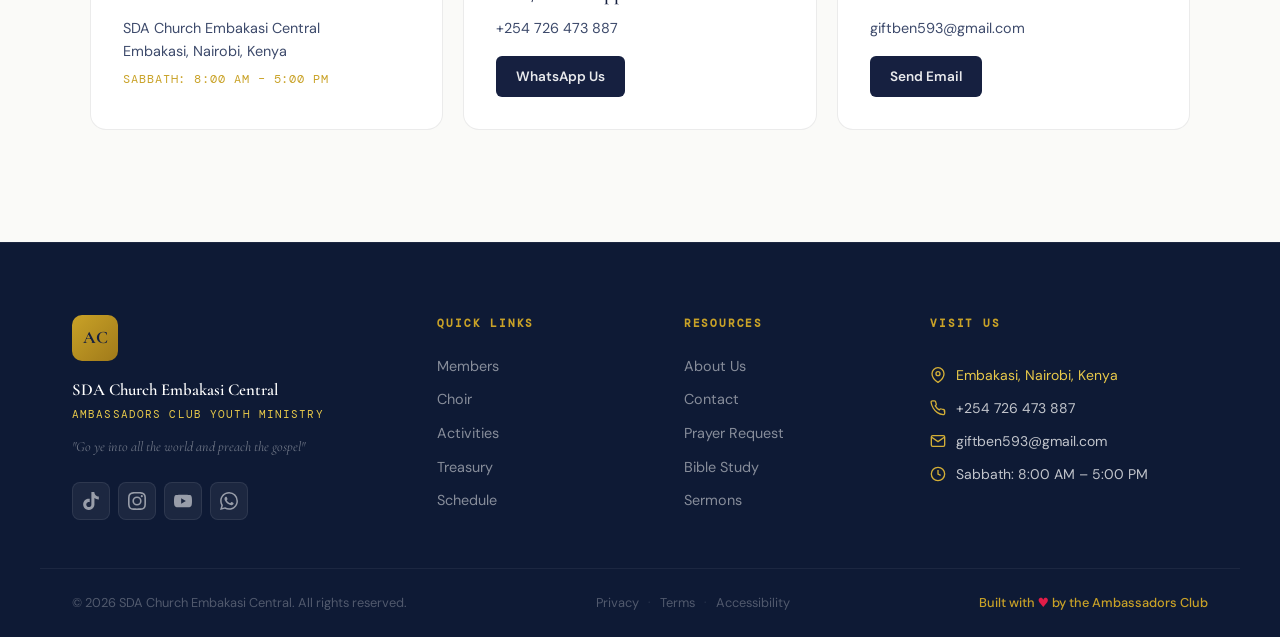
==== commit b85b9284: "Beliefs" ====
--- a/about.html
+++ b/about.html
@@ -68,7 +68,7 @@
         <p class="section-label">Our Story</p>
         <h2 class="section-heading">How it all<br><em>began</em></h2>
         <p>The Ambassadors Club at SDA Church Embakasi Central was founded in 2023 with a simple but powerful conviction: that young people are not just the church of tomorrow — they are the church of today.</p>
-        <p>What started as a small gathering of passionate youth has grown into a vibrant community of over 44 members committed to worship, service, and leadership. We believe that every young person has a God-given calling, and our club exists to help them discover and live it out.</p>
+        <p>What started as a small gathering of passionate youth has grown into a vibrant community of over 45 members committed to worship, service, and leadership. We believe that every young person has a God-given calling, and our club exists to help them discover and live it out.</p>
         <p>From choir ministries to community outreach, from Bible study to fellowship nights — everything we do flows from one source: the love of Christ and the desire to reflect it in Embakasi and beyond.</p>
       </div>
       <div class="about-story-visual">
@@ -78,7 +78,7 @@
             <span class="ss-label">Year Founded</span>
           </div>
           <div class="story-stat reveal-child">
-            <span class="ss-num">60+</span>
+            <span class="ss-num">45+</span>
             <span class="ss-label">Active Members</span>
           </div>
           <div class="story-stat reveal-child">
@@ -141,36 +141,190 @@
         <div class="belief-item reveal-child">
           <div class="belief-num">02</div>
           <div class="belief-text">
+            <h4>The Trinity</h4>
+            <p>One God exists eternally as Father, Son, and Holy Spirit — three persons, united in nature and purpose.</p>
+          </div>
+        </div>
+        <div class="belief-item reveal-child">
+          <div class="belief-num">03</div>
+          <div class="belief-text">
+            <h4>God the Father</h4>
+            <p>The eternal Father is Creator and Sustainer of all things — just, holy, gracious, and abounding in love.</p>
+          </div>
+        </div>
+        <div class="belief-item reveal-child">
+          <div class="belief-num">04</div>
+          <div class="belief-text">
+            <h4>God the Son</h4>
+            <p>Jesus Christ, truly God and truly human, lived a sinless life, died for our sins, and rose again for our salvation.</p>
+          </div>
+        </div>
+        <div class="belief-item reveal-child">
+          <div class="belief-num">05</div>
+          <div class="belief-text">
+            <h4>God the Holy Spirit</h4>
+            <p>The Spirit convicts, renews, and empowers believers, and equips the church with gifts for ministry and witness.</p>
+          </div>
+        </div>
+        <div class="belief-item reveal-child">
+          <div class="belief-num">06</div>
+          <div class="belief-text">
+            <h4>Creation</h4>
+            <p>God created the heavens and earth in six literal days and rested on the seventh, establishing the Sabbath.</p>
+          </div>
+        </div>
+        <div class="belief-item reveal-child">
+          <div class="belief-num">07</div>
+          <div class="belief-text">
+            <h4>Nature of Humanity</h4>
+            <p>Made in God's image with body, mind, and spirit, humanity fell into sin but can be restored through Christ.</p>
+          </div>
+        </div>
+        <div class="belief-item reveal-child">
+          <div class="belief-num">08</div>
+          <div class="belief-text">
+            <h4>The Great Controversy</h4>
+            <p>All humanity is caught up in the cosmic conflict between Christ and Satan over God's character and law.</p>
+          </div>
+        </div>
+        <div class="belief-item reveal-child">
+          <div class="belief-num">09</div>
+          <div class="belief-text">
+            <h4>Life, Death & Resurrection of Christ</h4>
+            <p>Christ's perfect life, atoning death, and bodily resurrection provide the only basis for our salvation.</p>
+          </div>
+        </div>
+        <div class="belief-item reveal-child">
+          <div class="belief-num">10</div>
+          <div class="belief-text">
+            <h4>The Experience of Salvation</h4>
+            <p>Through faith in Jesus we are justified, adopted as God's children, and born again by the Holy Spirit.</p>
+          </div>
+        </div>
+        <div class="belief-item reveal-child">
+          <div class="belief-num">11</div>
+          <div class="belief-text">
+            <h4>Growing in Christ</h4>
+            <p>Walking daily with Jesus in prayer, His Word, and worship, we grow into His likeness and serve others.</p>
+          </div>
+        </div>
+        <div class="belief-item reveal-child">
+          <div class="belief-num">12</div>
+          <div class="belief-text">
+            <h4>The Church</h4>
+            <p>The church is a community of believers — the body of Christ — called to witness, worship, and welcome all.</p>
+          </div>
+        </div>
+        <div class="belief-item reveal-child">
+          <div class="belief-num">13</div>
+          <div class="belief-text">
+            <h4>The Remnant and Its Mission</h4>
+            <p>In the last days, a remnant people keeps God's commandments and proclaims the everlasting gospel to the world.</p>
+          </div>
+        </div>
+        <div class="belief-item reveal-child">
+          <div class="belief-num">14</div>
+          <div class="belief-text">
+            <h4>Unity in the Body of Christ</h4>
+            <p>In Christ, distinctions of race, culture, and status fall away — we are one fellowship, equal and united.</p>
+          </div>
+        </div>
+        <div class="belief-item reveal-child">
+          <div class="belief-num">15</div>
+          <div class="belief-text">
+            <h4>Baptism</h4>
+            <p>By baptism through immersion, believers confess faith in Christ's death and resurrection and join His church.</p>
+          </div>
+        </div>
+        <div class="belief-item reveal-child">
+          <div class="belief-num">16</div>
+          <div class="belief-text">
+            <h4>The Lord's Supper</h4>
+            <p>Communion and foot-washing express faith in Christ, renewed cleansing, and humble service to one another.</p>
+          </div>
+        </div>
+        <div class="belief-item reveal-child">
+          <div class="belief-num">17</div>
+          <div class="belief-text">
+            <h4>Spiritual Gifts and Ministries</h4>
+            <p>The Holy Spirit gives every believer gifts for ministry, building up the church and serving others in love.</p>
+          </div>
+        </div>
+        <div class="belief-item reveal-child">
+          <div class="belief-num">18</div>
+          <div class="belief-text">
+            <h4>The Gift of Prophecy</h4>
+            <p>Scripture testifies to the gift of prophecy as a mark of God's remnant church, guiding it in truth.</p>
+          </div>
+        </div>
+        <div class="belief-item reveal-child">
+          <div class="belief-num">19</div>
+          <div class="belief-text">
+            <h4>The Law of God</h4>
+            <p>The Ten Commandments express God's love and will, remaining the standard for Christian conduct today.</p>
+          </div>
+        </div>
+        <div class="belief-item reveal-child">
+          <div class="belief-num">20</div>
+          <div class="belief-text">
             <h4>The Sabbath</h4>
             <p>The seventh-day Sabbath (Saturday) is God's holy day of rest — a gift, a sign, and a delight we embrace with joy.</p>
           </div>
         </div>
         <div class="belief-item reveal-child">
-          <div class="belief-num">03</div>
-          <div class="belief-text">
-            <h4>Salvation by Grace</h4>
-            <p>We are saved by grace alone through faith in Jesus Christ — not by works, but to do good works as a response to His love.</p>
-          </div>
-        </div>
-        <div class="belief-item reveal-child">
-          <div class="belief-num">04</div>
+          <div class="belief-num">21</div>
+          <div class="belief-text">
+            <h4>Stewardship</h4>
+            <p>Time, talents, and treasures are entrusted to us by God — including our health, finances, and this planet.</p>
+          </div>
+        </div>
+        <div class="belief-item reveal-child">
+          <div class="belief-num">22</div>
+          <div class="belief-text">
+            <h4>Christian Behavior</h4>
+            <p>We aim to think, feel, and act in ways that reflect Christ, honoring our bodies as the Spirit's temple.</p>
+          </div>
+        </div>
+        <div class="belief-item reveal-child">
+          <div class="belief-num">23</div>
+          <div class="belief-text">
+            <h4>Marriage and the Family</h4>
+            <p>Marriage, established by God between a man and a woman, reflects Christ's love and commitment to His church.</p>
+          </div>
+        </div>
+        <div class="belief-item reveal-child">
+          <div class="belief-num">24</div>
+          <div class="belief-text">
+            <h4>Christ's Ministry in the Heavenly Sanctuary</h4>
+            <p>Christ ministers on our behalf in the heavenly sanctuary, carrying out a work of judgment before His return.</p>
+          </div>
+        </div>
+        <div class="belief-item reveal-child">
+          <div class="belief-num">25</div>
           <div class="belief-text">
             <h4>The Second Coming</h4>
             <p>Jesus Christ is coming again — literally, visibly, gloriously. This hope defines our urgency to preach and serve.</p>
           </div>
         </div>
         <div class="belief-item reveal-child">
-          <div class="belief-num">05</div>
-          <div class="belief-text">
-            <h4>Stewardship</h4>
-            <p>Time, talents, and treasures are entrusted to us by God — including our health, finances, and this planet.</p>
-          </div>
-        </div>
-        <div class="belief-item reveal-child">
-          <div class="belief-num">06</div>
-          <div class="belief-text">
-            <h4>The Church</h4>
-            <p>The church is a community of believers — the body of Christ — called to witness, worship, and welcome all.</p>
+          <div class="belief-num">26</div>
+          <div class="belief-text">
+            <h4>Death and Resurrection</h4>
+            <p>Death is an unconscious sleep until Christ returns, when the righteous will be raised to eternal life.</p>
+          </div>
+        </div>
+        <div class="belief-item reveal-child">
+          <div class="belief-num">27</div>
+          <div class="belief-text">
+            <h4>The Millennium and the End of Sin</h4>
+            <p>Christ reigns with His saints for a thousand years, after which sin and sinners are forever removed.</p>
+          </div>
+        </div>
+        <div class="belief-item reveal-child">
+          <div class="belief-num">28</div>
+          <div class="belief-text">
+            <h4>The New Earth</h4>
+            <p>God will make His home with His people on a renewed earth, free of suffering and death, forever.</p>
           </div>
         </div>
       </div>
@@ -285,16 +439,16 @@
   </section>
 
   <!-- FOOTER -->
-<footer class="footer">
-  <div id="siteFooter"></div>
-</footer>
+  <footer class="footer">
+    <div id="siteFooter"></div>
+  </footer>
 
   <button class="back-to-top" id="backToTop" aria-label="Back to top">
     <svg width="20" height="20" viewBox="0 0 24 24" fill="none" stroke="currentColor" stroke-width="2.5"><path d="M18 15l-6-6-6 6"/></svg>
   </button>
 
+  <script src="js/theme-toggle.js"></script>
   <script src="js/footer.js"></script>
-  <script src="js/theme-toggle.js"></script>
   <script src="js/main.js"></script>
   <script src="js/about.js"></script>
 </body>
--- a/css/components.css
+++ b/css/components.css
@@ -186,7 +186,7 @@
 
 .footer-brand-sub {
   font-family: var(--font-mono); font-size: 0.7rem; letter-spacing: 0.1em;
-  text-transform: uppercase; color: var(--gold); margin-bottom: 0.75rem;
+  text-transform: uppercase; color: #e8c94a; margin-bottom: 0.75rem;
 }
 
 .footer-motto {
@@ -229,11 +229,20 @@
 
 .contact-row {
   display: flex; align-items: flex-start; gap: 0.625rem;
-  font-size: 0.875rem; color: rgba(255,255,255,0.50); line-height: 1.5;
+  font-size: 0.875rem; color: rgba(255,255,255,0.75); line-height: 1.5;
 }
 
 .contact-row svg {
-  flex-shrink: 0; margin-top: 0.15rem; color: var(--gold); opacity: 0.7;
+  flex-shrink: 0; margin-top: 0.15rem; color: #d4af37; opacity: 1;
+}
+
+a.contact-row {
+  color: #e8c94a;
+  transition: color 0.2s var(--ease, ease);
+}
+a.contact-row:hover {
+  color: #f2dc7a;
+  text-decoration: underline;
 }
 
 /* Bottom bar — works for both .footer-bottom and .footer-bottom-bar */
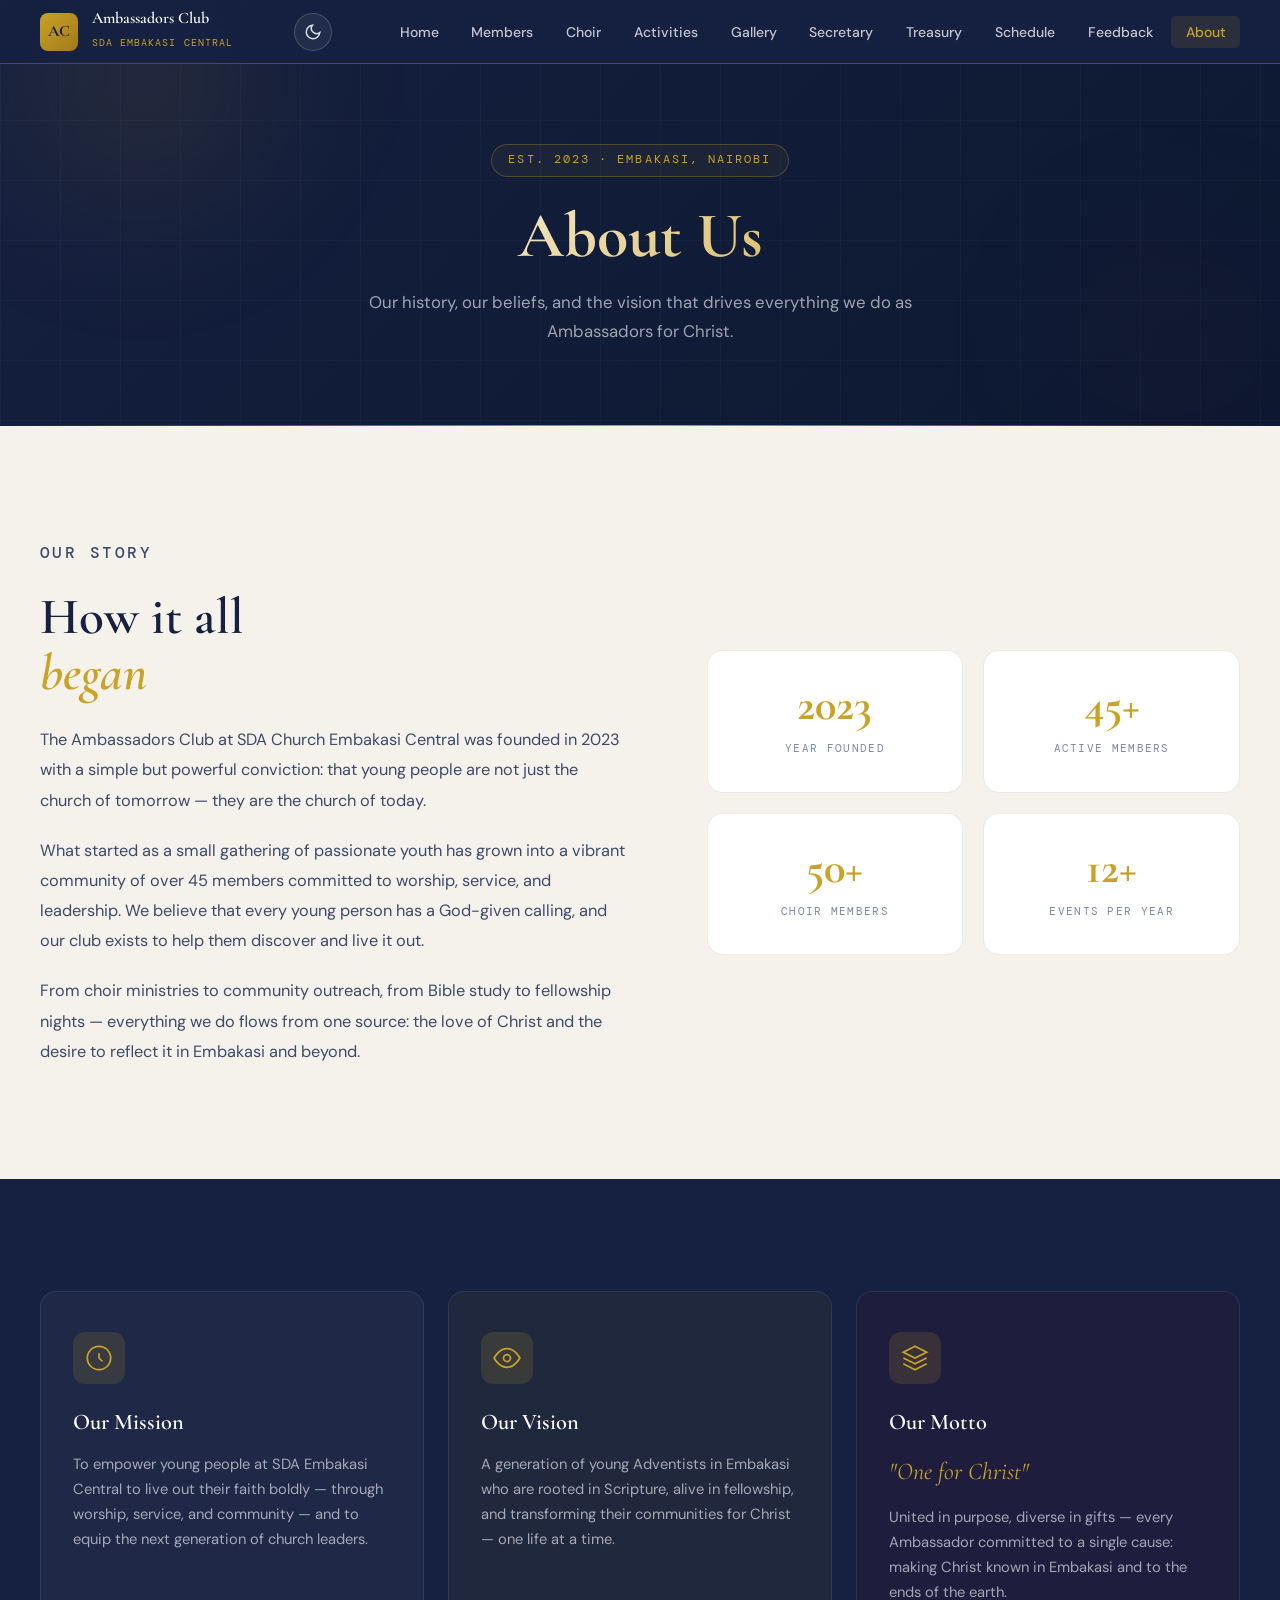
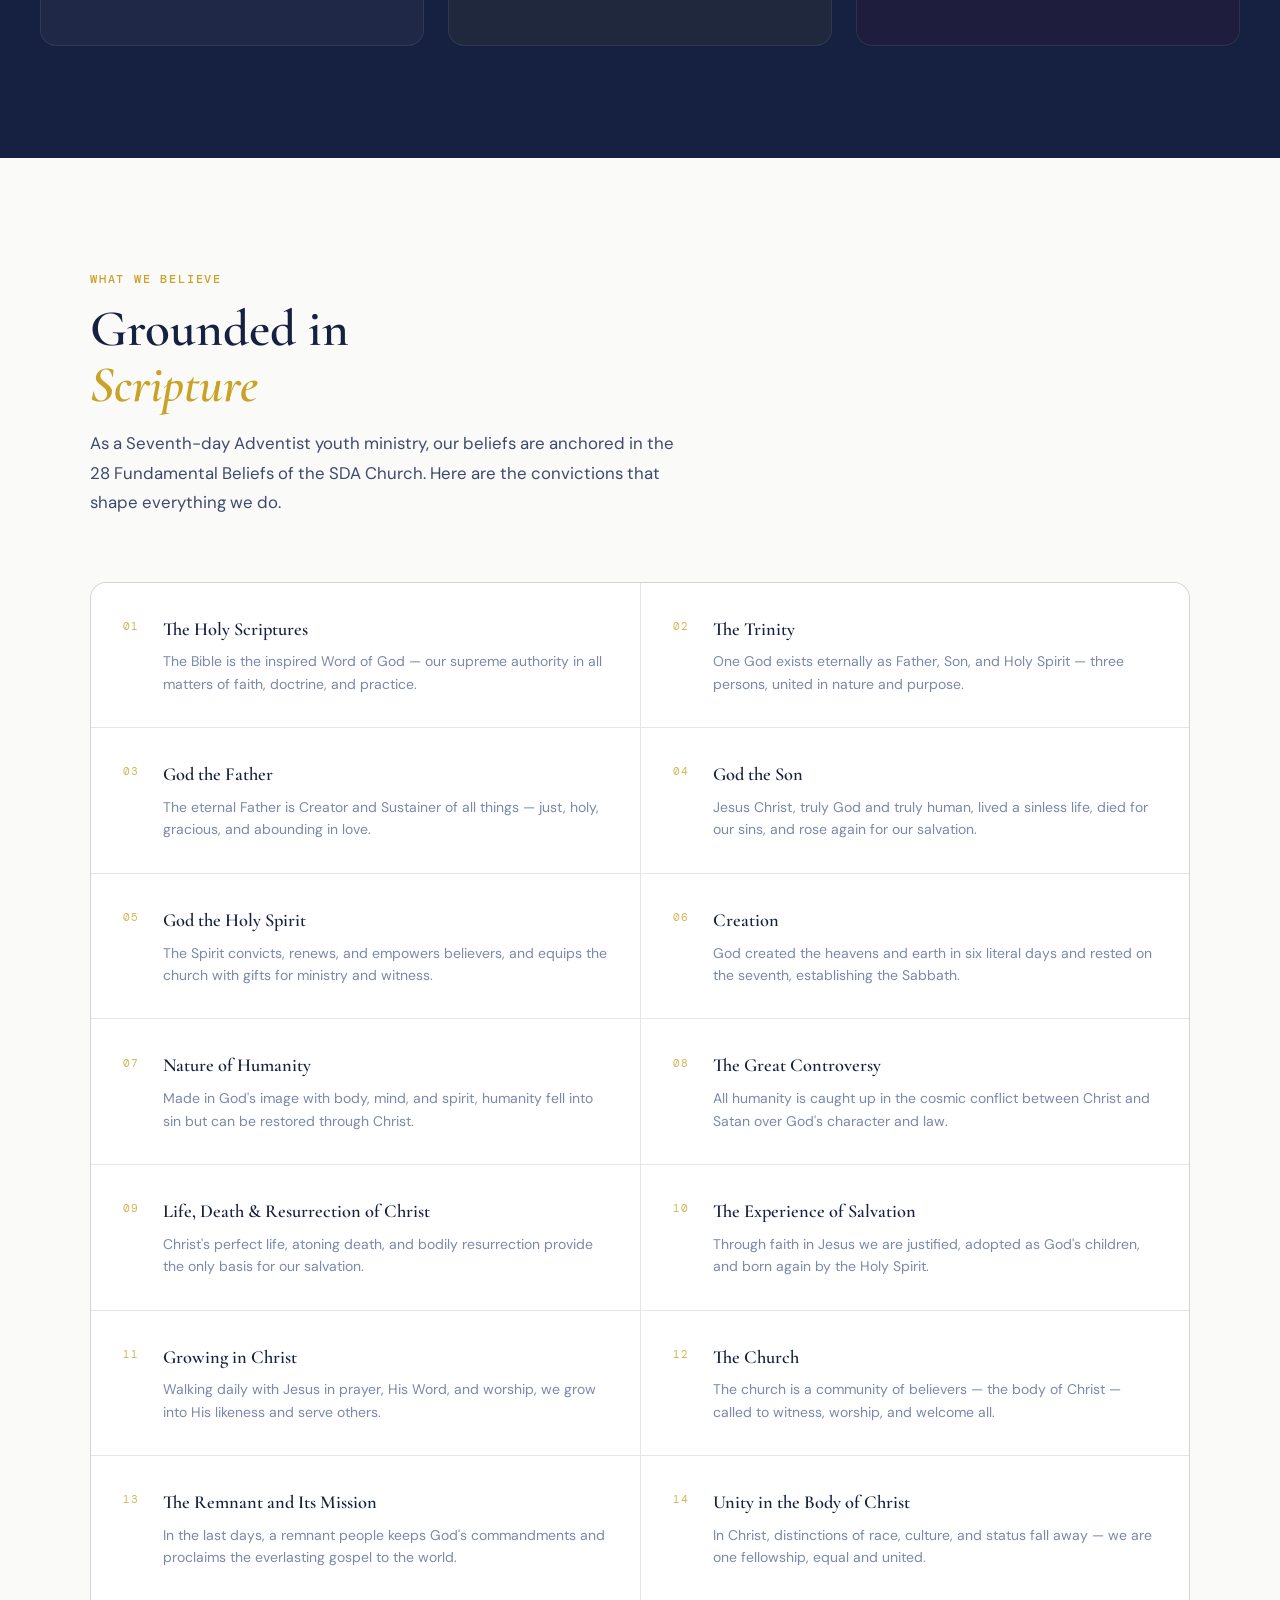
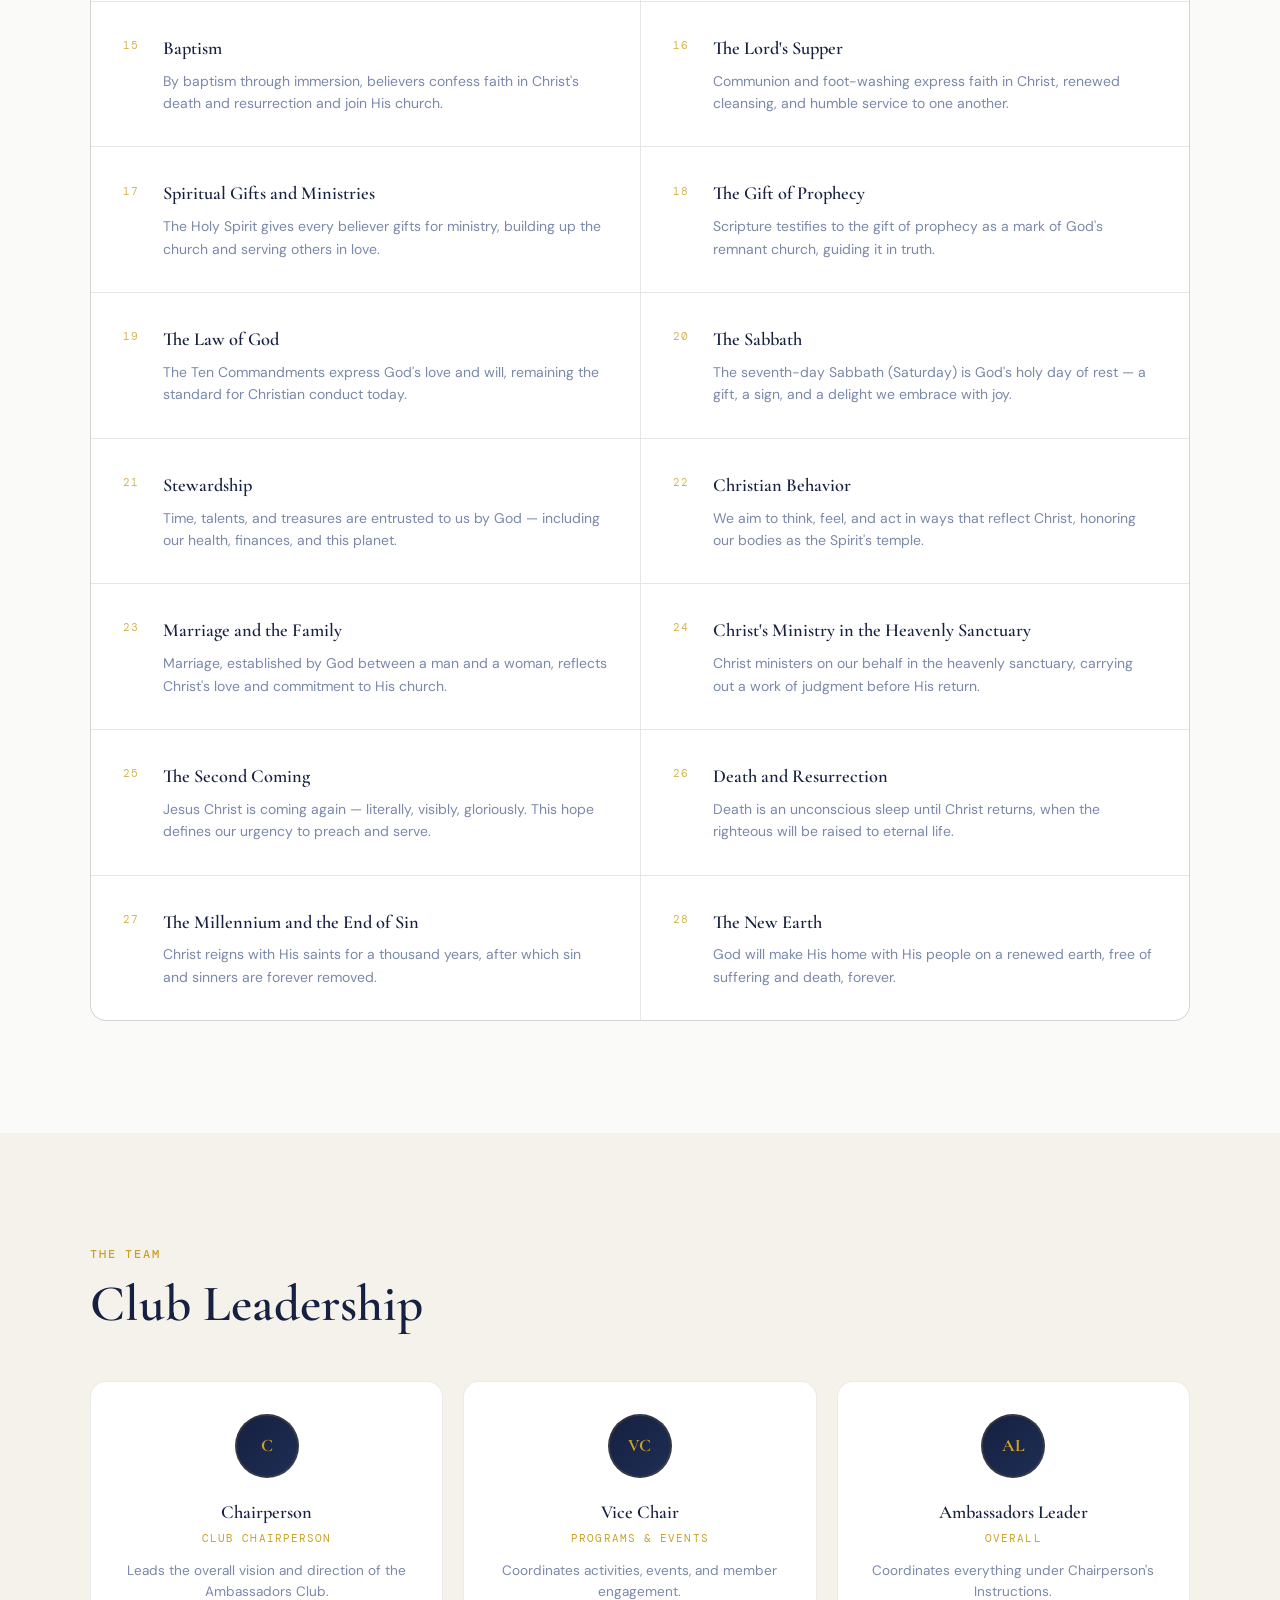
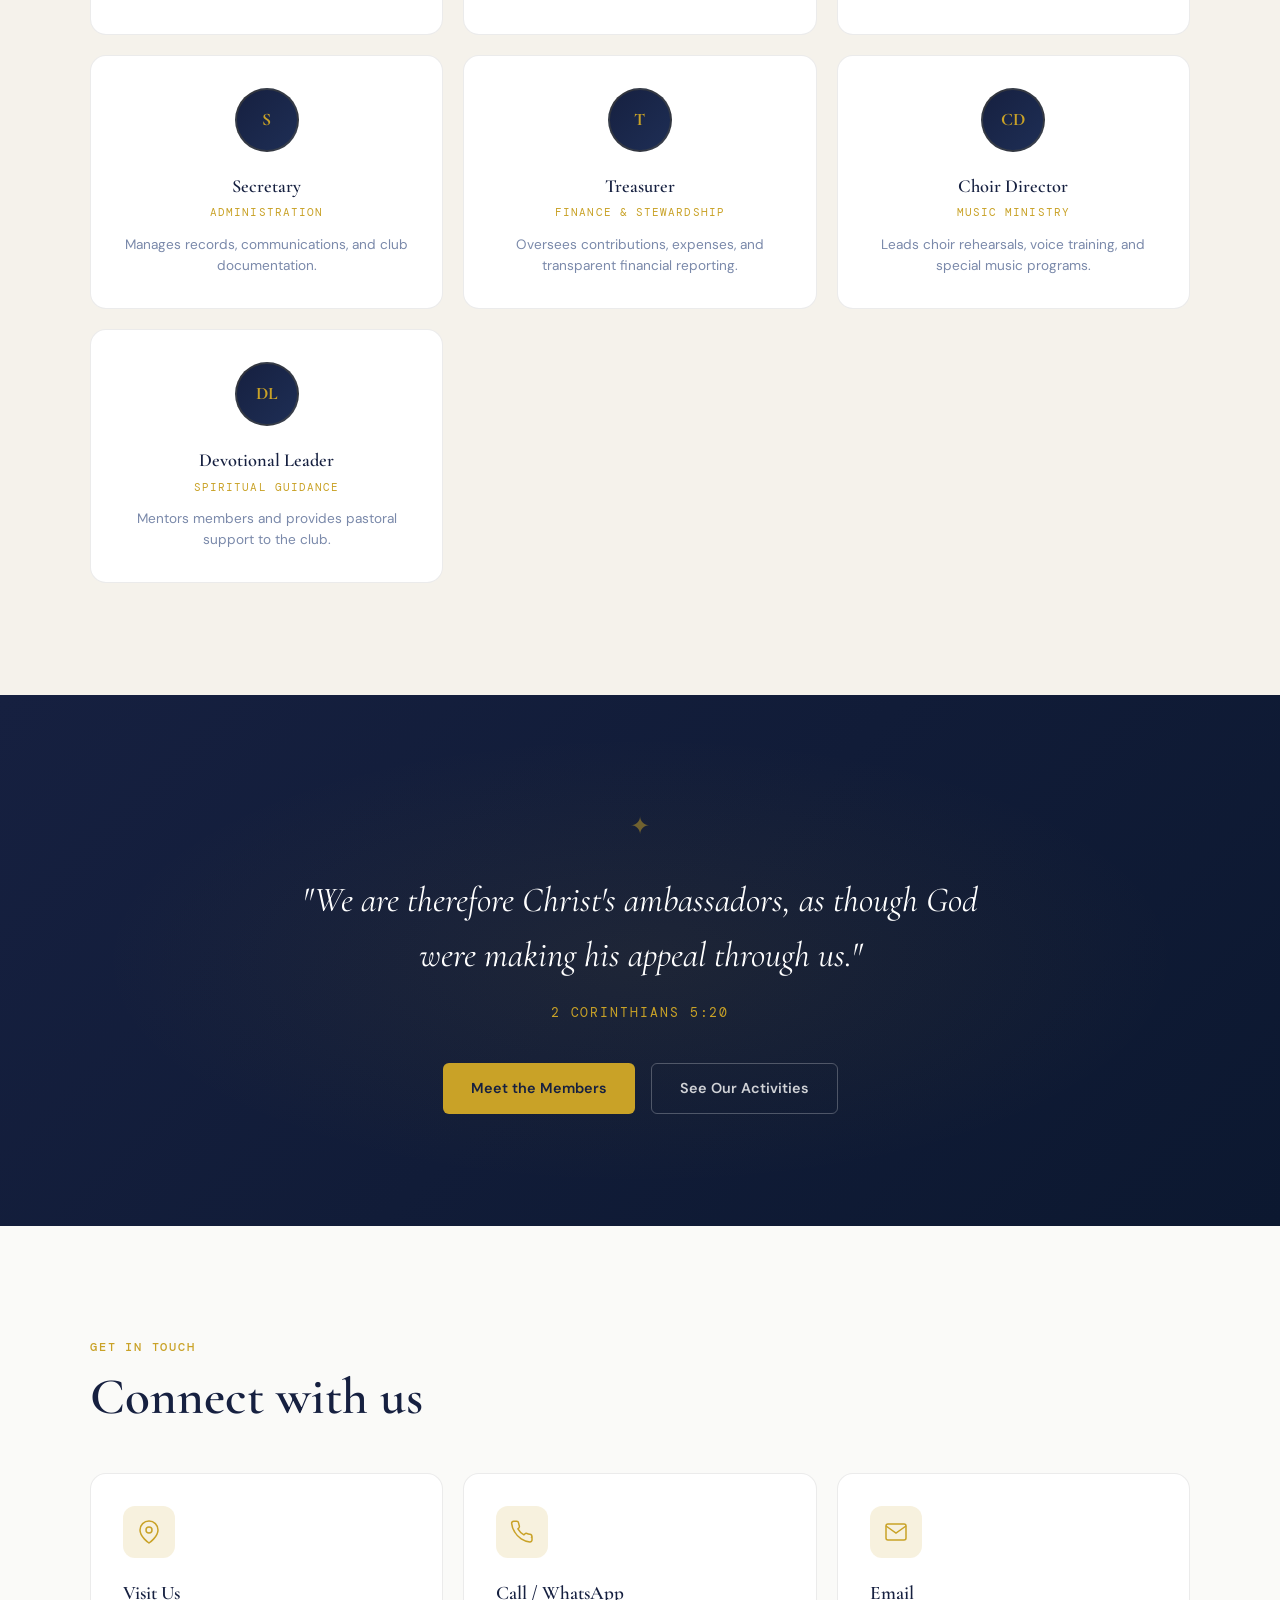
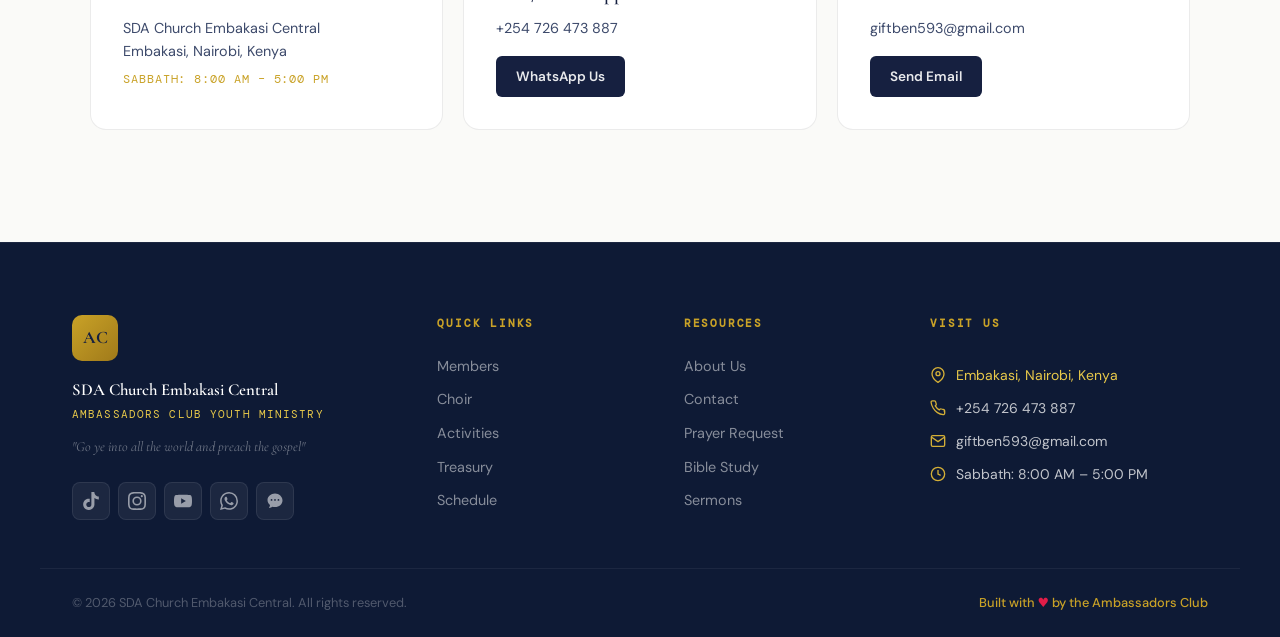
==== commit b735692a: "BIG ONE" ====
--- a/about.html
+++ b/about.html
@@ -42,6 +42,7 @@
       <li><a href="members.html">Members</a></li>
       <li><a href="choir.html">Choir</a></li>
       <li><a href="activities.html">Activities</a></li>
+      <li><a href="gallery.html">Gallery</a></li>
       <li><a href="secretary.html">Secretary</a></li>
       <li><a href="treasury.html">Treasury</a></li>
       <li><a href="schedule.html">Schedule</a></li>
